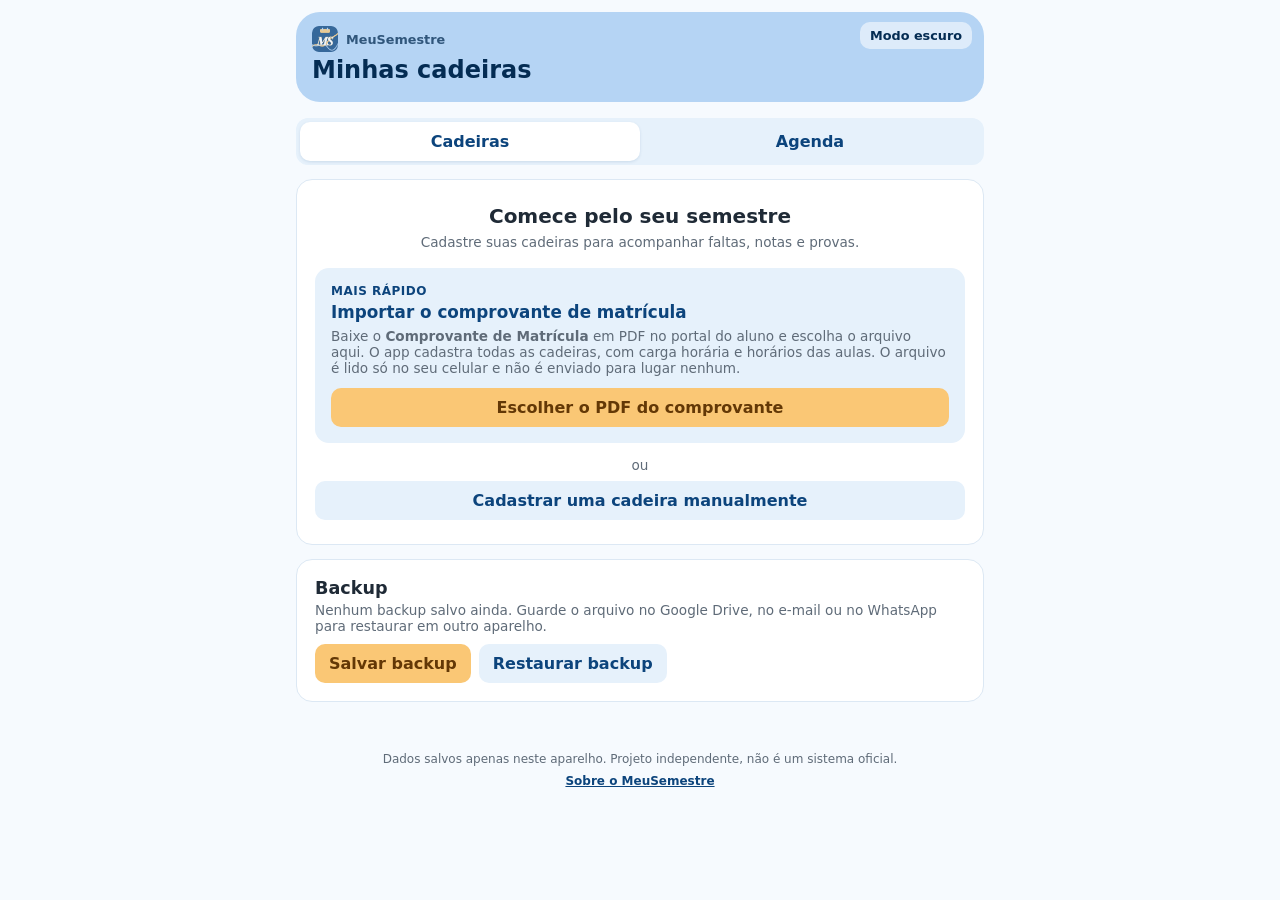
==== index.html @ 2c7376e4 "Add files via upload" ====
<!DOCTYPE html>
<html lang="pt-BR">
<head>
<meta charset="UTF-8">
<meta name="viewport" content="width=device-width, initial-scale=1">
<meta name="theme-color" content="#F6FAFE">
<link rel="manifest" href="manifest.json">
<link rel="icon" href="icon-192.png">
<link rel="apple-touch-icon" href="icon-192.png">
<meta name="apple-mobile-web-app-capable" content="yes">
<meta name="apple-mobile-web-app-title" content="MeuSemestre">
<script>try{ const t=localStorage.getItem("meusemestre-tema"); if(t==="escuro"||(t!=="claro"&&matchMedia("(prefers-color-scheme: dark)").matches)) document.documentElement.classList.add("escuro"); }catch(e){}</script>
<title>MeuSemestre</title>
<style>
  :root{
    --primaria:#0C447C; --primaria-clara:#E6F1FB; --destaque:#0C447C;
    --topo:#B5D4F4; --topo-texto:#042C53; --barra-cor:#85B7EB;
    --botao:#FAC775; --botao-texto:#633806;
    --texto:#1f2a36; --suave:#5f6b78; --fundo:#F6FAFE; --card:#ffffff; --borda:#dce8f4;
    --ok:#639922; --atencao:#BA7517; --exame:#D85A30; --erro:#E24B4A;
    --ok-f:#EAF3DE; --ok-t:#27500A; --at-f:#FAEEDA; --at-t:#633806; --ex-f:#FAECE7; --ex-t:#712B13; --er-f:#FCEBEB; --er-t:#791F1F; --ne-f:#EEF1F4; --ne-t:#4a5562;
    --raio:16px;
    --campo:#fff; --perigo-fundo:#FCEBEB; --semana-fundo:#FAEEDA; --semana-texto:#633806; --hoje-fundo:#F5C4B3; --hoje-texto:#712B13; --aviso-fundo:#FDF6E8;
  }
  html.escuro{
    --primaria:#B5D4F4; --primaria-clara:#17293b; --destaque:#B5D4F4;
    --topo:#16283a; --topo-texto:#E6F1FB; --barra-cor:#85B7EB;
    --botao:#FAC775; --botao-texto:#412402;
    --texto:#e6edf5; --suave:#93a3b5; --fundo:#0d1620; --card:#142130; --borda:#22344a;
    --ok:#97C459; --atencao:#EF9F27; --exame:#F0997B; --erro:#F09595;
    --ok-f:#23360f; --ok-t:#C0DD97; --at-f:#3b2a0c; --at-t:#FAC775; --ex-f:#3d2015; --ex-t:#F5C4B3; --er-f:#3d1818; --er-t:#F7C1C1; --ne-f:#1e2c3b; --ne-t:#b6c3d0;
    --campo:#0d1620; --perigo-fundo:#3d1818; --semana-fundo:#3b2a0c; --semana-texto:#FAC775; --hoje-fundo:#4a2516; --hoje-texto:#F5C4B3; --aviso-fundo:#2a2210;
  }
  *{box-sizing:border-box}
  body{margin:0;font-family:system-ui,-apple-system,"Segoe UI",Roboto,sans-serif;background:var(--fundo);color:var(--texto)}
  header{position:relative;background:var(--topo);color:var(--topo-texto);border-radius:24px;width:calc(100% - 32px);max-width:688px;margin:max(12px,env(safe-area-inset-top)) auto 0}
  .barra-topo{padding:14px 16px 0;font-size:.8rem;font-weight:600;opacity:.75}
  .barra-titulo{padding:4px 16px 18px}
  header h1{margin:0;font-size:1.5rem;font-weight:800}
  .tema{position:absolute;right:12px;top:10px;background:rgba(255,255,255,.55);color:var(--topo-texto);font-weight:600;padding:6px 10px;font-size:.8rem}
  html.escuro .tema{background:rgba(255,255,255,.1)}
  main{max-width:720px;margin:0 auto;padding:16px}
  .card{background:var(--card);border:1px solid var(--borda);border-radius:var(--raio);padding:18px;margin-bottom:14px}
  .nome-cad{color:var(--destaque);font-size:1.25rem;font-weight:700;margin:4px 0 8px}
  .rotulo{color:var(--suave);font-size:.8rem}
  .chip{display:inline-block;background:var(--chip);color:#fff;border-radius:6px;padding:4px 10px;font-size:.85rem;margin-top:6px}
  .media-linha{display:flex;justify-content:space-between;align-items:center;background:var(--primaria-clara);border-radius:12px;padding:10px 14px;margin:12px 0;font-size:1.1rem;font-weight:700;color:var(--primaria)}
  .nota-bloco{margin:12px 0;color:var(--suave);font-size:1.05rem}
  .nota-bloco .sub{display:flex;gap:8px;align-items:center;margin:8px 0 0 10px;color:var(--suave);font-size:.95rem}
  .nota-bloco .sub::before{content:"";width:8px;height:8px;border-radius:50%;background:var(--barra-cor);flex:none}
  .nota-bloco .nm{color:var(--primaria)}
  .nota-bloco input{width:80px;padding:6px;margin-left:auto}
  .card h2{margin:0 0 4px;font-size:1.1rem}
  .meta{color:var(--suave);font-size:.85rem}
  button{font:inherit;border:0;border-radius:10px;padding:10px 14px;cursor:pointer;background:var(--botao);color:var(--botao-texto);font-weight:600}
  button.sec{background:var(--primaria-clara);color:var(--primaria)}
  button.perigo{background:var(--perigo-fundo);color:var(--erro)}
  button.mini{padding:6px 10px;font-size:.85rem}
  .linha{display:flex;gap:8px;align-items:center;flex-wrap:wrap}
  .entre{justify-content:space-between}
  input,select{font:inherit;padding:10px;border:1px solid var(--borda);border-radius:10px;width:100%;background:var(--campo);color:var(--texto)}
  input[type=date]{color-scheme:light} html.escuro input[type=date]{color-scheme:dark}
  label{font-size:.85rem;color:var(--suave);display:block;margin:10px 0 4px}
  .barra{height:10px;background:var(--primaria-clara);border-radius:99px;overflow:hidden;margin:8px 0}
  .barra>div{height:100%;border-radius:99px;transition:width .3s}
  .status{display:inline-block;padding:4px 10px;border-radius:99px;font-size:.8rem;font-weight:700}
  .s-ok{background:var(--ok-f);color:var(--ok-t)} .s-atencao{background:var(--at-f);color:var(--at-t)} .s-exame{background:var(--ex-f);color:var(--ex-t)} .s-erro{background:var(--er-f);color:var(--er-t)} .s-neutro{background:var(--ne-f);color:var(--ne-t)}
  .destaque{background:var(--primaria-clara);border-radius:12px;padding:14px;margin-top:10px}
  .destaque .grande{font-size:1.8rem;font-weight:800;color:var(--primaria)}
  .aval{display:grid;grid-template-columns:1fr 70px 80px 32px;gap:6px;align-items:center;margin-bottom:6px}
  .aval input{padding:8px}
  .x{background:none;color:var(--erro);padding:4px;font-size:1.1rem}
  .vazio{text-align:center;color:var(--suave);padding:40px 10px}
  .volta{background:none;color:var(--topo-texto);padding:0;margin-bottom:6px;font-weight:400}
  .contador{font-size:2rem;font-weight:800}
  .aviso{font-size:.85rem;margin-top:6px}
  footer{text-align:center;color:var(--suave);font-size:.75rem;padding:20px}
  .abas{display:flex;background:var(--primaria-clara);border-radius:12px;padding:4px;margin-bottom:14px}
  .abas button{flex:1;background:none;color:var(--primaria)} .abas button.on{background:var(--card);color:var(--primaria);box-shadow:0 1px 3px rgba(12,68,124,.12)}
  .ag{display:flex;gap:12px;align-items:center;padding:12px 0;border-bottom:1px solid var(--borda)} .ag:last-child{border-bottom:0}
  .ag-data{width:54px;text-align:center;border-radius:10px;padding:6px 0;background:var(--primaria-clara);color:var(--primaria);flex:none}
  .ag-data b{display:block;font-size:1.3rem;line-height:1} .ag-data span{font-size:.7rem;text-transform:uppercase}
  .ag-hoje{background:var(--hoje-fundo);color:var(--hoje-texto)} .ag-semana{background:var(--semana-fundo);color:var(--semana-texto)} .ag-passou{opacity:.55}
  .tag{font-size:.75rem;font-weight:700;color:var(--primaria);text-transform:uppercase;letter-spacing:.5px}
  .card-cad{-webkit-user-select:none;user-select:none;-webkit-touch-callout:none;transition:box-shadow .15s}
  .card-cad.arrastando{position:relative;z-index:5;box-shadow:0 12px 30px rgba(12,68,124,.25);transition:none;cursor:grabbing}
  .resumo{display:flex;gap:16px;margin-top:10px;font-size:.85rem}
  .resumo b{display:block;font-size:1.1rem;color:var(--texto)}
</style>
</head>
<body>
<header>
  <div class="barra-topo" style="display:flex;align-items:center;gap:8px"><img src="icon-192.png" alt="" width="26" height="26" style="border-radius:7px">MeuSemestre</div><button class="tema" id="btn-tema" onclick="trocarTema()"></button>
  <div class="barra-titulo"><div id="topo"></div><h1 id="titulo">Faltas e Notas</h1></div>
</header>
<main id="app"></main>
<footer>Dados salvos apenas neste aparelho. Projeto independente, não é um sistema oficial.<br><a href="#" onclick="ir('sobre');return false" style="color:var(--primaria);font-weight:600;display:inline-block;margin-top:8px">Sobre o MeuSemestre</a></footer>

<script>
const CHAVE = "ufcspa-faltas-notas-v1";
let dados = carregar(); dados.eventos = dados.eventos || []; dados.criadoEm = dados.criadoEm || new Date().toISOString();
try{ navigator.storage && navigator.storage.persist && navigator.storage.persist(); }catch(e){}
let tela = {nome:"lista"};

function carregar(){ try{ return JSON.parse(localStorage.getItem(CHAVE)) || {cadeiras:[]}; }catch(e){ return {cadeiras:[]}; } }
function salvar(){ try{ localStorage.setItem(CHAVE, JSON.stringify(dados)); }catch(e){} }
const id = () => Math.random().toString(36).slice(2,10);
const fmt = n => (Math.round(n*100)/100).toLocaleString("pt-BR",{maximumFractionDigits:2});
const fmt2 = n => n.toLocaleString("pt-BR",{minimumFractionDigits:2,maximumFractionDigits:2});
const virg = v => v===null||v===undefined||v==="" ? "" : String(v).replace(".",",");
const num = v => { if(v===""||v===null||v===undefined) return null; const n=parseFloat(String(v).replace(",",".")); return isNaN(n)?null:n; };
const esc = s => String(s).replace(/[&<>"']/g,c=>({"&":"&amp;","<":"&lt;",">":"&gt;",'"':"&quot;","'":"&#39;"}[c]));

/* ---------- Datas ---------- */
function hojeISO(){ const d=new Date(); return new Date(d.getFullYear(),d.getMonth(),d.getDate()); }
function dataDe(iso){ const [a,m,d]=iso.split("-").map(Number); return new Date(a,m-1,d); }
function diasAte(iso){ return Math.round((dataDe(iso)-hojeISO())/86400000); }
function dataCurta(iso){ const [a,m,d]=iso.split("-"); return `${d}/${m}`; }
function quando(n){ return n===0?"hoje":n===1?"amanhã":n>1?`em ${n} dias`:n===-1?"ontem":`há ${-n} dias`; }
const MESES=["jan","fev","mar","abr","mai","jun","jul","ago","set","out","nov","dez"];
const TIPOS=["Prova","Trabalho","Seminário","Aula prática","Aula EAD","Sem aula","Data limite","Outro"];
function itensAgenda(){
  const it=[];
  dados.cadeiras.forEach(c=>c.avaliacoes.forEach(a=>{ if(a.data) it.push({data:a.data,cadeira:c.nome,cid:c.id,tipo:"Avaliação",titulo:a.nome,lancada:notaDe(a)!==null}); }));
  dados.eventos.forEach(e=>{ const c=achar(e.cadeiraId); it.push({data:e.data,cadeira:c?c.nome:"Geral",cid:c?c.id:null,tipo:e.tipo,titulo:e.obs||e.tipo,evento:e.id}); });
  return it.sort((a,b)=>a.data.localeCompare(b.data));
}
function itemAgendaHTML(x){
  const n=diasAte(x.data), d=dataDe(x.data);
  const cls=n<0?"ag-passou":n<=1?"ag-hoje":n<=6?"ag-semana":"";
  return `<div class="ag ${n<0?"ag-passou":""}">
    <div class="ag-data ${cls}"><b>${d.getDate()}</b><span>${MESES[d.getMonth()]}</span></div>
    <div style="flex:1;cursor:${x.cid?"pointer":"default"}" ${x.cid?`onclick="ir('detalhe','${x.cid}')"`:""}>
      <div class="tag">${esc(x.tipo)} &middot; ${quando(n)}</div>
      <div style="font-weight:700">${esc(x.titulo)}</div>
      <div class="meta">${esc(x.cadeira)}${x.lancada?" &middot; nota lançada":""}</div></div>
    ${x.evento?`<button class="x" onclick="excluirEvento('${x.evento}')">&times;</button>`:""}</div>`;
}
function abas(at){ return `<div class="abas"><button class="${at==="lista"?"on":""}" onclick="ir('lista')">Cadeiras</button><button class="${at==="agenda"?"on":""}" onclick="ir('agenda')">Agenda</button></div>`; }

/* ---------- Regras ---------- */
// Período = 50 min. Faltas máximas = 25% dos períodos (arredondado para baixo).
function periodos(ch){ return Math.round(ch*60/50); }
function faltasMax(ch){ return Math.floor(periodos(ch)*0.25); }
// Exame: final = 0,6*média + 0,4*exame >= 6  ->  exame necessário = 15 - 1,5*média
function notaExame(media){ return 15 - 1.5*media; }

function temSubs(a){ return a.subs && a.subs.length>0; }
function notaDe(a){ // nota da avaliação (0-10) ou null se incompleta
  if(!temSubs(a)) return num(a.nota);
  if(a.subs.some(sb=>num(sb.nota)===null)) return null;
  return a.subs.reduce((t,sb)=>t+num(sb.nota)*(num(sb.peso)||0)/100,0);
}
function calcularNotas(c){
  const avs = c.avaliacoes;
  const pesoTotal = avs.reduce((s,a)=>s+(num(a.peso)||0),0);
  let pontos=0, pesoFeito=0;
  avs.forEach(a=>{
    const p=num(a.peso)||0;
    if(temSubs(a)){
      a.subs.forEach(sb=>{ const n=num(sb.nota), sp=(num(sb.peso)||0)/100; if(n!==null){ pontos+=n*p/100*sp; pesoFeito+=p*sp; } });
    } else { const n=num(a.nota); if(n!==null){ pontos+=n*p/100; pesoFeito+=p; } }
  });
  const pesoRestante = Math.max(0,100-pesoFeito);
  return {pesoTotal, pontos, pesoFeito, pesoRestante, maxPossivel: pontos + pesoRestante*10/100};
}

function situacao(c){
  const max = faltasMax(c.ch);
  if(c.faltas > max) return {cls:"s-erro", txt:"Reprovado por falta", det:`Você passou do limite de ${max} faltas (75% de presença).`};
  const n = calcularNotas(c);
  if(c.avaliacoes.length===0) return {cls:"s-neutro", txt:"Sem avaliações", det:"Cadastre as avaliações e os pesos."};
  const subRuim=c.avaliacoes.find(a=>temSubs(a)&&Math.abs(a.subs.reduce((t,sb)=>t+(num(sb.peso)||0),0)-100)>0.01);
  if(subRuim) return {cls:"s-neutro", txt:"Pesos incompletos", det:`As partes de "${esc(subRuim.nome)}" devem somar 100%.`};
  if(Math.abs(n.pesoTotal-100)>0.01) return {cls:"s-neutro", txt:"Pesos incompletos", det:`Os pesos somam ${fmt(n.pesoTotal)}%. Ajuste para 100%.`};

  if(n.pesoRestante<=0.0001){
    const m=n.pontos;
    if(m>=7) return {cls:"s-ok", txt:"Aprovado", det:`Média final ${fmt(m)}.`, media:m};
    if(m<4) return {cls:"s-erro", txt:"Reprovado", det:`Média ${fmt(m)}, abaixo de 4. Não tem direito a exame.`, media:m};
    const e=num(c.exame);
    if(e!==null){
      const f=0.6*m+0.4*e;
      return f>=6 ? {cls:"s-ok", txt:"Aprovado no exame", det:`Nota final ${fmt(f)} (mínimo 6).`, media:m}
                  : {cls:"s-erro", txt:"Reprovado no exame", det:`Nota final ${fmt(f)} (mínimo 6).`, media:m};
    }
    return {cls:"s-exame", txt:"Exame", det:`Média ${fmt(m)}. Você precisa de ${fmt(notaExame(m))} no exame.`, media:m, exame:notaExame(m)};
  }

  const rest=n.pesoRestante/100;
  const precisa7=(7-n.pontos)/rest;
  const precisa4=(4-n.pontos)/rest;
  if(precisa7<=0) return {cls:"s-ok", txt:"Aprovação garantida", det:"Você já atingiu média 7, mesmo tirando zero no resto."};
  if(precisa7<=10) return {cls:"s-atencao", txt:"Em andamento", det:`Precisa de média ${fmt(precisa7)} nas próximas avaliações para passar direto.`, precisa:precisa7};
  if(precisa4<=10) return {cls:"s-exame", txt:"Rumo ao exame", det:`Passar direto não é mais possível (máximo ${fmt(n.maxPossivel)}). Precisa de média ${fmt(Math.max(0,precisa4))} nas próximas para ter direito a exame.`, precisa4:Math.max(0,precisa4)};
  return {cls:"s-erro", txt:"Reprovação provável", det:`Mesmo com 10 em tudo, a média máxima é ${fmt(n.maxPossivel)}, abaixo de 4.`};
}

/* ---------- Telas ---------- */
function render(){
  const app=document.getElementById("app"), topo=document.getElementById("topo"), titulo=document.getElementById("titulo");
  topo.innerHTML="";
  if(tela.nome==="lista"){ titulo.textContent="Minhas cadeiras"; app.innerHTML=telaLista(); }
  else if(tela.nome==="form"){ titulo.textContent=tela.id?"Editar cadeira":"Nova cadeira"; topo.innerHTML=`<button class="volta" onclick="ir('lista')">&larr; Voltar</button>`; app.innerHTML=telaForm(); desenharAvsForm(); }
  else if(tela.nome==="sobre"){ titulo.textContent="Sobre"; topo.innerHTML=`<button class="volta" onclick="ir('lista')">&larr; Voltar</button>`; app.innerHTML=telaSobre(); }
  else if(tela.nome==="agenda"){ titulo.textContent="Agenda"; app.innerHTML=telaAgenda(); }
  else if(tela.nome==="evento"){ titulo.textContent="Novo evento"; topo.innerHTML=`<button class="volta" onclick="ir('agenda')">&larr; Voltar</button>`; app.innerHTML=telaEvento(); }
  else if(tela.nome==="importar"){ titulo.textContent="Revisar importação"; topo.innerHTML=`<button class="volta" onclick="ir('lista')">&larr; Cancelar</button>`; app.innerHTML=telaImportar(); }
  else if(tela.nome==="detalhe"){ const c=achar(tela.id); if(!c){ir("lista");return;} titulo.textContent=c.nome; topo.innerHTML=`<button class="volta" onclick="ir('lista')">&larr; Voltar</button>`; app.innerHTML=telaDetalhe(c); }
}
function ir(nome,id){ tela={nome,id}; render(); window.scrollTo(0,0); }
function achar(i){ return dados.cadeiras.find(c=>c.id===i); }

function telaLista(){
  const prox=itensAgenda().filter(x=>diasAte(x.data)>=0 && x.tipo==="Avaliação" && !x.lancada).slice(0,3);
  let h=abas("lista")+avisoBackup()+termometro()+(prox.length?`<div class="card"><div class="linha entre"><h2>Próximas avaliações</h2><button class="sec mini" onclick="ir('agenda')">Ver agenda</button></div>${prox.map(itemAgendaHTML).join("")}</div>`:"")+`<div class="linha entre" style="margin-bottom:14px"><span class="meta">${dados.cadeiras.length} cadeira(s)</span><div class="linha"><button class="sec" onclick="document.getElementById('pdf-in').click()">Importar comprovante (PDF)</button><button onclick="ir('form')">+ Nova cadeira</button></div></div>
  <input type="file" id="pdf-in" accept="application/pdf" style="display:none" onchange="importarPDF(this.files[0]);this.value=''">
  <div id="imp-msg"></div>`;
  if(!dados.cadeiras.length) return abas("lista")+`
    <div class="card" style="text-align:center;padding:24px 18px">
      <h2 style="font-size:1.25rem">Comece pelo seu semestre</h2>
      <div class="meta" style="margin:6px 0 18px">Cadastre suas cadeiras para acompanhar faltas, notas e provas.</div>
      <div style="background:var(--primaria-clara);border-radius:14px;padding:16px;text-align:left">
        <div class="tag" style="margin-bottom:4px">Mais rápido</div>
        <div style="font-weight:700;font-size:1.05rem;color:var(--primaria)">Importar o comprovante de matrícula</div>
        <div class="meta" style="margin:6px 0 12px">Baixe o <b>Comprovante de Matrícula</b> em PDF no portal do aluno e escolha o arquivo aqui. O app cadastra todas as cadeiras, com carga horária e horários das aulas. O arquivo é lido só no seu celular e não é enviado para lugar nenhum.</div>
        <button style="width:100%" onclick="document.getElementById('pdf-in').click()">Escolher o PDF do comprovante</button>
      </div>
      <div class="meta" style="margin:14px 0 8px">ou</div>
      <button class="sec" style="width:100%" onclick="ir('form')">Cadastrar uma cadeira manualmente</button>
    </div>
    <input type="file" id="pdf-in" accept="application/pdf,.pdf" style="display:none" onchange="importarPDF(this.files[0]);this.value=''">
    <div id="imp-msg"></div>`+cardBackup();
  const manual=dados.ordem==="manual";
  h+=`<div class="meta" style="font-size:.8rem;margin:4px 0 10px">Segure um card e arraste para mudar a ordem.</div><div id="lista-cad">`;
  (manual?dados.cadeiras:porUrgencia(dados.cadeiras)).forEach(c=>{
    const max=faltasMax(c.ch), s=situacao(c), n=calcularNotas(c);
    const pct=Math.min(100,c.faltas/max*100||0);
    h+=`<div class="card card-cad" data-id="${c.id}" onclick="if(!_arrastou) ir('detalhe','${c.id}')" style="cursor:pointer">
      <div class="rotulo">${c.ch}h &middot; ${periodos(c.ch)} períodos</div>
      <div class="nome-cad">${esc(c.nome)}</div>
      <div class="meta">Faltas lançadas: ${c.faltas} de ${max}</div>
      <div class="barra"><div style="width:${pct}%;background:${corFalta(c.faltas,max)}"></div></div>
      <span class="status ${s.cls}">${s.txt}</span>
      <div class="media-linha"><span>Média</span><span>${fmt2(n.pontos)}</span></div>
      <div class="meta">${s.det}</div></div>`;
  });
  return h+`</div>`+cardBackup();
}
function corFalta(f,max){ const r=max-f; if(f>max) return "var(--erro)"; if(r<=2) return "var(--exame)"; if(f/max>=.5) return "var(--atencao)"; return "var(--ok)"; }

function telaForm(){
  const c = tela.id ? achar(tela.id) : {nome:"",ch:60,periodosDia:2,avaliacoes:[{nome:"Prova 1",peso:40},{nome:"Prova 2",peso:40},{nome:"Trabalho",peso:20}]};
  const chs=[30,45,60,75,90,120];
  window._avsForm = JSON.parse(JSON.stringify(c.avaliacoes));
  return `<div class="card">
    <label>Nome da cadeira</label><input id="f-nome" value="${esc(c.nome)}" placeholder="Ex.: Epidemiologia">
    <label>Carga horária</label>
    <select id="f-ch">${chs.map(x=>`<option value="${x}" ${x==c.ch?"selected":""}>${x}h (${periodos(x)} períodos, até ${faltasMax(x)} faltas)</option>`).join("")}</select>
    <label>Períodos por dia de aula (50 min cada)</label><input id="f-pd" type="number" min="1" max="10" value="${c.periodosDia}">
  </div>
  <div class="card"><h2>Avaliações</h2><div class="meta">Nome, peso (%) &mdash; os pesos devem somar 100.</div>
    <div id="f-avs" style="margin-top:10px"></div>
    <div class="linha entre"><button class="sec mini" onclick="addAvForm()">+ Avaliação</button><span id="f-soma" class="meta"></span></div>
  </div>
  <div class="linha"><button onclick="salvarForm()">Salvar</button>${tela.id?`<button class="perigo" onclick="excluir('${c.id}')">Excluir cadeira</button>`:""}</div>`;
}
function desenharAvsForm(){
  const el=document.getElementById("f-avs"); if(!el) return;
  el.innerHTML=_avsForm.map((a,i)=>`<div class="aval" style="grid-template-columns:1fr 80px 32px">
    <input value="${esc(a.nome)}" oninput="_avsForm[${i}].nome=this.value">
    <input inputmode="decimal" value="${a.peso}" oninput="_avsForm[${i}].peso=this.value;somaForm()" placeholder="%">
    <button class="x" onclick="_avsForm.splice(${i},1);desenharAvsForm()">&times;</button></div>
    <div class="linha" style="margin:-2px 0 8px"><span class="meta">Data</span><input type="date" value="${a.data||""}" oninput="_avsForm[${i}].data=this.value" style="padding:6px;width:auto;flex:1"></div>
    ${(a.subs||[]).map((sb,j)=>`<div class="aval" style="grid-template-columns:16px 1fr 80px 32px">
      <span class="meta">&#8627;</span>
      <input value="${esc(sb.nome)}" oninput="_avsForm[${i}].subs[${j}].nome=this.value">
      <input inputmode="decimal" value="${sb.peso}" oninput="_avsForm[${i}].subs[${j}].peso=this.value;somaForm()" placeholder="%">
      <button class="x" onclick="_avsForm[${i}].subs.splice(${j},1);desenharAvsForm()">&times;</button></div>`).join("")}
    <div style="margin:0 0 12px 22px"><button class="sec mini" onclick="addSub(${i})">${(a.subs||[]).length?"+ Parte":"Dividir em partes"}</button>
    ${(a.subs||[]).length?`<span class="meta" id="f-sub-${i}"></span>`:""}</div>`).join("");
  somaForm();
}
function addSub(i){ const a=_avsForm[i]; a.subs=a.subs||[];
  if(!a.subs.length){ a.subs.push({nome:"Prova",peso:50,nota:a.nota??null},{nome:"Trabalho",peso:50,nota:null}); }
  else a.subs.push({nome:`Parte ${a.subs.length+1}`,peso:"",nota:null});
  desenharAvsForm(); }
function somaForm(){
  _avsForm.forEach((a,i)=>{ const el=document.getElementById("f-sub-"+i); if(!el) return; const t=a.subs.reduce((x,sb)=>x+(num(sb.peso)||0),0);
    el.textContent=` Partes: ${fmt(t)}%`; el.style.color=Math.abs(t-100)<.01?"var(--ok)":"var(--erro)"; });
  const s=_avsForm.reduce((t,a)=>t+(num(a.peso)||0),0); const el=document.getElementById("f-soma"); el.textContent=`Total: ${fmt(s)}%`; el.style.color=Math.abs(s-100)<.01?"var(--ok)":"var(--erro)"; }
function addAvForm(){ _avsForm.push({nome:`Avaliação ${_avsForm.length+1}`,peso:""}); desenharAvsForm(); }
function salvarForm(){
  const nome=document.getElementById("f-nome").value.trim();
  if(!nome){ alertaCampo("f-nome"); return; }
  const ch=+document.getElementById("f-ch").value, pd=Math.max(1,parseInt(document.getElementById("f-pd").value)||1);
  if(tela.id){
    const c=achar(tela.id); c.nome=nome; c.ch=ch; c.periodosDia=pd;
    c.avaliacoes=_avsForm.map(mapAv);
  } else {
    dados.cadeiras.push({id:id(),nome,ch,periodosDia:pd,faltas:0,exame:null,avaliacoes:_avsForm.map(mapAv)});
  }
  salvar(); ir("detalhe", tela.id || dados.cadeiras[dados.cadeiras.length-1].id);
}
function mapAv(a){ const o={id:a.id||id(),nome:a.nome,peso:num(a.peso)||0,nota:a.nota??null,data:a.data||""};
  if(a.subs&&a.subs.length){ o.subs=a.subs.map(sb=>({nome:sb.nome,peso:num(sb.peso)||0,nota:sb.nota??null})); o.nota=null; }
  return o; }
function alertaCampo(i){ const e=document.getElementById(i); e.style.borderColor="var(--erro)"; e.focus(); }
function excluir(i){ if(!confirmar("excluir")) return; dados.cadeiras=dados.cadeiras.filter(c=>c.id!==i); salvar(); ir("lista"); }
let _conf=null;
function confirmar(k){ if(_conf===k){ _conf=null; return true; } _conf=k; const b=event.target; b.textContent="Toque de novo para confirmar"; setTimeout(()=>{_conf=null;},3000); return false; }

function telaDetalhe(c){
  const max=faltasMax(c.ch), rest=max-c.faltas, s=situacao(c), n=calcularNotas(c);
  const pct=Math.min(100,c.faltas/max*100);
  let avisoF = c.faltas>max ? `<div class="aviso" style="color:var(--erro)">Limite ultrapassado. Sem os 75% de presença você reprova e não pode fazer exame.</div>`
    : rest<=2 ? `<div class="aviso" style="color:var(--exame)">Atenção: restam só ${rest} falta(s).</div>` : `<div class="aviso meta">Restam ${rest} falta(s). ${c.aulas&&c.aulas.length ? c.aulas.map(a=>`${a.dia}: ${a.periodos}`).join(" &middot; ")+" período(s) por aula." : `Um dia inteiro de aula = ${c.periodosDia} falta(s).`}</div>`;

  let h=`<div class="card">
    <div class="linha entre"><h2>Faltas</h2><span class="meta">${c.ch}h &middot; ${periodos(c.ch)} períodos</span></div>
    <div class="linha entre" style="margin-top:6px"><div><span class="contador">${c.faltas}</span><span class="meta"> / ${max} permitidas</span></div></div>
    <div class="barra"><div style="width:${pct}%;background:${corFalta(c.faltas,max)}"></div></div>
    ${avisoF}
    <div class="linha" style="margin-top:12px">
      ${c.aulas&&c.aulas.length ? c.aulas.map(a=>`<button onclick="falta('${c.id}',${a.periodos})">Faltei ${a.dia.toLowerCase()} (+${a.periodos})</button>`).join("")
        : `<button onclick="falta('${c.id}',${c.periodosDia})">Faltei no dia (+${c.periodosDia})</button>`}
      <button class="sec" onclick="falta('${c.id}',1)">+1 período</button>
      <button class="sec" onclick="falta('${c.id}',-1)">&minus;1</button>
    </div></div>`;

  h+=`<div class="card"><div class="linha entre"><h2>Notas</h2><span class="status ${s.cls}">${s.txt}</span></div>
    <div class="meta" style="margin-bottom:10px">Digite a nota (0 a 10) quando receber.</div>`;
  h+=`<div class="media-linha"><span>Média</span><span>${fmt2(n.pontos)}</span></div>`;
  c.avaliacoes.forEach((a,i)=>{
    const v=notaDe(a);
    if(a.data){ const nd=diasAte(a.data);
      h+=`<div class="meta" style="margin-top:10px;color:${v===null&&nd>=0&&nd<=1?"var(--exame)":v===null&&nd>=0&&nd<=6?"var(--atencao)":"var(--suave)"}">${esc(a.nome)} &middot; ${dataCurta(a.data)} &middot; ${v!==null?"nota lançada":nd>=0?(nd<=1?quando(nd):"faltam "+nd+" dias"):"já passou"}${v===null&&s.precisa!==undefined?` &middot; você precisa de ${fmt(s.precisa)}`:v===null&&s.precisa4!==undefined?` &middot; precisa de ${fmt(s.precisa4)} para ter exame`:""}</div>`; }
    if(temSubs(a)){
      h+=`<div class="nota-bloco">Nota ${i+1}: ${v!==null?fmt2(v)+" ":""}(${fmt(a.peso)}%) <span class="nm" style="font-size:.9rem">&middot; ${esc(a.nome)}</span>`+
        a.subs.map((sb,j)=>{ const sv=num(sb.nota); return `<div class="sub"><span><span class="nm">${esc(sb.nome)}</span> &middot; ${sv!==null?"Lançado":"Não lançado"} &middot; Peso ${fmt(sb.peso)}%</span>
        <input inputmode="decimal" placeholder="nota" value="${virg(sb.nota)}" onchange="notaSub('${c.id}',${i},${j},this.value)"></div>`; }).join("")+`</div>`;
      return;
    }
    h+=`<div class="nota-bloco">Nota ${i+1}: ${v!==null?fmt2(v)+" ":""}(${fmt(a.peso)}%)
      <div class="sub"><span><span class="nm">${esc(a.nome)}</span> &middot; ${v!==null?"Lançado":"Não lançado"}</span>
      <input inputmode="decimal" placeholder="nota" value="${virg(a.nota)}" onchange="nota('${c.id}',${i},this.value)"></div></div>`;
  });
  h+=`<div class="resumo"><div>Já avaliado<b>${fmt(n.pesoFeito)}%</b></div><div>Máximo possível<b>${fmt(n.maxPossivel)}</b></div></div>`;
  h+=blocoSituacao(c,s,n)+`</div>`;

  if(n.pesoRestante>0 && Math.abs(n.pesoTotal-100)<.01 && c.faltas<=max){
    h+=`<div class="card"><h2>Simulador</h2><div class="meta">E se eu tirar esta nota em todas as avaliações que faltam?</div>
      <input id="sim" inputmode="decimal" placeholder="Ex.: 7" style="margin-top:10px" oninput="simular('${c.id}')">
      <div id="sim-res"></div></div>`;
  }

  h+=`<div class="card meta" style="font-size:.8rem"><b style="color:var(--texto)">Regras usadas</b><br>
    Média 7 ou mais: aprovado direto. Média de 4 a 6,9: exame. Abaixo de 4: reprovado.<br>
    Exame: nota final = 0,6 &times; média + 0,4 &times; exame, precisa ser 6 ou mais.<br>
    Presença mínima de 75% (período de 50 min).</div>
    <button class="sec" onclick="ir('form','${c.id}')">Editar cadeira</button>`;
  return h;
}

function blocoSituacao(c,s,n){
  let grande="", rot="";
  if(s.precisa!==undefined){ rot="Média mínima nas próximas avaliações"; grande=fmt(s.precisa); }
  else if(s.exame!==undefined){ rot="Nota necessária no exame"; grande=fmt(s.exame); }
  else if(s.precisa4!==undefined){ rot="Média mínima nas próximas para ter exame"; grande=fmt(s.precisa4); }
  let h=`<div class="destaque">${rot?`<div class="meta">${rot}</div><div class="grande">${grande}</div>`:""}<div>${s.det}</div>`;
  if(s.exame!==undefined || (n.pesoRestante<=0 && num(c.exame)!==null)){
    h+=`<label>Nota do exame (quando sair)</label><input inputmode="decimal" value="${virg(c.exame)}" onchange="exame('${c.id}',this.value)">`;
  }
  return h+`</div>`;
}

function simular(cid){
  const c=achar(cid), n=calcularNotas(c), v=num(document.getElementById("sim").value), el=document.getElementById("sim-res");
  if(v===null||v<0||v>10){ el.innerHTML=""; return; }
  const m=n.pontos+v*n.pesoRestante/100;
  let t;
  if(m>=7) t=`<span class="status s-ok">Aprovado direto</span><div style="margin-top:6px">Média final ${fmt(m)}.</div>`;
  else if(m>=4) t=`<span class="status s-exame">Exame</span><div style="margin-top:6px">Média final ${fmt(m)}. Você precisaria de <b>${fmt(notaExame(m))}</b> no exame.</div>`;
  else t=`<span class="status s-erro">Reprovado</span><div style="margin-top:6px">Média final ${fmt(m)}, abaixo de 4.</div>`;
  el.innerHTML=`<div class="destaque">${t}</div>`;
}

function falta(cid,d){ const c=achar(cid); c.faltas=Math.max(0,c.faltas+d); salvar(); render(); }
function limitar(v){ let n=num(v); return n===null?null:Math.min(10,Math.max(0,n)); }
function aprovada(c){ return situacao(c).cls==="s-ok"; }
function lancar(cid,muda){ const c=achar(cid), antes=aprovada(c); muda(c); salvar(); render(); if(!antes && aprovada(c)) celebrar(c); }
function nota(cid,i,v){ lancar(cid,c=>c.avaliacoes[i].nota=limitar(v)); }
function notaSub(cid,i,j,v){ lancar(cid,c=>c.avaliacoes[i].subs[j].nota=limitar(v)); }
function exame(cid,v){ lancar(cid,c=>c.exame=limitar(v)); }

const URGENCIA={"s-erro":0,"s-exame":1,"s-atencao":2,"s-neutro":3,"s-ok":4};
function porUrgencia(lista){ return lista.map((c,i)=>({c,i,u:URGENCIA[situacao(c).cls]})).sort((a,b)=>a.u-b.u||a.i-b.i).map(x=>x.c); }

/* ---------- Sobre ---------- */
const VERSAO="1.0";
function telaSobre(){
  const lk=(u,t)=>`<a href="${u}" target="_blank" rel="noopener" style="color:var(--primaria);font-weight:600">${t}</a>`;
  return `<div class="card" style="text-align:center;padding:26px 18px">
    <img src="icon-512.png" alt="" width="96" height="96" style="border-radius:22px">
    <h2 style="font-size:1.4rem;margin:12px 0 2px">MeuSemestre</h2>
    <div class="meta">Versão ${VERSAO}</div>
    <div style="margin-top:12px">Controle de faltas, notas e agenda do semestre, feito para alunos da UFCSPA.</div>
  </div>
  <div class="card"><h2>Quem fez</h2>
    <div style="margin-top:6px"><b>Leandro Fidelis</b>, estudante de Informática Biomédica na UFCSPA.</div>
    <div style="margin-top:10px;display:flex;flex-direction:column;gap:6px">
      ${lk("https://github.com/Fidelis-Leandro/MeuSemestre","Código no GitHub")}
      ${lk("https://github.com/Fidelis-Leandro","Outros projetos")}
    </div></div>
  <div class="card"><h2>Seus dados</h2>
    <div class="meta" style="margin-top:6px">Tudo o que você cadastra fica salvo só neste aparelho. Não há login, servidor nem coleta de dados. O comprovante de matrícula é lido no próprio celular e não é enviado para lugar nenhum. Use o backup para levar seus dados para outro aparelho.</div></div>
  <div class="card"><h2>Aviso</h2>
    <div class="meta" style="margin-top:6px">Este é um projeto independente e não é um sistema oficial da UFCSPA. Os cálculos seguem as regras de média 7, exame com média final 6 e presença mínima de 75%. Em caso de dúvida, confira sempre no portal oficial.</div></div>`;
}

/* ---------- Reordenar arrastando ---------- */
let _arrastou=false;
(function(){
  let el=null, timer=null, inicioY=0, inicioX=0, pegaY=0, ativo=false;
  const lista=()=>document.getElementById("lista-cad");
  function comecar(e){
    const card=e.target.closest(".card-cad"); if(!card || e.target.closest("button,input")) return;
    el=card; inicioY=e.clientY; inicioX=e.clientX; _arrastou=false;
    timer=setTimeout(()=>{ ativo=true; _arrastou=true;
      if(dados.ordem!=="manual"){ dados.cadeiras=[...lista().querySelectorAll(".card-cad")].map(n=>achar(n.dataset.id)); dados.ordem="manual"; }
      pegaY=inicioY-el.getBoundingClientRect().top; el.classList.add("arrastando");
      if(navigator.vibrate) navigator.vibrate(15); },380);
  }
  function mover(e){
    if(!el) return;
    if(!ativo){ if(Math.abs(e.clientY-inicioY)>8||Math.abs(e.clientX-inicioX)>8){ clearTimeout(timer); el=null; } return; }
    el.style.transform=""; const topo=el.getBoundingClientRect().top;
    el.style.transform=`translateY(${e.clientY-pegaY-topo}px) scale(1.02)`;
    const ant=el.previousElementSibling, prox=el.nextElementSibling;
    if(ant){ const r=ant.getBoundingClientRect(); if(e.clientY<r.top+r.height/2){ lista().insertBefore(el,ant); return mover(e); } }
    if(prox){ const r=prox.getBoundingClientRect(); if(e.clientY>r.top+r.height/2){ lista().insertBefore(prox,el); return mover(e); } }
    const m=60; if(e.clientY<m) scrollBy(0,-8); else if(e.clientY>innerHeight-m) scrollBy(0,8);
  }
  function soltar(){
    clearTimeout(timer);
    if(el && ativo){
      el.classList.remove("arrastando"); el.style.transform="";
      dados.cadeiras=[...lista().querySelectorAll(".card-cad")].map(n=>achar(n.dataset.id)); dados.ordem="manual"; salvar();
      setTimeout(()=>{ _arrastou=false; render(); },0);
    }
    el=null; ativo=false;
  }
  addEventListener("pointerdown",comecar);
  addEventListener("pointermove",mover);
  addEventListener("pointerup",soltar); addEventListener("pointercancel",soltar);
  addEventListener("touchmove",e=>{ if(ativo) e.preventDefault(); },{passive:false});
  addEventListener("contextmenu",e=>{ if(e.target.closest(".card-cad")) e.preventDefault(); });
})();

/* ---------- Termômetro e comemoração ---------- */
function termometro(){
  const n=dados.cadeiras.length; if(!n) return "";
  const g={ok:0,atencao:0,exame:0,erro:0,neutro:0};
  dados.cadeiras.forEach(c=>{ g[situacao(c).cls.slice(2)]++; });
  const seg=(k,cor)=>g[k]?`<div style="flex:${g[k]};background:${cor}"></div>`:"";
  const leg=(k,cor,t)=>g[k]?`<span style="display:inline-flex;align-items:center;gap:5px;margin-right:12px"><i style="width:10px;height:10px;border-radius:3px;background:${cor};display:inline-block"></i>${g[k]} ${t}</span>`:"";
  const frase = g.ok===n ? "Semestre garantido. Todas as cadeiras aprovadas!" : g.ok ? `Faltam ${n-g.ok} para fechar o semestre.` : "Nenhuma cadeira garantida ainda. Bora!";
  return `<div class="card">
    <div class="linha entre"><h2>Seu semestre</h2><span style="font-weight:800;color:var(--primaria);font-size:1.1rem">${g.ok} de ${n}</span></div>
    <div class="meta">cadeiras garantidas &middot; ${frase}</div>
    <div style="display:flex;gap:3px;height:16px;border-radius:99px;overflow:hidden;margin:12px 0 10px;background:var(--primaria-clara)">
      ${seg("ok","var(--ok)")}${seg("atencao","var(--barra-cor)")}${seg("exame","var(--atencao)")}${seg("erro","var(--erro)")}${seg("neutro","var(--borda)")}
    </div>
    <div class="meta" style="font-size:.8rem">${leg("ok","var(--ok)","garantida(s)")}${leg("atencao","var(--barra-cor)","em andamento")}${leg("exame","var(--atencao)","rumo ao exame")}${leg("erro","var(--erro)","em risco")}${leg("neutro","var(--borda)","sem notas")}</div>
  </div>`;
}
function celebrar(c){
  const g=dados.cadeiras.filter(aprovada).length, n=dados.cadeiras.length;
  const fundo=document.createElement("div");
  fundo.style.cssText="position:fixed;inset:0;z-index:50;display:flex;align-items:center;justify-content:center;background:rgba(4,44,83,.35);padding:20px";
  fundo.innerHTML=`<canvas style="position:absolute;inset:0;width:100%;height:100%;pointer-events:none"></canvas>
    <div class="card" style="position:relative;max-width:340px;text-align:center;padding:26px 20px;margin:0">
      <div style="font-size:.85rem;font-weight:700;color:var(--ok-t);background:var(--ok-f);display:inline-block;padding:4px 12px;border-radius:99px">Aprovado</div>
      <h2 style="font-size:1.4rem;margin:12px 0 6px">Parabéns!</h2>
      <div>Você passou em <b>${esc(c.nome)}</b>.</div>
      <div class="meta" style="margin-top:8px">${g===n?"Era a última: semestre fechado!":`Agora são ${g} de ${n} cadeiras garantidas.`}</div>
      <button style="margin-top:16px;width:100%">Continuar</button></div>`;
  document.body.appendChild(fundo);
  const fechar=()=>{ fundo.remove(); render(); };
  fundo.querySelector("button").onclick=fechar;
  fundo.onclick=e=>{ if(e.target===fundo) fechar(); };
  if(matchMedia("(prefers-reduced-motion: reduce)").matches) return;
  const cv=fundo.querySelector("canvas"), ctx=cv.getContext("2d"), dpr=devicePixelRatio||1;
  cv.width=innerWidth*dpr; cv.height=innerHeight*dpr; ctx.scale(dpr,dpr);
  const cores=["#FAC775","#85B7EB","#B5D4F4","#97C459","#F5C4B3","#EF9F27"];
  const ps=Array.from({length:140},()=>({x:innerWidth/2+(Math.random()-.5)*80,y:innerHeight*.45,vx:(Math.random()-.5)*12,vy:-Math.random()*13-4,r:Math.random()*Math.PI,vr:(Math.random()-.5)*.3,w:6+Math.random()*6,h:8+Math.random()*8,c:cores[Math.random()*cores.length|0]}));
  const t0=performance.now();
  (function quadro(t){
    if(!fundo.isConnected) return;
    ctx.clearRect(0,0,innerWidth,innerHeight);
    ps.forEach(p=>{ p.vy+=.35; p.vx*=.99; p.x+=p.vx; p.y+=p.vy; p.r+=p.vr;
      ctx.save(); ctx.translate(p.x,p.y); ctx.rotate(p.r); ctx.fillStyle=p.c; ctx.fillRect(-p.w/2,-p.h/2,p.w,p.h*Math.abs(Math.cos(p.r*2))); ctx.restore(); });
    if(t-t0<3500) requestAnimationFrame(quadro); else ctx.clearRect(0,0,innerWidth,innerHeight);
  })(t0);
}

function telaAgenda(){
  const it=itensAgenda(), sem=it.filter(x=>{const n=diasAte(x.data);return n>=0&&n<=6;}), prox=it.filter(x=>diasAte(x.data)>6), pas=it.filter(x=>diasAte(x.data)<0).reverse();
  let h=abas("agenda")+`<div class="linha entre" style="margin-bottom:14px"><span class="meta">${it.length} item(ns)</span><button onclick="ir('evento')">+ Evento</button></div>`;
  if(!it.length) return h+`<div class="card vazio">Nada na agenda ainda.<br>Adicione datas nas avaliações (Editar cadeira) ou crie um evento.</div>`;
  const bloco=(t,l)=>l.length?`<div class="card"><h2>${t}</h2>${l.map(itemAgendaHTML).join("")}</div>`:"";
  return h+bloco("Esta semana",sem)+bloco("Próximas semanas",prox)+bloco("Já passou",pas);
}
function telaEvento(){
  return `<div class="card">
    <label>Data</label><input type="date" id="e-data">
    <label>Cadeira</label><select id="e-cad"><option value="">Geral (sem cadeira)</option>${dados.cadeiras.map(c=>`<option value="${c.id}">${esc(c.nome)}</option>`).join("")}</select>
    <label>Tipo</label><select id="e-tipo">${TIPOS.map(t=>`<option>${t}</option>`).join("")}</select>
    <label>Observação</label><input id="e-obs" placeholder="Ex.: entregar relatório impresso">
  </div><button onclick="salvarEvento()">Salvar evento</button>`;
}
function salvarEvento(){
  const data=document.getElementById("e-data").value; if(!data){ alertaCampo("e-data"); return; }
  dados.eventos.push({id:id(),data,cadeiraId:document.getElementById("e-cad").value,tipo:document.getElementById("e-tipo").value,obs:document.getElementById("e-obs").value.trim()});
  salvar(); ir("agenda");
}
function excluirEvento(e){ dados.eventos=dados.eventos.filter(x=>x.id!==e); salvar(); render(); }

/* ---------- Backup ---------- */
function diasDesde(iso){ return iso ? Math.floor((Date.now()-new Date(iso))/86400000) : null; }
function avisoBackup(){
  if(!dados.cadeiras.length) return "";
  const d=diasDesde(dados.ultimoBackup), base=diasDesde(dados.criadoEm);
  if(d===null ? base<7 : d<7) return "";
  const txt=d===null?"Você ainda não fez nenhum backup.":`Faz ${d} dias desde o último backup.`;
  return `<div class="card" style="border-color:var(--atencao);background:var(--aviso-fundo)">
    <div style="font-weight:700">${txt}</div>
    <div class="meta" style="margin:4px 0 10px">Salve um backup para não perder suas notas e faltas se trocar de celular ou limpar o navegador.</div>
    <button onclick="salvarBackup()">Salvar backup agora</button></div>`;
}
function cardBackup(){
  const d=diasDesde(dados.ultimoBackup);
  return `<div class="card"><h2>Backup</h2>
    <div class="meta" style="margin-bottom:10px">${d===null?"Nenhum backup salvo ainda.":d===0?"Último backup: hoje.":`Último backup: há ${d} dia(s).`}
    Guarde o arquivo no Google Drive, no e-mail ou no WhatsApp para restaurar em outro aparelho.</div>
    <div class="linha"><button onclick="salvarBackup()">Salvar backup</button>
    <button class="sec" onclick="document.getElementById('bk-in').click()">Restaurar backup</button></div>
    <input type="file" id="bk-in" accept=".json,application/json" style="display:none" onchange="lerBackup(this.files[0]);this.value=''">
    <div id="bk-msg"></div></div>`;
}
function salvarBackup(){
  dados.ultimoBackup=new Date().toISOString(); salvar();
  const blob=new Blob([JSON.stringify({app:"MeuSemestre",versao:1,salvoEm:dados.ultimoBackup,dados},null,1)],{type:"application/json"});
  const a=document.createElement("a"); a.href=URL.createObjectURL(blob);
  a.download=`meusemestre-backup-${dados.ultimoBackup.slice(0,10)}.json`;
  document.body.appendChild(a); a.click(); a.remove(); setTimeout(()=>URL.revokeObjectURL(a.href),1000);
  render();
}
let _backupPendente=null;
async function lerBackup(f){
  if(!f) return;
  const msg=document.getElementById("bk-msg");
  try{
    const j=JSON.parse(await f.text()), d=j.dados||j;
    if(!Array.isArray(d.cadeiras)) throw 0;
    _backupPendente=d;
    const quando=j.salvoEm?new Date(j.salvoEm).toLocaleDateString("pt-BR"):"data desconhecida";
    msg.innerHTML=`<div class="destaque"><div style="font-weight:700">Backup de ${quando}: ${d.cadeiras.length} cadeira(s), ${(d.eventos||[]).length} evento(s).</div>
      <div class="meta" style="margin:4px 0 10px">Restaurar substitui tudo o que está neste aparelho agora.</div>
      <div class="linha"><button onclick="restaurarBackup()">Restaurar</button><button class="sec" onclick="document.getElementById('bk-msg').innerHTML=''">Cancelar</button></div></div>`;
  }catch(e){ msg.innerHTML=`<div class="aviso" style="color:var(--erro)">Este arquivo não é um backup do MeuSemestre.</div>`; }
}
function restaurarBackup(){
  if(!_backupPendente) return;
  dados=_backupPendente; dados.eventos=dados.eventos||[]; dados.ultimoBackup=dados.ultimoBackup||new Date().toISOString();
  _backupPendente=null; salvar(); ir("lista");
}

/* ---------- Importar comprovante de matrícula (PDF) ---------- */
const PDFJS=new URL("./",location.href).href;
let _importadas=[];
// Safari antigo não sabe percorrer ReadableStream com "for await"; o PDF.js precisa disso.
function polyfillStream(){
  if(typeof ReadableStream==="undefined" || ReadableStream.prototype[Symbol.asyncIterator]) return;
  const it=async function*(){ const r=this.getReader(); try{ for(;;){ const {done,value}=await r.read(); if(done) return; yield value; } } finally{ r.releaseLock(); } };
  ReadableStream.prototype[Symbol.asyncIterator]=it; if(!ReadableStream.prototype.values) ReadableStream.prototype.values=it;
}
async function linhasDoPDF(arquivo){
  polyfillStream();
  const pdfjs=await import(PDFJS+"pdf.min.js");
  pdfjs.GlobalWorkerOptions.workerSrc=PDFJS+"pdf-worker.js";
  const doc=await pdfjs.getDocument({data:await arquivo.arrayBuffer()}).promise;
  const linhas=[];
  for(let i=1;i<=doc.numPages;i++){
    const tc=await (await doc.getPage(i)).getTextContent();
    const grupos={};
    tc.items.forEach(it=>{ if(!it.str.trim()) return; const y=Math.round(it.transform[5]/3); (grupos[y]=grupos[y]||[]).push(it); });
    Object.keys(grupos).sort((a,b)=>b-a).forEach(y=>linhas.push(grupos[y].sort((a,b)=>a.transform[4]-b.transform[4]).map(t=>t.str.trim()).join(" ").replace(/\s+/g," ")));
  }
  return linhas;
}
function lerComprovante(linhas){
  const cad={}, ordem=[];
  const reCad=/^([A-Z]{2,4}\d{4,5})\s+(\S{1,3})\s+(\d{3,5})\s+(.+?)\s+(\d{2,3})$/;
  const reAula=/^(Segunda|Terça|Quarta|Quinta|Sexta|Sábado|Domingo)\S*\s+(\d{1,2}):(\d{2})\s+(\d{1,2}):(\d{2}).*?([A-Z]{2,4}\d{4,5})\s*-/;
  linhas.forEach(l=>{
    let m=l.match(reCad);
    if(m){ if(!cad[m[1]]){ cad[m[1]]={codigo:m[1],nome:m[4],ch:+m[5],aulas:[]}; ordem.push(m[1]); } return; }
    m=l.match(reAula);
    if(m && cad[m[6]]){ const min=(+m[4]*60+ +m[5])-(+m[2]*60+ +m[3]); cad[m[6]].aulas.push({dia:m[1],periodos:Math.max(1,Math.round(min/50))}); }
  });
  return ordem.map(k=>cad[k]);
}
async function importarPDF(f){
  if(!f) return;
  const msg=document.getElementById("imp-msg");
  msg.innerHTML=`<div class="card meta">Lendo o comprovante...</div>`;
  try{
    _importadas=lerComprovante(await linhasDoPDF(f));
    if(!_importadas.length){ msg.innerHTML=`<div class="card" style="color:var(--erro)">Não encontrei cadeiras neste PDF. Use o Comprovante de Matrícula gerado pelo Portal do Aluno.</div>`; return; }
    _importadas.forEach(c=>c.marcada=!dados.cadeiras.some(x=>x.codigo===c.codigo));
    ir("importar");
  }catch(e){ console.error(e); msg.innerHTML=`<div class="card"><div style="color:var(--erro);font-weight:700">Não consegui ler este PDF.</div>
    <div class="meta" style="margin-top:6px">Confira se é o Comprovante de Matrícula baixado do portal (não uma foto ou print). Se continuar, cadastre as cadeiras manualmente em "+ Nova cadeira".</div>
    <div class="meta" style="margin-top:6px;font-size:.75rem">Detalhe técnico: ${esc(e&&e.message||String(e))}</div></div>`; }
}
function telaImportar(){
  let h=`<div class="card meta">Encontrei ${_importadas.length} cadeira(s). Desmarque as que não quiser. Depois, abra cada cadeira para cadastrar as avaliações e os pesos.</div>`;
  _importadas.forEach((c,i)=>{
    const ja=dados.cadeiras.some(x=>x.codigo===c.codigo);
    h+=`<label class="card" style="display:flex;gap:12px;align-items:flex-start;cursor:pointer;margin:0 0 10px">
      <input type="checkbox" style="width:22px;height:22px;flex:none;margin-top:4px" ${c.marcada?"checked":""} onchange="_importadas[${i}].marcada=this.checked">
      <div><div class="rotulo">${esc(c.codigo)} &middot; ${c.ch}h &middot; até ${faltasMax(c.ch)} faltas</div>
      <div style="color:var(--texto);font-weight:700;font-size:1.05rem;margin:2px 0">${esc(c.nome)}</div>
      <div>${c.aulas.length?c.aulas.map(a=>`${a.dia} (${a.periodos} períodos)`).join(" &middot; "):"Sem horário no comprovante"}</div>
      ${ja?`<div style="color:var(--exame)">Já cadastrada</div>`:""}</div></label>`;
  });
  return h+`<button onclick="confirmarImportacao()">Adicionar cadeiras marcadas</button>`;
}
function confirmarImportacao(){
  _importadas.filter(c=>c.marcada).forEach(c=>{
    dados.cadeiras.push({id:id(),codigo:c.codigo,nome:c.nome,ch:c.ch,periodosDia:c.aulas[0]?.periodos||2,aulas:c.aulas,faltas:0,exame:null,avaliacoes:[]});
  });
  salvar(); _importadas=[]; ir("lista");
}

/* ---------- Tema e PWA ---------- */
function sistemaEscuro(){ return matchMedia("(prefers-color-scheme: dark)").matches; }
function temaAtual(){ try{ const t=localStorage.getItem("meusemestre-tema"); if(t==="claro"||t==="escuro") return t; }catch(e){} return sistemaEscuro()?"escuro":"claro"; }
function aplicarTema(){
  const esc=temaAtual()==="escuro";
  document.documentElement.classList.toggle("escuro",esc);
  document.querySelector('meta[name=theme-color]').content=esc?"#0d1620":"#F6FAFE";
  document.getElementById("btn-tema").textContent=esc?"Modo claro":"Modo escuro";
}
function trocarTema(){
  const novo=temaAtual()==="escuro"?"claro":"escuro";
  try{ if((novo==="escuro")===sistemaEscuro()) localStorage.removeItem("meusemestre-tema"); else localStorage.setItem("meusemestre-tema",novo); }catch(e){}
  aplicarTema();
}
matchMedia("(prefers-color-scheme: dark)").addEventListener("change",aplicarTema);
aplicarTema();
if("serviceWorker" in navigator && location.protocol.startsWith("http")) navigator.serviceWorker.register("sw.js").catch(()=>{});

render();
</script>
</body>
</html>
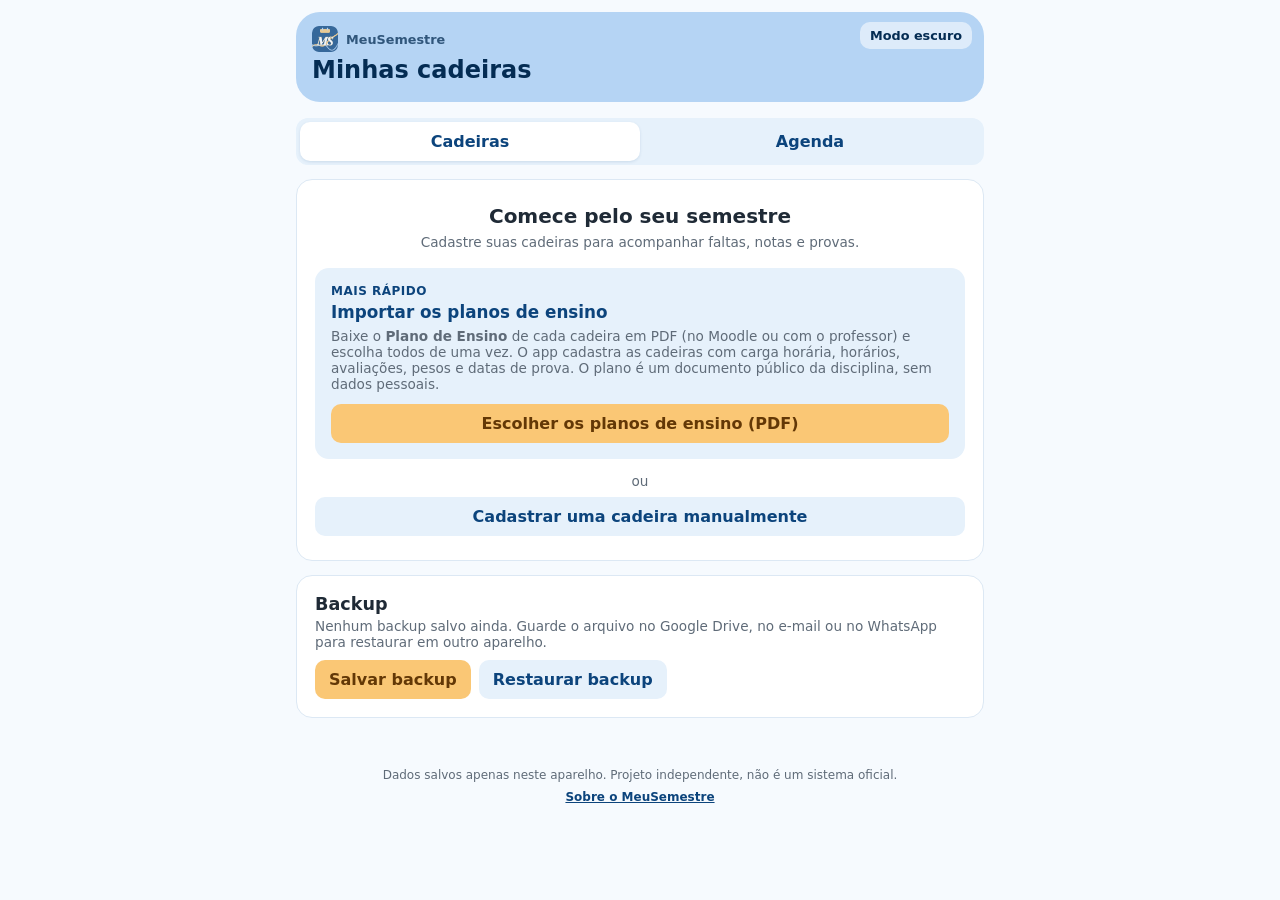
==== commit 5d061e6a: "Add files via upload" ====
--- a/index.html
+++ b/index.html
@@ -213,8 +213,8 @@
 
 function telaLista(){
   const prox=itensAgenda().filter(x=>diasAte(x.data)>=0 && x.tipo==="Avaliação" && !x.lancada).slice(0,3);
-  let h=abas("lista")+avisoBackup()+termometro()+(prox.length?`<div class="card"><div class="linha entre"><h2>Próximas avaliações</h2><button class="sec mini" onclick="ir('agenda')">Ver agenda</button></div>${prox.map(itemAgendaHTML).join("")}</div>`:"")+`<div class="linha entre" style="margin-bottom:14px"><span class="meta">${dados.cadeiras.length} cadeira(s)</span><div class="linha"><button class="sec" onclick="document.getElementById('pdf-in').click()">Importar comprovante (PDF)</button><button onclick="ir('form')">+ Nova cadeira</button></div></div>
-  <input type="file" id="pdf-in" accept="application/pdf" style="display:none" onchange="importarPDF(this.files[0]);this.value=''">
+  let h=abas("lista")+avisoBackup()+termometro()+(prox.length?`<div class="card"><div class="linha entre"><h2>Próximas avaliações</h2><button class="sec mini" onclick="ir('agenda')">Ver agenda</button></div>${prox.map(itemAgendaHTML).join("")}</div>`:"")+`<div class="linha entre" style="margin-bottom:14px"><span class="meta">${dados.cadeiras.length} cadeira(s)</span><div class="linha"><button class="sec" onclick="document.getElementById('pdf-in').click()">Importar planos de ensino</button><button onclick="ir('form')">+ Nova cadeira</button></div></div>
+  <input type="file" id="pdf-in" accept="application/pdf,.pdf" multiple style="display:none" onchange="importarPlanos(this.files);this.value=''">
   <div id="imp-msg"></div>`;
   if(!dados.cadeiras.length) return abas("lista")+`
     <div class="card" style="text-align:center;padding:24px 18px">
@@ -222,14 +222,14 @@
       <div class="meta" style="margin:6px 0 18px">Cadastre suas cadeiras para acompanhar faltas, notas e provas.</div>
       <div style="background:var(--primaria-clara);border-radius:14px;padding:16px;text-align:left">
         <div class="tag" style="margin-bottom:4px">Mais rápido</div>
-        <div style="font-weight:700;font-size:1.05rem;color:var(--primaria)">Importar o comprovante de matrícula</div>
-        <div class="meta" style="margin:6px 0 12px">Baixe o <b>Comprovante de Matrícula</b> em PDF no portal do aluno e escolha o arquivo aqui. O app cadastra todas as cadeiras, com carga horária e horários das aulas. O arquivo é lido só no seu celular e não é enviado para lugar nenhum.</div>
-        <button style="width:100%" onclick="document.getElementById('pdf-in').click()">Escolher o PDF do comprovante</button>
+        <div style="font-weight:700;font-size:1.05rem;color:var(--primaria)">Importar os planos de ensino</div>
+        <div class="meta" style="margin:6px 0 12px">Baixe o <b>Plano de Ensino</b> de cada cadeira em PDF (no Moodle ou com o professor) e escolha todos de uma vez. O app cadastra as cadeiras com carga horária, horários, avaliações, pesos e datas de prova. O plano é um documento público da disciplina, sem dados pessoais.</div>
+        <button style="width:100%" onclick="document.getElementById('pdf-in').click()">Escolher os planos de ensino (PDF)</button>
       </div>
       <div class="meta" style="margin:14px 0 8px">ou</div>
       <button class="sec" style="width:100%" onclick="ir('form')">Cadastrar uma cadeira manualmente</button>
     </div>
-    <input type="file" id="pdf-in" accept="application/pdf,.pdf" style="display:none" onchange="importarPDF(this.files[0]);this.value=''">
+    <input type="file" id="pdf-in" accept="application/pdf,.pdf" multiple style="display:none" onchange="importarPlanos(this.files);this.value=''">
     <div id="imp-msg"></div>`+cardBackup();
   const manual=dados.ordem==="manual";
   h+=`<div class="meta" style="font-size:.8rem;margin:4px 0 10px">Segure um card e arraste para mudar a ordem.</div><div id="lista-cad">`;
@@ -413,7 +413,7 @@
       ${lk("https://github.com/Fidelis-Leandro","Outros projetos")}
     </div></div>
   <div class="card"><h2>Seus dados</h2>
-    <div class="meta" style="margin-top:6px">Tudo o que você cadastra fica salvo só neste aparelho. Não há login, servidor nem coleta de dados. O comprovante de matrícula é lido no próprio celular e não é enviado para lugar nenhum. Use o backup para levar seus dados para outro aparelho.</div></div>
+    <div class="meta" style="margin-top:6px">Tudo o que você cadastra fica salvo só neste aparelho. Não há login, servidor nem coleta de dados. Os planos de ensino são lidos no próprio celular e não são enviados para lugar nenhum. Use o backup para levar seus dados para outro aparelho.</div></div>
   <div class="card"><h2>Aviso</h2>
     <div class="meta" style="margin-top:6px">Este é um projeto independente e não é um sistema oficial da UFCSPA. Os cálculos seguem as regras de média 7, exame com média final 6 e presença mínima de 75%. Em caso de dúvida, confira sempre no portal oficial.</div></div>`;
 }
@@ -576,9 +576,8 @@
   _backupPendente=null; salvar(); ir("lista");
 }
 
-/* ---------- Importar comprovante de matrícula (PDF) ---------- */
+/* ---------- Leitura de PDF ---------- */
 const PDFJS=new URL("./",location.href).href;
-let _importadas=[];
 // Safari antigo não sabe percorrer ReadableStream com "for await"; o PDF.js precisa disso.
 function polyfillStream(){
   if(typeof ReadableStream==="undefined" || ReadableStream.prototype[Symbol.asyncIterator]) return;
@@ -599,49 +598,148 @@
   }
   return linhas;
 }
-function lerComprovante(linhas){
-  const cad={}, ordem=[];
-  const reCad=/^([A-Z]{2,4}\d{4,5})\s+(\S{1,3})\s+(\d{3,5})\s+(.+?)\s+(\d{2,3})$/;
-  const reAula=/^(Segunda|Terça|Quarta|Quinta|Sexta|Sábado|Domingo)\S*\s+(\d{1,2}):(\d{2})\s+(\d{1,2}):(\d{2}).*?([A-Z]{2,4}\d{4,5})\s*-/;
-  linhas.forEach(l=>{
-    let m=l.match(reCad);
-    if(m){ if(!cad[m[1]]){ cad[m[1]]={codigo:m[1],nome:m[4],ch:+m[5],aulas:[]}; ordem.push(m[1]); } return; }
-    m=l.match(reAula);
-    if(m && cad[m[6]]){ const min=(+m[4]*60+ +m[5])-(+m[2]*60+ +m[3]); cad[m[6]].aulas.push({dia:m[1],periodos:Math.max(1,Math.round(min/50))}); }
+/* ---------- Importar plano de ensino (PDF) ---------- */
+const DIAS=["Segunda","Terça","Quarta","Quinta","Sexta","Sábado","Domingo"];
+const ROMANOS={i:1,ii:2,iii:3,iv:4,v:5};
+function semAcento(t){ return t.normalize("NFD").replace(/[̀-ͯ]/g,"").toLowerCase(); }
+function limparNomeAval(tipo,desc){
+  let n=desc.replace(/\s+/g," ").trim().replace(/[,.;\s]+$/,"");
+  n=n.replace(/\s*(valendo|vale|com peso|de peso)\b.*$/i,"").trim();
+  if(n.includes(":")) n=n.split(":")[0].trim();
+  if(n.length>32){ const c=n.split(/[,.;(]/)[0].trim(); n=c.length<=32?c:""; }
+  if(!n || /^(prova|trabalho)$/i.test(n)&&false) n="";
+  if(!n){ const t=semAcento(tipo); n=t.includes("prova")?"Prova":t.includes("trabalho")?"Trabalho":t.includes("apresenta")?"Apresentação":"Atividade"; }
+  return n.charAt(0).toUpperCase()+n.slice(1);
+}
+function numeroDe(t){
+  const s=semAcento(t);
+  let m=s.match(/(?:prova|avaliacao|av)\s*0?(\d)\b/)||s.match(/\b0?(\d)\s*[ªaº]?\s*(?:prova|avaliacao)/);
+  if(m) return +m[1];
+  m=s.match(/\b(iv|v|i{1,3})\s*(?:prova|avaliacao)/)||s.match(/(?:prova|avaliacao)\s+(iv|v|i{1,3})\b/);
+  return m?ROMANOS[m[1]]:null;
+}
+function lerPlano(linhas){
+  const txt=linhas.join("\n");
+  const pega=re=>{ const m=txt.match(re); return m?m[1].trim():""; };
+  const codigo=pega(/C[óo]digo da Disciplina:\s*([A-Z]{2,5}\d{3,6})/);
+  const nome=pega(/Nome da Disciplina:\s*(.+)/);
+  if(!codigo && !nome) return null;
+  const ch=+pega(/Carga Hor[áa]ria Total \(horas\):\s*(\d+)/)||60;
+  const ano=+pega(/\bANO:\s*(\d{4})/)||new Date().getFullYear();
+  const aulas=[]; const diasTxt=pega(/Dia\(s\) da Semana:\s*(.+)/);
+  for(const m of diasTxt.matchAll(/(Segunda|Terça|Quarta|Quinta|Sexta|Sábado|Domingo)\S*\s*\((\d{1,2}):(\d{2})\s*-\s*(\d{1,2}):(\d{2})\)/g)){
+    const min=(+m[4]*60+ +m[5])-(+m[2]*60+ +m[3]); aulas.push({dia:m[1],periodos:Math.max(1,Math.round(min/50))});
+  }
+  // avaliações
+  const ini=linhas.findIndex(l=>/Crit[ée]rios de Avalia/i.test(l)); let avaliacoes=[];
+  if(ini>=0){
+    let bloco=[]; for(let i=ini+1;i<linhas.length;i++){ const l=linhas[i]; if(/^(Bibliografia|Recupera|Observa|BLOCO|Plano de Ensino|Cronograma)/i.test(l)) break; bloco.push(l); }
+    const itens=[]; bloco.forEach(l=>{ if(/^[A-ZÀ-Ú][^\-]{1,45}?\s-\s/.test(l)||!itens.length) itens.push(l); else itens[itens.length-1]+=" "+l; });
+    itens.forEach(it=>{
+      const m=it.match(/^(.+?)\s-\s(.+)$/); if(!m) return;
+      const pesos=[...it.matchAll(/de peso\s*(\d+(?:[.,]\d+)?)/gi)]; if(!pesos.length) return;
+      const tipo=m[1].trim(), desc=m[2].replace(/,\s*de peso\s*\d+(?:[.,]\d+)?\s*%?\.?\s*$/i,"");
+      const peso=parseFloat(pesos[pesos.length-1][1].replace(",","."));
+      const pct=desc.match(/(\d+(?:[.,]\d+)?)\s*%/);
+      avaliacoes.push({tipo,nome:limparNomeAval(tipo,desc),peso,pct:pct?parseFloat(pct[1].replace(",",".")):0,texto:tipo+" "+desc});
+    });
+    if(avaliacoes.length && avaliacoes.every(a=>!a.peso)) avaliacoes.forEach(a=>a.peso=a.pct);
+    const soma=avaliacoes.reduce((t,a)=>t+a.peso,0);
+    if(soma>0){ let acc=0; avaliacoes.forEach((a,i)=>{ a.peso=i<avaliacoes.length-1?Math.round(a.peso*1000/soma)/10:Math.round((100-acc)*10)/10; acc+=a.peso; }); }
+    const vistos={}; avaliacoes.forEach(a=>{ const k=a.nome.toLowerCase(); vistos[k]=(vistos[k]||0)+1; if(vistos[k]>1) a.nome+=" "+vistos[k]; });
+  }
+  // cronograma
+  const reData=new RegExp(`^(\\d{2})/(\\d{2})(?:/(\\d{2,4}))?\\s+(${DIAS.join("|")})\\b\\s*(.*)$`);
+  const ci=linhas.findIndex(l=>/CRONOGRAMA/i.test(l)); const fim=linhas.findIndex((l,i)=>i>ci&&/^Data de Conclus/i.test(l));
+  const corpo=ci>=0?linhas.slice(ci,fim>0?fim:linhas.length).filter(l=>!/^(Plano de Ensino|PROGRAD\/PROPPGI|\d+\s*\/\s*\d+)$/.test(l.trim())):[];
+  const idx=[]; corpo.forEach((l,i)=>{ if(reData.test(l)) idx.push(i); });
+  const aulasPlano=idx.map((p,k)=>{
+    const de=k?Math.floor((idx[k-1]+p)/2)+1:p, ate=k<idx.length-1?Math.floor((p+idx[k+1])/2):Math.min(corpo.length-1,p+4);
+    const m=corpo[p].match(reData), resto=m[5];
+    const tm=resto.match(/^((?:[A-Z])(?:\s*,\s*[A-Z])*)(?=\s|$)/);
+    return {data:`${m[3]?(m[3].length===2?"20"+m[3]:m[3]):ano}-${m[2]}-${m[1]}`,dia:m[4],turmas:tm?tm[1].split(/\s*,\s*/):[],texto:corpo.slice(de,ate+1).join(" ")};
   });
-  return ordem.map(k=>cad[k]);
-}
-async function importarPDF(f){
-  if(!f) return;
+  const turmas=[...new Set(aulasPlano.filter(a=>a.turmas.length===1).map(a=>a.turmas[0]))].sort();
+  return {codigo,nome,ch,aulas,avaliacoes,aulasPlano,turmas:turmas.length>1?turmas:[],turma:turmas.length>1?turmas[0]:null,marcada:true,ead:true,datas:true};
+}
+function datasDoPlano(p){
+  const rows=p.aulasPlano.filter(a=>!p.turma||!a.turmas.length||a.turmas.includes(p.turma));
+  const s=r=>semAcento(r.texto);
+  const exame=rows.find(r=>/\bexame\b/.test(s(r)) && !/para o exame|orientac/.test(s(r)));
+  const provas=rows.filter(r=>r!==exame && /\bprova\b|\bavaliacao\b/.test(s(r)) && !/revis|correc|vista|devolu|plano de ensino|metodo de avaliacao|avaliacao formativa/.test(s(r)));
+  const ehEad=r=>/moodle|distancia|\bead\b/.test(s(r)) && !/\bpresencial\b/.test(s(r).replace(/presencial\./g,""));
+  const presenciais=new Set(rows.filter(r=>!ehEad(r)).map(r=>r.data));
+  const ead=[...new Map(rows.filter(r=>ehEad(r)&&!presenciais.has(r.data)&&r!==exame).map(r=>[r.data,r])).values()];
+  const usados=new Set(), datas={};
+  const ehProva=a=>/prova|avalia/.test(semAcento(a.texto)) && !/trabalho|semin|apresenta|questionar|atividades de aula/.test(semAcento(a.nome));
+  p.avaliacoes.forEach((a,i)=>{ if(!ehProva(a)) return; const n=numeroDe(a.nome);
+    let r=n?provas.find(r=>!usados.has(r)&&numeroDe(r.texto)===n):null;
+    if(!r) r=provas.find(r=>!usados.has(r)); if(r){ usados.add(r); datas[i]=r.data; } });
+  return {datas,exame:exame?exame.data:null,ead};
+}
+function aulasDoPlano(p){
+  const rows=p.aulasPlano.filter(a=>(!p.turma||!a.turmas.length||a.turmas.includes(p.turma)) && !/moodle|distancia/.test(semAcento(a.texto)));
+  const cont={}; rows.forEach(r=>cont[r.dia]=(cont[r.dia]||0)+1);
+  const dias=DIAS.filter(d=>(cont[d]||0)>=3);
+  if(!dias.length) return p.aulas;
+  const padrao=p.aulas[0]?p.aulas[0].periodos:2;
+  return dias.map(d=>{ const a=p.aulas.find(x=>x.dia===d); return {dia:d,periodos:a?a.periodos:padrao}; });
+}
+let _planos=[];
+async function importarPlanos(lista){
+  const arqs=[...(lista||[])]; if(!arqs.length) return;
   const msg=document.getElementById("imp-msg");
-  msg.innerHTML=`<div class="card meta">Lendo o comprovante...</div>`;
-  try{
-    _importadas=lerComprovante(await linhasDoPDF(f));
-    if(!_importadas.length){ msg.innerHTML=`<div class="card" style="color:var(--erro)">Não encontrei cadeiras neste PDF. Use o Comprovante de Matrícula gerado pelo Portal do Aluno.</div>`; return; }
-    _importadas.forEach(c=>c.marcada=!dados.cadeiras.some(x=>x.codigo===c.codigo));
-    ir("importar");
-  }catch(e){ console.error(e); msg.innerHTML=`<div class="card"><div style="color:var(--erro);font-weight:700">Não consegui ler este PDF.</div>
-    <div class="meta" style="margin-top:6px">Confira se é o Comprovante de Matrícula baixado do portal (não uma foto ou print). Se continuar, cadastre as cadeiras manualmente em "+ Nova cadeira".</div>
-    <div class="meta" style="margin-top:6px;font-size:.75rem">Detalhe técnico: ${esc(e&&e.message||String(e))}</div></div>`; }
-}
+  msg.innerHTML=`<div class="card meta">Lendo ${arqs.length} plano(s) de ensino...</div>`;
+  const lidos=[], falhas=[]; let erro=null;
+  for(const f of arqs){
+    try{ const p=lerPlano(await linhasDoPDF(f)); if(p) lidos.push(p); else falhas.push(f.name); }
+    catch(e){ console.error(e); erro=e; falhas.push(f.name); }
+  }
+  if(!lidos.length){ msg.innerHTML=`<div class="card"><div style="color:var(--erro);font-weight:700">Não consegui ler ${arqs.length>1?"esses PDFs":"este PDF"}.</div>
+    <div class="meta" style="margin-top:6px">Use o <b>Plano de Ensino</b> da disciplina em PDF, do jeito que o professor disponibilizou (não uma foto ou print). Se continuar, cadastre a cadeira em "+ Nova cadeira".</div>
+    ${erro?`<div class="meta" style="margin-top:6px;font-size:.75rem">Detalhe técnico: ${esc(erro.message||String(erro))}</div>`:""}</div>`; return; }
+  const vistos=new Set(); _planos=lidos.filter(p=>{ const k=p.codigo||p.nome; if(vistos.has(k)) return false; vistos.add(k); return true; });
+  _planos.falhas=falhas; ir("importar");
+}
+function cadeiraDoPlano(p){ return dados.cadeiras.find(c=>(p.codigo&&c.codigo===p.codigo)||semAcento(c.nome)===semAcento(p.nome)); }
+function temNotas(c){ return c.avaliacoes.some(a=>notaDe(a)!==null||(a.subs||[]).some(s=>num(s.nota)!==null)); }
 function telaImportar(){
-  let h=`<div class="card meta">Encontrei ${_importadas.length} cadeira(s). Desmarque as que não quiser. Depois, abra cada cadeira para cadastrar as avaliações e os pesos.</div>`;
-  _importadas.forEach((c,i)=>{
-    const ja=dados.cadeiras.some(x=>x.codigo===c.codigo);
-    h+=`<label class="card" style="display:flex;gap:12px;align-items:flex-start;cursor:pointer;margin:0 0 10px">
-      <input type="checkbox" style="width:22px;height:22px;flex:none;margin-top:4px" ${c.marcada?"checked":""} onchange="_importadas[${i}].marcada=this.checked">
-      <div><div class="rotulo">${esc(c.codigo)} &middot; ${c.ch}h &middot; até ${faltasMax(c.ch)} faltas</div>
-      <div style="color:var(--texto);font-weight:700;font-size:1.05rem;margin:2px 0">${esc(c.nome)}</div>
-      <div>${c.aulas.length?c.aulas.map(a=>`${a.dia} (${a.periodos} períodos)`).join(" &middot; "):"Sem horário no comprovante"}</div>
-      ${ja?`<div style="color:var(--exame)">Já cadastrada</div>`:""}</div></label>`;
+  let h=`<div class="card meta">Encontrei ${_planos.length} cadeira(s). Confira os dados e desmarque o que não quiser. Depois dá para ajustar tudo em "Editar cadeira".</div>`;
+  if(_planos.falhas&&_planos.falhas.length) h+=`<div class="card" style="color:var(--exame)">Não consegui ler: ${_planos.falhas.map(esc).join(", ")}</div>`;
+  _planos.forEach((p,i)=>{
+    const ja=cadeiraDoPlano(p), d=datasDoPlano(p), trava=ja&&temNotas(ja);
+    h+=`<div class="card"><label style="display:flex;gap:12px;align-items:flex-start;cursor:pointer">
+      <input type="checkbox" style="width:22px;height:22px;flex:none;margin-top:4px" ${p.marcada?"checked":""} onchange="_planos[${i}].marcada=this.checked">
+      <div style="flex:1"><div class="rotulo">${esc(p.codigo)} &middot; ${p.ch}h &middot; até ${faltasMax(p.ch)} faltas</div>
+      <div class="nome-cad" style="margin:2px 0">${esc(p.nome)}</div>
+      <div class="meta">${aulasDoPlano(p).length?aulasDoPlano(p).map(a=>`${a.dia} (${a.periodos} períodos)`).join(" &middot; "):"Sem horário no plano"}</div>
+      ${ja?`<div style="color:var(--exame);font-size:.85rem;margin-top:4px">${trava?"Já cadastrada e com notas: só datas e horários serão atualizados.":"Já cadastrada: será atualizada com os dados do plano."}</div>`:""}</div></label>`;
+    if(p.turmas.length) h+=`<label>Sua turma (o cronograma muda por turma)</label><select onchange="_planos[${i}].turma=this.value;render()">${p.turmas.map(t=>`<option ${t===p.turma?"selected":""}>${t}</option>`).join("")}</select>`;
+    h+=`<div style="margin-top:12px;font-weight:700">Avaliações</div>`;
+    h+=p.avaliacoes.length?p.avaliacoes.map((a,j)=>`<div class="linha entre" style="padding:6px 0;border-bottom:1px solid var(--borda)"><span>${esc(a.nome)}${d.datas[j]?` <span class="meta">&middot; ${dataCurta(d.datas[j])}</span>`:""}</span><b>${fmt(a.peso)}%</b></div>`).join("")
+      :`<div class="meta">Não encontrei as avaliações neste plano. Cadastre depois em "Editar cadeira".</div>`;
+    const extra=[]; if(d.exame) extra.push(`Exame em ${dataCurta(d.exame)}`);
+    if(Object.keys(d.datas).length||d.exame) h+=`<label style="display:flex;gap:8px;align-items:center;margin-top:10px;color:var(--texto)"><input type="checkbox" style="width:20px;height:20px" ${p.datas?"checked":""} onchange="_planos[${i}].datas=this.checked"> Usar as datas de prova do cronograma${extra.length?` (${extra.join(", ")})`:""}</label>`;
+    if(d.ead.length) h+=`<label style="display:flex;gap:8px;align-items:center;margin-top:6px;color:var(--texto)"><input type="checkbox" style="width:20px;height:20px" ${p.ead?"checked":""} onchange="_planos[${i}].ead=this.checked"> Adicionar ${d.ead.length} aula(s) EAD à agenda</label>`;
+    h+=`</div>`;
   });
-  return h+`<button onclick="confirmarImportacao()">Adicionar cadeiras marcadas</button>`;
+  return h+`<button style="width:100%" onclick="confirmarImportacao()">Adicionar cadeiras marcadas</button>`;
 }
 function confirmarImportacao(){
-  _importadas.filter(c=>c.marcada).forEach(c=>{
-    dados.cadeiras.push({id:id(),codigo:c.codigo,nome:c.nome,ch:c.ch,periodosDia:c.aulas[0]?.periodos||2,aulas:c.aulas,faltas:0,exame:null,avaliacoes:[]});
+  _planos.filter(p=>p.marcada).forEach(p=>{
+    const d=datasDoPlano(p);
+    let c=cadeiraDoPlano(p);
+    const avs=p.avaliacoes.map((a,j)=>({id:id(),nome:a.nome,peso:a.peso,nota:null,data:p.datas&&d.datas[j]||""}));
+    if(!c){ c={id:id(),faltas:0,exame:null,avaliacoes:avs}; dados.cadeiras.push(c); }
+    else if(!temNotas(c)) c.avaliacoes=avs;
+    else if(p.datas) c.avaliacoes.forEach(a=>{ const j=p.avaliacoes.findIndex(x=>semAcento(x.nome)===semAcento(a.nome)); if(j>=0&&d.datas[j]&&!a.data) a.data=d.datas[j]; });
+    Object.assign(c,{codigo:p.codigo,nome:c.nome||p.nome,ch:p.ch,turma:p.turma||c.turma});
+    const au=aulasDoPlano(p); if(au.length){ c.aulas=au; c.periodosDia=au[0].periodos; } else c.periodosDia=c.periodosDia||2;
+    const novoEvento=(data,tipo,obs)=>{ if(!dados.eventos.some(e=>e.cadeiraId===c.id&&e.data===data&&e.tipo===tipo)) dados.eventos.push({id:id(),data,cadeiraId:c.id,tipo,obs}); };
+    if(p.datas&&d.exame) novoEvento(d.exame,"Prova","Exame");
+    if(p.ead) d.ead.forEach(r=>novoEvento(r.data,"Aula EAD","Aula a distância (Moodle)"));
   });
-  salvar(); _importadas=[]; ir("lista");
+  salvar(); _planos=[]; ir("lista");
 }
 
 /* ---------- Tema e PWA ---------- */
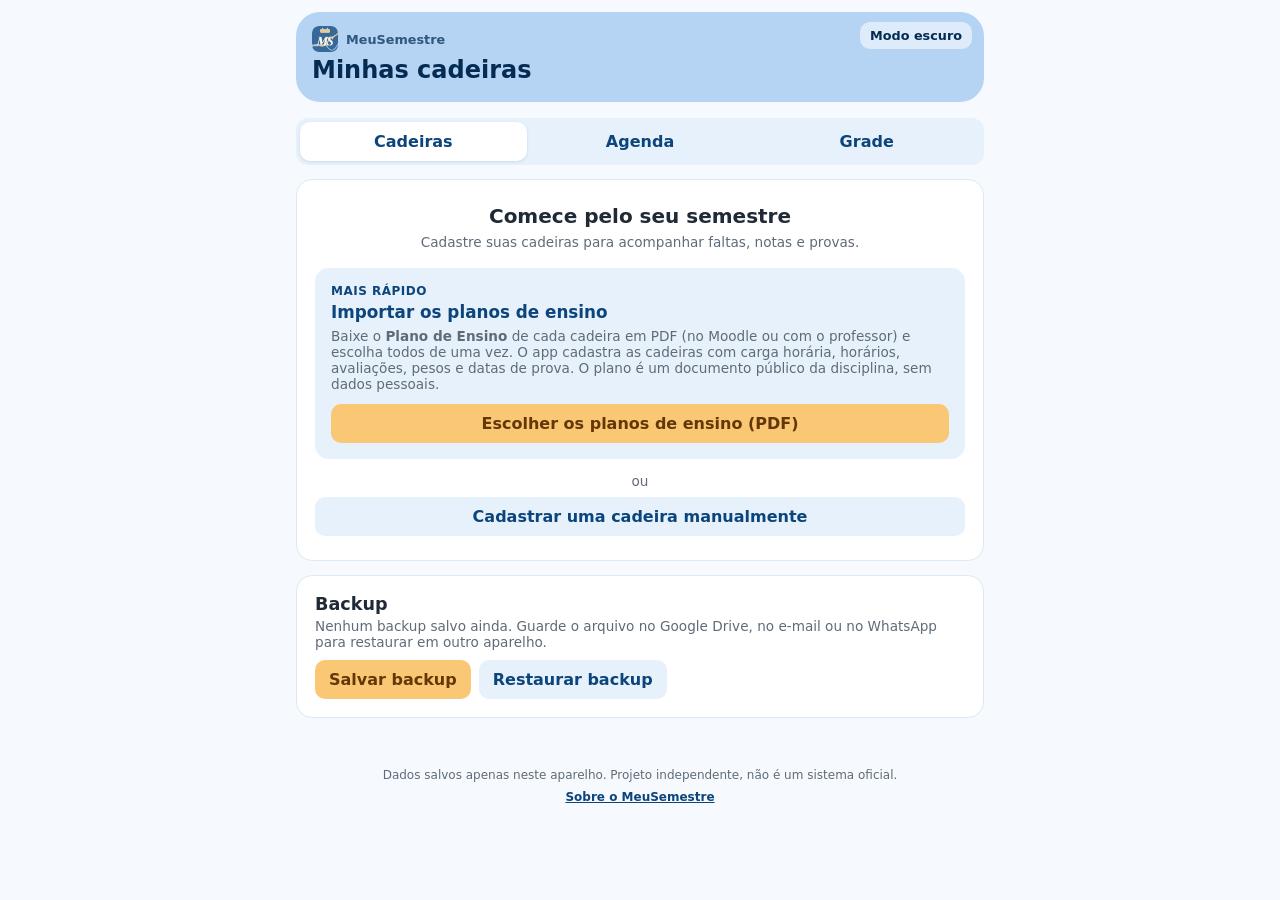
==== commit d1217555: "Add files via upload" ====
--- a/index.html
+++ b/index.html
@@ -136,7 +136,7 @@
       <div class="meta">${esc(x.cadeira)}${x.lancada?" &middot; nota lançada":""}</div></div>
     ${x.evento?`<button class="x" onclick="excluirEvento('${x.evento}')">&times;</button>`:""}</div>`;
 }
-function abas(at){ return `<div class="abas"><button class="${at==="lista"?"on":""}" onclick="ir('lista')">Cadeiras</button><button class="${at==="agenda"?"on":""}" onclick="ir('agenda')">Agenda</button></div>`; }
+function abas(at){ const b=(k,t)=>`<button class="${at===k?"on":""}" onclick="ir('${k}')">${t}</button>`; return `<div class="abas">${b("lista","Cadeiras")}${b("agenda","Agenda")}${b("grade","Grade")}</div>`; }
 
 /* ---------- Regras ---------- */
 // Período = 50 min. Faltas máximas = 25% dos períodos (arredondado para baixo).
@@ -201,8 +201,9 @@
   const app=document.getElementById("app"), topo=document.getElementById("topo"), titulo=document.getElementById("titulo");
   topo.innerHTML="";
   if(tela.nome==="lista"){ titulo.textContent="Minhas cadeiras"; app.innerHTML=telaLista(); }
-  else if(tela.nome==="form"){ titulo.textContent=tela.id?"Editar cadeira":"Nova cadeira"; topo.innerHTML=`<button class="volta" onclick="ir('lista')">&larr; Voltar</button>`; app.innerHTML=telaForm(); desenharAvsForm(); }
+  else if(tela.nome==="form"){ titulo.textContent=tela.id?"Editar cadeira":"Nova cadeira"; topo.innerHTML=`<button class="volta" onclick="ir('lista')">&larr; Voltar</button>`; app.innerHTML=telaForm(); desenharAvsForm(); desenharAulasForm(); }
   else if(tela.nome==="sobre"){ titulo.textContent="Sobre"; topo.innerHTML=`<button class="volta" onclick="ir('lista')">&larr; Voltar</button>`; app.innerHTML=telaSobre(); }
+  else if(tela.nome==="grade"){ titulo.textContent="Grade semanal"; app.innerHTML=telaGrade(); }
   else if(tela.nome==="agenda"){ titulo.textContent="Agenda"; app.innerHTML=telaAgenda(); }
   else if(tela.nome==="evento"){ titulo.textContent="Novo evento"; topo.innerHTML=`<button class="volta" onclick="ir('agenda')">&larr; Voltar</button>`; app.innerHTML=telaEvento(); }
   else if(tela.nome==="importar"){ titulo.textContent="Revisar importação"; topo.innerHTML=`<button class="volta" onclick="ir('lista')">&larr; Cancelar</button>`; app.innerHTML=telaImportar(); }
@@ -213,7 +214,7 @@
 
 function telaLista(){
   const prox=itensAgenda().filter(x=>diasAte(x.data)>=0 && x.tipo==="Avaliação" && !x.lancada).slice(0,3);
-  let h=abas("lista")+avisoBackup()+termometro()+(prox.length?`<div class="card"><div class="linha entre"><h2>Próximas avaliações</h2><button class="sec mini" onclick="ir('agenda')">Ver agenda</button></div>${prox.map(itemAgendaHTML).join("")}</div>`:"")+`<div class="linha entre" style="margin-bottom:14px"><span class="meta">${dados.cadeiras.length} cadeira(s)</span><div class="linha"><button class="sec" onclick="document.getElementById('pdf-in').click()">Importar planos de ensino</button><button onclick="ir('form')">+ Nova cadeira</button></div></div>
+  let h=abas("lista")+avisoBackup()+cartaoHoje()+termometro()+(prox.length?`<div class="card"><div class="linha entre"><h2>Próximas avaliações</h2><button class="sec mini" onclick="ir('agenda')">Ver agenda</button></div>${prox.map(itemAgendaHTML).join("")}</div>`:"")+`<div class="linha entre" style="margin-bottom:14px"><span class="meta">${dados.cadeiras.length} cadeira(s)</span><div class="linha"><button class="sec" onclick="document.getElementById('pdf-in').click()">Importar planos de ensino</button><button onclick="ir('form')">+ Nova cadeira</button></div></div>
   <input type="file" id="pdf-in" accept="application/pdf,.pdf" multiple style="display:none" onchange="importarPlanos(this.files);this.value=''">
   <div id="imp-msg"></div>`;
   if(!dados.cadeiras.length) return abas("lista")+`
@@ -253,17 +254,34 @@
   const c = tela.id ? achar(tela.id) : {nome:"",ch:60,periodosDia:2,avaliacoes:[{nome:"Prova 1",peso:40},{nome:"Prova 2",peso:40},{nome:"Trabalho",peso:20}]};
   const chs=[30,45,60,75,90,120];
   window._avsForm = JSON.parse(JSON.stringify(c.avaliacoes));
+  window._aulasForm = JSON.parse(JSON.stringify(c.aulas||[]));
   return `<div class="card">
     <label>Nome da cadeira</label><input id="f-nome" value="${esc(c.nome)}" placeholder="Ex.: Epidemiologia">
     <label>Carga horária</label>
     <select id="f-ch">${chs.map(x=>`<option value="${x}" ${x==c.ch?"selected":""}>${x}h (${periodos(x)} períodos, até ${faltasMax(x)} faltas)</option>`).join("")}</select>
-    <label>Períodos por dia de aula (50 min cada)</label><input id="f-pd" type="number" min="1" max="10" value="${c.periodosDia}">
+  </div>
+  <div class="card"><h2>Dias de aula</h2><div class="meta">Dia, início e fim. O app calcula os períodos de 50 min de cada aula.</div>
+    <div id="f-aulas" style="margin-top:10px"></div>
+    <button class="sec mini" onclick="_aulasForm.push({dia:'Segunda',ini:'',fim:'',periodos:2});desenharAulasForm()">+ Dia de aula</button>
   </div>
   <div class="card"><h2>Avaliações</h2><div class="meta">Nome, peso (%) &mdash; os pesos devem somar 100.</div>
     <div id="f-avs" style="margin-top:10px"></div>
     <div class="linha entre"><button class="sec mini" onclick="addAvForm()">+ Avaliação</button><span id="f-soma" class="meta"></span></div>
   </div>
   <div class="linha"><button onclick="salvarForm()">Salvar</button>${tela.id?`<button class="perigo" onclick="excluir('${c.id}')">Excluir cadeira</button>`:""}</div>`;
+}
+function periodosEntre(ini,fim){ if(!ini||!fim) return 0; const m=t=>{const [h,mi]=t.split(":").map(Number); return h*60+mi;}; return Math.max(1,Math.round((m(fim)-m(ini))/50)); }
+function desenharAulasForm(){
+  const el=document.getElementById("f-aulas"); if(!el) return;
+  el.innerHTML=_aulasForm.length?_aulasForm.map((a,i)=>`<div style="background:var(--primaria-clara);border-radius:12px;padding:10px;margin-bottom:8px">
+    <div class="aval" style="grid-template-columns:1fr 28px;margin-bottom:6px">
+    <select onchange="_aulasForm[${i}].dia=this.value">${DIAS.slice(0,6).map(d=>`<option ${d===a.dia?"selected":""}>${d}</option>`).join("")}</select>
+    <button class="x" onclick="_aulasForm.splice(${i},1);desenharAulasForm()">&times;</button></div>
+    <div class="aval" style="grid-template-columns:1fr 1fr;margin-bottom:0">
+    <label style="margin:0">Início<input type="time" value="${a.ini||""}" onchange="_aulasForm[${i}].ini=this.value;desenharAulasForm()"></label>
+    <label style="margin:0">Fim<input type="time" value="${a.fim||""}" onchange="_aulasForm[${i}].fim=this.value;desenharAulasForm()"></label></div>
+    <div class="meta" style="margin-top:6px;font-size:.8rem">${a.ini&&a.fim?`${periodosEntre(a.ini,a.fim)} período(s)`:`Informe início e fim${a.periodos?` (hoje: ${a.periodos} períodos)`:""}`}</div></div>`).join("")
+    :`<div class="meta" style="margin-bottom:10px">Nenhum dia cadastrado.</div>`;
 }
 function desenharAvsForm(){
   const el=document.getElementById("f-avs"); if(!el) return;
@@ -293,12 +311,14 @@
 function salvarForm(){
   const nome=document.getElementById("f-nome").value.trim();
   if(!nome){ alertaCampo("f-nome"); return; }
-  const ch=+document.getElementById("f-ch").value, pd=Math.max(1,parseInt(document.getElementById("f-pd").value)||1);
+  const ch=+document.getElementById("f-ch").value;
+  const aulas=_aulasForm.map(a=>({dia:a.dia,ini:a.ini||"",fim:a.fim||"",periodos:a.ini&&a.fim?periodosEntre(a.ini,a.fim):(a.periodos||2)}));
+  const pd=aulas[0]?aulas[0].periodos:2;
   if(tela.id){
-    const c=achar(tela.id); c.nome=nome; c.ch=ch; c.periodosDia=pd;
+    const c=achar(tela.id); c.nome=nome; c.ch=ch; c.periodosDia=pd; c.aulas=aulas;
     c.avaliacoes=_avsForm.map(mapAv);
   } else {
-    dados.cadeiras.push({id:id(),nome,ch,periodosDia:pd,faltas:0,exame:null,avaliacoes:_avsForm.map(mapAv)});
+    dados.cadeiras.push({id:id(),nome,ch,periodosDia:pd,aulas,faltas:0,exame:null,avaliacoes:_avsForm.map(mapAv)});
   }
   salvar(); ir("detalhe", tela.id || dados.cadeiras[dados.cadeiras.length-1].id);
 }
@@ -456,6 +476,64 @@
   addEventListener("touchmove",e=>{ if(ativo) e.preventDefault(); },{passive:false});
   addEventListener("contextmenu",e=>{ if(e.target.closest(".card-cad")) e.preventDefault(); });
 })();
+
+/* ---------- Hoje, aula de agora e grade ---------- */
+const DIA_JS=["Domingo","Segunda","Terça","Quarta","Quinta","Sexta","Sábado"];
+function hojeStr(){ const d=new Date(); return `${d.getFullYear()}-${String(d.getMonth()+1).padStart(2,"0")}-${String(d.getDate()).padStart(2,"0")}`; }
+function semAulaEm(c,iso){ return dados.eventos.some(e=>e.cadeiraId===c.id&&e.data===iso&&e.tipo==="Sem aula"); }
+function aulasDoDia(dia,iso){
+  const l=[]; dados.cadeiras.forEach(c=>(c.aulas||[]).forEach(a=>{ if(a.dia===dia && !(iso&&semAulaEm(c,iso))) l.push({c,a}); }));
+  return l.sort((x,y)=>(x.a.ini||"99").localeCompare(y.a.ini||"99"));
+}
+let _ultimaFalta=null;
+function faltarHoje(){
+  const l=aulasDoDia(DIA_JS[new Date().getDay()],hojeStr()); if(!l.length) return;
+  _ultimaFalta=l.map(x=>({id:x.c.id,n:x.a.periodos})); l.forEach(x=>x.c.faltas+=x.a.periodos); salvar(); render();
+}
+function faltarAula(cid,n){ const c=achar(cid); _ultimaFalta=[{id:cid,n}]; c.faltas+=n; salvar(); render(); }
+function desfazerFalta(){ if(!_ultimaFalta) return; _ultimaFalta.forEach(x=>{ const c=achar(x.id); if(c) c.faltas=Math.max(0,c.faltas-x.n); }); _ultimaFalta=null; salvar(); render(); }
+function cartaoHoje(){
+  if(!dados.cadeiras.some(c=>(c.aulas||[]).length)) return "";
+  const agora=new Date(), dia=DIA_JS[agora.getDay()], hm=agora.toTimeString().slice(0,5);
+  const hoje=aulasDoDia(dia,hojeStr());
+  const atual=hoje.find(x=>x.a.ini&&x.a.ini<=hm&&hm<x.a.fim);
+  let prox=null;
+  for(let k=0;k<8&&!prox;k++){ const d=new Date(agora); d.setDate(d.getDate()+k); const iso=`${d.getFullYear()}-${String(d.getMonth()+1).padStart(2,"0")}-${String(d.getDate()).padStart(2,"0")}`;
+    prox=aulasDoDia(DIA_JS[d.getDay()],iso).find(x=>x.a.ini&&(k>0||x.a.ini>hm)); if(prox) prox.k=k; }
+  const quando=k=>k===0?"hoje":k===1?"amanhã":DIA_JS[(agora.getDay()+k)%7].toLowerCase();
+  let h=`<div class="card"><div class="linha entre"><h2>Hoje</h2><span class="meta">${dia.toLowerCase()}</span></div>`;
+  if(atual) h+=`<div class="destaque" style="display:flex;justify-content:space-between;align-items:center;gap:10px"><div><div class="tag">Agora</div><div style="font-weight:700">${esc(atual.c.nome)}</div><div class="meta">${atual.a.ini}–${atual.a.fim}</div></div><button class="mini" onclick="faltarAula('${atual.c.id}',${atual.a.periodos})">Faltei (+${atual.a.periodos})</button></div>`;
+  if(prox) h+=`<div class="meta" style="margin-top:10px">Próxima: <b style="color:var(--texto)">${esc(prox.c.nome)}</b>, ${quando(prox.k)} ${prox.a.ini}</div>`;
+  if(hoje.length){
+    h+=`<div style="margin-top:10px">${hoje.map(x=>`<div class="linha entre" style="padding:6px 0;border-bottom:1px solid var(--borda)"><span>${esc(x.c.nome)}</span><span class="meta">${x.a.ini?x.a.ini+"–"+x.a.fim:""} &middot; ${x.a.periodos}p</span></div>`).join("")}</div>`;
+    const tot=hoje.reduce((t,x)=>t+x.a.periodos,0);
+    h+=`<button style="width:100%;margin-top:12px" onclick="faltarHoje()">Faltei hoje (+${tot} falta${tot>1?"s":""} em ${hoje.length} cadeira${hoje.length>1?"s":""})</button>`;
+  } else h+=`<div class="meta" style="margin-top:6px">Sem aulas hoje.</div>`;
+  if(_ultimaFalta) h+=`<div class="linha entre" style="margin-top:10px"><span class="meta">Falta registrada.</span><button class="sec mini" onclick="desfazerFalta()">Desfazer</button></div>`;
+  return h+`</div>`;
+}
+const CORES_GRADE=[["#E6F1FB","#0C447C"],["#FAEEDA","#633806"],["#EAF3DE","#27500A"],["#FBEAF0","#72243E"],["#EEEDFE","#3C3489"],["#E1F5EE","#085041"],["#FAECE7","#712B13"],["#F1EFE8","#444441"]];
+const CORES_GRADE_ESC=[["#17304a","#B5D4F4"],["#3b2a0c","#FAC775"],["#23360f","#C0DD97"],["#3d1a28","#F4C0D1"],["#26214a","#CECBF6"],["#0f3a30","#9FE1CB"],["#3d2015","#F5C4B3"],["#2c2c2a","#D3D1C7"]];
+function telaGrade(){
+  const itens=[]; dados.cadeiras.forEach((c,ci)=>(c.aulas||[]).forEach(a=>itens.push({c,ci,a})));
+  const com=itens.filter(x=>x.a.ini&&x.a.fim), sem=itens.filter(x=>!(x.a.ini&&x.a.fim));
+  let h=abas("grade");
+  if(!itens.length) return h+`<div class="card vazio">Nenhum dia de aula cadastrado.<br>Importe os planos de ensino ou adicione os dias em "Editar cadeira".</div>`;
+  const dias=DIAS.filter(d=>com.some(x=>x.a.dia===d));
+  const tempos=[...new Set(com.flatMap(x=>[x.a.ini,x.a.fim]))].sort();
+  const esc2=document.documentElement.classList.contains("escuro")?CORES_GRADE_ESC:CORES_GRADE;
+  const hojeDia=DIA_JS[new Date().getDay()];
+  if(com.length){
+    h+=`<div class="card" style="padding:10px;overflow-x:auto"><div style="display:grid;grid-template-columns:42px repeat(${dias.length},minmax(64px,1fr));grid-template-rows:28px repeat(${tempos.length-1},minmax(34px,auto));gap:3px;font-size:.72rem">`;
+    h+=`<div></div>`+dias.map((d,i)=>`<div style="grid-column:${i+2};grid-row:1;text-align:center;font-weight:800;color:${d===hojeDia?"var(--botao-texto)":"var(--primaria)"};${d===hojeDia?"background:var(--botao);border-radius:8px;":""}padding-top:6px">${d.slice(0,3)}</div>`).join("");
+    tempos.slice(0,-1).forEach((t,i)=>h+=`<div style="grid-column:1;grid-row:${i+2};color:var(--suave);font-size:.68rem">${t}</div>`);
+    com.forEach(x=>{ const [bg,fg]=esc2[x.ci%esc2.length];
+      h+=`<div onclick="ir('detalhe','${x.c.id}')" style="cursor:pointer;grid-column:${dias.indexOf(x.a.dia)+2};grid-row:${tempos.indexOf(x.a.ini)+2}/${tempos.indexOf(x.a.fim)+2};background:${bg};color:${fg};border-radius:8px;padding:5px;line-height:1.2;overflow:hidden"><div style="font-weight:700;display:-webkit-box;-webkit-line-clamp:4;-webkit-box-orient:vertical;overflow:hidden">${esc(x.c.nome)}</div><div style="opacity:.8;margin-top:2px">${x.a.ini}–${x.a.fim}</div></div>`; });
+    h+=`</div></div>`;
+  }
+  if(sem.length) h+=`<div class="card"><h2>Sem horário</h2><div class="meta" style="margin:4px 0 8px">Adicione início e fim em "Editar cadeira" para aparecerem na grade.</div>${sem.map(x=>`<div class="linha entre" style="padding:6px 0;cursor:pointer" onclick="ir('form','${x.c.id}')"><span>${esc(x.c.nome)}</span><span class="meta">${x.a.dia} &middot; ${x.a.periodos}p</span></div>`).join("")}</div>`;
+  return h;
+}
 
 /* ---------- Termômetro e comemoração ---------- */
 function termometro(){
@@ -628,7 +706,7 @@
   const ano=+pega(/\bANO:\s*(\d{4})/)||new Date().getFullYear();
   const aulas=[]; const diasTxt=pega(/Dia\(s\) da Semana:\s*(.+)/);
   for(const m of diasTxt.matchAll(/(Segunda|Terça|Quarta|Quinta|Sexta|Sábado|Domingo)\S*\s*\((\d{1,2}):(\d{2})\s*-\s*(\d{1,2}):(\d{2})\)/g)){
-    const min=(+m[4]*60+ +m[5])-(+m[2]*60+ +m[3]); aulas.push({dia:m[1],periodos:Math.max(1,Math.round(min/50))});
+    const ini=`${m[2].padStart(2,"0")}:${m[3]}`, fim=`${m[4].padStart(2,"0")}:${m[5]}`; aulas.push({dia:m[1],ini,fim,periodos:periodosEntre(ini,fim)});
   }
   // avaliações
   const ini=linhas.findIndex(l=>/Crit[ée]rios de Avalia/i.test(l)); let avaliacoes=[];
@@ -683,7 +761,14 @@
   const dias=DIAS.filter(d=>(cont[d]||0)>=3);
   if(!dias.length) return p.aulas;
   const padrao=p.aulas[0]?p.aulas[0].periodos:2;
-  return dias.map(d=>{ const a=p.aulas.find(x=>x.dia===d); return {dia:d,periodos:a?a.periodos:padrao}; });
+  return dias.map(d=>{ const a=p.aulas.find(x=>x.dia===d);
+    const conta={}; rows.filter(r=>r.dia===d).forEach(r=>{ const m=r.texto.match(/(\d{2}:\d{2})\s*-\s*(?:.*?\s)?(\d{2}:\d{2})/); if(m&&m[1]<m[2]){ const k=m[1]+"-"+m[2]; conta[k]=(conta[k]||0)+1; } });
+    const k=Object.keys(conta).sort((x,y)=>conta[y]-conta[x])[0];
+    // O horário real da aula presencial vem do cronograma (o cabeçalho pode incluir a parte EAD pelo Moodle).
+    if(k && conta[k]>=2){ const [ini,fim]=k.split("-"); return {dia:d,ini,fim,periodos:periodosEntre(ini,fim)}; }
+    if(a) return a;
+    if(k){ const [ini,fim]=k.split("-"); return {dia:d,ini,fim,periodos:periodosEntre(ini,fim)}; }
+    return {dia:d,ini:"",fim:"",periodos:padrao}; });
 }
 let _planos=[];
 async function importarPlanos(lista){
@@ -712,7 +797,7 @@
       <input type="checkbox" style="width:22px;height:22px;flex:none;margin-top:4px" ${p.marcada?"checked":""} onchange="_planos[${i}].marcada=this.checked">
       <div style="flex:1"><div class="rotulo">${esc(p.codigo)} &middot; ${p.ch}h &middot; até ${faltasMax(p.ch)} faltas</div>
       <div class="nome-cad" style="margin:2px 0">${esc(p.nome)}</div>
-      <div class="meta">${aulasDoPlano(p).length?aulasDoPlano(p).map(a=>`${a.dia} (${a.periodos} períodos)`).join(" &middot; "):"Sem horário no plano"}</div>
+      <div class="meta">${aulasDoPlano(p).length?aulasDoPlano(p).map(a=>`${a.dia}${a.ini?` ${a.ini}–${a.fim}`:""} (${a.periodos} períodos)`).join(" &middot; "):"Sem horário no plano"}</div>
       ${ja?`<div style="color:var(--exame);font-size:.85rem;margin-top:4px">${trava?"Já cadastrada e com notas: só datas e horários serão atualizados.":"Já cadastrada: será atualizada com os dados do plano."}</div>`:""}</div></label>`;
     if(p.turmas.length) h+=`<label>Sua turma (o cronograma muda por turma)</label><select onchange="_planos[${i}].turma=this.value;render()">${p.turmas.map(t=>`<option ${t===p.turma?"selected":""}>${t}</option>`).join("")}</select>`;
     h+=`<div style="margin-top:12px;font-weight:700">Avaliações</div>`;
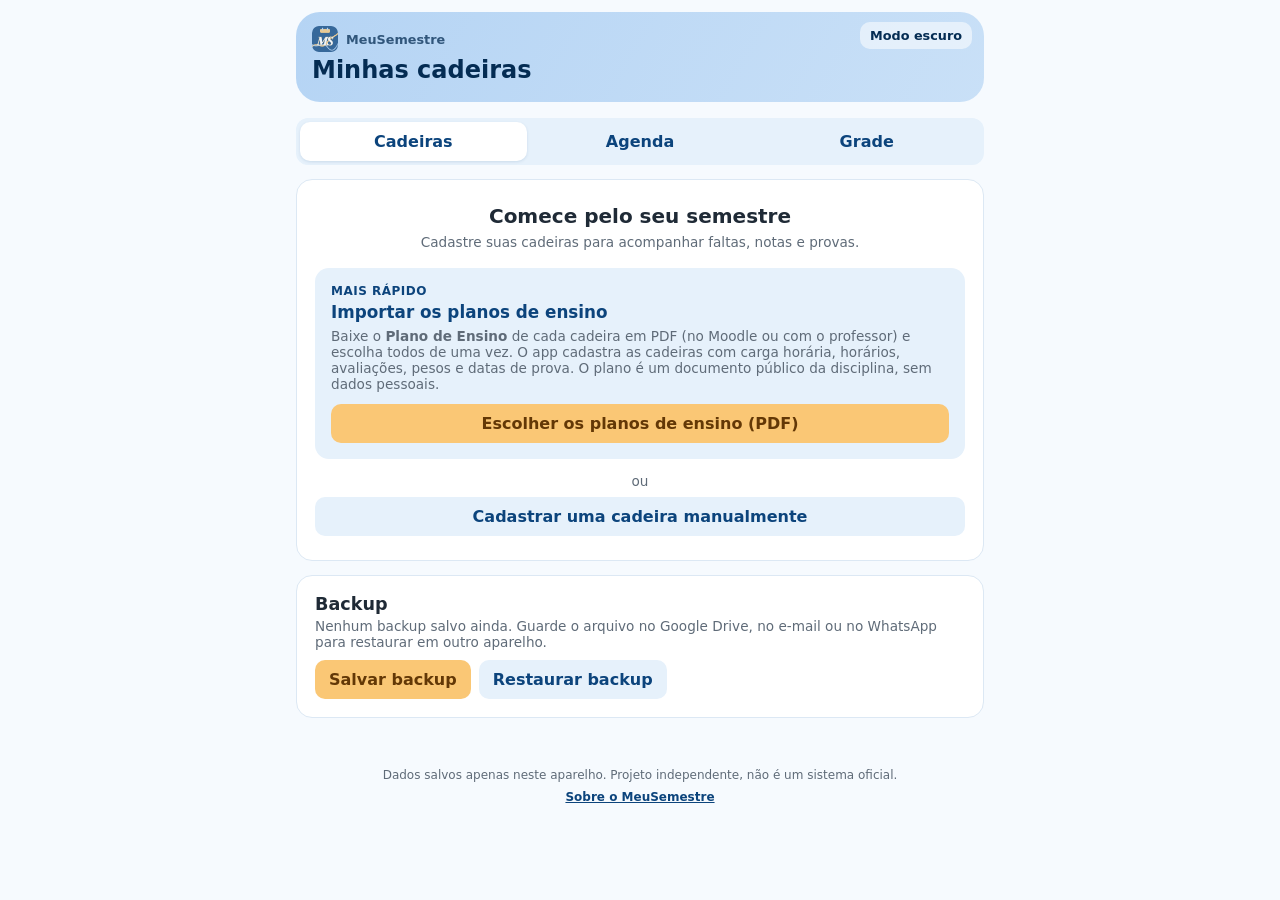
==== commit 26b684f1: "Add files via upload" ====
--- a/index.html
+++ b/index.html
@@ -14,7 +14,7 @@
 <style>
   :root{
     --primaria:#0C447C; --primaria-clara:#E6F1FB; --destaque:#0C447C;
-    --topo:#B5D4F4; --topo-texto:#042C53; --barra-cor:#85B7EB;
+    --topo:#B5D4F4; --topo-2:#C9E0F7; --topo-3:#D6E4F5; --topo-texto:#042C53; --barra-cor:#85B7EB;
     --botao:#FAC775; --botao-texto:#633806;
     --texto:#1f2a36; --suave:#5f6b78; --fundo:#F6FAFE; --card:#ffffff; --borda:#dce8f4;
     --ok:#639922; --atencao:#BA7517; --exame:#D85A30; --erro:#E24B4A;
@@ -24,7 +24,7 @@
   }
   html.escuro{
     --primaria:#B5D4F4; --primaria-clara:#17293b; --destaque:#B5D4F4;
-    --topo:#16283a; --topo-texto:#E6F1FB; --barra-cor:#85B7EB;
+    --topo:#16283a; --topo-2:#1d3350; --topo-3:#1a2d42; --topo-texto:#E6F1FB; --barra-cor:#85B7EB;
     --botao:#FAC775; --botao-texto:#412402;
     --texto:#e6edf5; --suave:#93a3b5; --fundo:#0d1620; --card:#142130; --borda:#22344a;
     --ok:#97C459; --atencao:#EF9F27; --exame:#F0997B; --erro:#F09595;
@@ -71,12 +71,25 @@
   .aval input{padding:8px}
   .x{background:none;color:var(--erro);padding:4px;font-size:1.1rem}
   .vazio{text-align:center;color:var(--suave);padding:40px 10px}
-  .volta{background:none;color:var(--topo-texto);padding:0;margin-bottom:6px;font-weight:400}
+  .volta{display:inline-flex;align-items:center;gap:6px;background:rgba(255,255,255,.55);color:var(--topo-texto);padding:6px 14px 6px 8px;border-radius:99px;margin:4px 0 10px;font-weight:700;font-size:.9rem}
+  html.escuro .volta{background:rgba(255,255,255,.1)}
+  .volta svg{width:18px;height:18px;flex:none}
   .contador{font-size:2rem;font-weight:800}
   .aviso{font-size:.85rem;margin-top:6px}
   footer{text-align:center;color:var(--suave);font-size:.75rem;padding:20px}
-  .abas{display:flex;background:var(--primaria-clara);border-radius:12px;padding:4px;margin-bottom:14px}
-  .abas button{flex:1;background:none;color:var(--primaria)} .abas button.on{background:var(--card);color:var(--primaria);box-shadow:0 1px 3px rgba(12,68,124,.12)}
+  .abas{position:relative;display:flex;background:var(--primaria-clara);border-radius:12px;padding:4px;margin-bottom:14px}
+  .abas button{position:relative;z-index:1;flex:1;background:none;color:var(--primaria)}
+  .abas .ind{position:absolute;z-index:0;top:4px;bottom:4px;left:4px;border-radius:10px;background:var(--card);box-shadow:0 1px 3px rgba(12,68,124,.12);transition:transform .35s cubic-bezier(.3,1.3,.5,1)}
+  .abas:not([data-ok]) button.on{background:var(--card);box-shadow:0 1px 3px rgba(12,68,124,.12)}
+  @keyframes entra{from{opacity:0;transform:translateY(10px)}to{opacity:1;transform:none}}
+  .entra{animation:entra .4s cubic-bezier(.2,.8,.3,1) both}
+  @keyframes onda{0%{background-position:0% 50%}50%{background-position:100% 50%}100%{background-position:0% 50%}}
+  header{background:linear-gradient(120deg,var(--topo),var(--topo-2),var(--topo),var(--topo-3)) !important;background-size:300% 300% !important;animation:onda 16s ease-in-out infinite}
+  .carregando{height:8px;border-radius:99px;background:var(--primaria-clara);overflow:hidden;margin-top:10px}
+  .carregando>div{height:100%;border-radius:99px;background:var(--barra-cor);transition:width .3s}
+  @keyframes brilho{0%{transform:translateX(-100%)}100%{transform:translateX(250%)}}
+  .carregando.vai{position:relative}.carregando.vai::after{content:"";position:absolute;top:0;bottom:0;width:40%;background:linear-gradient(90deg,transparent,rgba(255,255,255,.6),transparent);animation:brilho 1.2s infinite}
+  @media (prefers-reduced-motion: reduce){ header{animation:none} .entra{animation:none} .abas .ind,.barra>div{transition:none} .carregando.vai::after{animation:none} }
   .ag{display:flex;gap:12px;align-items:center;padding:12px 0;border-bottom:1px solid var(--borda)} .ag:last-child{border-bottom:0}
   .ag-data{width:54px;text-align:center;border-radius:10px;padding:6px 0;background:var(--primaria-clara);color:var(--primaria);flex:none}
   .ag-data b{display:block;font-size:1.3rem;line-height:1} .ag-data span{font-size:.7rem;text-transform:uppercase}
@@ -136,7 +149,8 @@
       <div class="meta">${esc(x.cadeira)}${x.lancada?" &middot; nota lançada":""}</div></div>
     ${x.evento?`<button class="x" onclick="excluirEvento('${x.evento}')">&times;</button>`:""}</div>`;
 }
-function abas(at){ const b=(k,t)=>`<button class="${at===k?"on":""}" onclick="ir('${k}')">${t}</button>`; return `<div class="abas">${b("lista","Cadeiras")}${b("agenda","Agenda")}${b("grade","Grade")}</div>`; }
+const ABAS=["lista","agenda","grade"]; let _abaAnterior=null;
+function abas(at){ const b=(k,t)=>`<button class="${at===k?"on":""}" onclick="ir('${k}')">${t}</button>`; return `<div class="abas" data-para="${ABAS.indexOf(at)}"><span class="ind"></span>${b("lista","Cadeiras")}${b("agenda","Agenda")}${b("grade","Grade")}</div>`; }
 
 /* ---------- Regras ---------- */
 // Período = 50 min. Faltas máximas = 25% dos períodos (arredondado para baixo).
@@ -201,15 +215,42 @@
   const app=document.getElementById("app"), topo=document.getElementById("topo"), titulo=document.getElementById("titulo");
   topo.innerHTML="";
   if(tela.nome==="lista"){ titulo.textContent="Minhas cadeiras"; app.innerHTML=telaLista(); }
-  else if(tela.nome==="form"){ titulo.textContent=tela.id?"Editar cadeira":"Nova cadeira"; topo.innerHTML=`<button class="volta" onclick="ir('lista')">&larr; Voltar</button>`; app.innerHTML=telaForm(); desenharAvsForm(); desenharAulasForm(); }
-  else if(tela.nome==="sobre"){ titulo.textContent="Sobre"; topo.innerHTML=`<button class="volta" onclick="ir('lista')">&larr; Voltar</button>`; app.innerHTML=telaSobre(); }
+  else if(tela.nome==="form"){ titulo.textContent=tela.id?"Editar cadeira":"Nova cadeira"; topo.innerHTML=`<button class="volta" onclick="ir('lista')"><svg viewBox="0 0 24 24" fill="none" stroke="currentColor" stroke-width="2.6" stroke-linecap="round" stroke-linejoin="round" aria-hidden="true"><path d="M14.5 5.5 8 12l6.5 6.5"/></svg>Voltar</button>`; app.innerHTML=telaForm(); desenharAvsForm(); desenharAulasForm(); }
+  else if(tela.nome==="sobre"){ titulo.textContent="Sobre"; topo.innerHTML=`<button class="volta" onclick="ir('lista')"><svg viewBox="0 0 24 24" fill="none" stroke="currentColor" stroke-width="2.6" stroke-linecap="round" stroke-linejoin="round" aria-hidden="true"><path d="M14.5 5.5 8 12l6.5 6.5"/></svg>Voltar</button>`; app.innerHTML=telaSobre(); }
   else if(tela.nome==="grade"){ titulo.textContent="Grade semanal"; app.innerHTML=telaGrade(); }
   else if(tela.nome==="agenda"){ titulo.textContent="Agenda"; app.innerHTML=telaAgenda(); }
-  else if(tela.nome==="evento"){ titulo.textContent="Novo evento"; topo.innerHTML=`<button class="volta" onclick="ir('agenda')">&larr; Voltar</button>`; app.innerHTML=telaEvento(); }
-  else if(tela.nome==="importar"){ titulo.textContent="Revisar importação"; topo.innerHTML=`<button class="volta" onclick="ir('lista')">&larr; Cancelar</button>`; app.innerHTML=telaImportar(); }
-  else if(tela.nome==="detalhe"){ const c=achar(tela.id); if(!c){ir("lista");return;} titulo.textContent=c.nome; topo.innerHTML=`<button class="volta" onclick="ir('lista')">&larr; Voltar</button>`; app.innerHTML=telaDetalhe(c); }
+  else if(tela.nome==="evento"){ titulo.textContent="Novo evento"; topo.innerHTML=`<button class="volta" onclick="ir('agenda')"><svg viewBox="0 0 24 24" fill="none" stroke="currentColor" stroke-width="2.6" stroke-linecap="round" stroke-linejoin="round" aria-hidden="true"><path d="M14.5 5.5 8 12l6.5 6.5"/></svg>Voltar</button>`; app.innerHTML=telaEvento(); }
+  else if(tela.nome==="importar"){ titulo.textContent="Revisar importação"; topo.innerHTML=`<button class="volta" onclick="ir('lista')"><svg viewBox="0 0 24 24" fill="none" stroke="currentColor" stroke-width="2.6" stroke-linecap="round" stroke-linejoin="round" aria-hidden="true"><path d="M14.5 5.5 8 12l6.5 6.5"/></svg>Cancelar</button>`; app.innerHTML=telaImportar(); }
+  else if(tela.nome==="detalhe"){ const c=achar(tela.id); if(!c){ir("lista");return;} titulo.textContent=c.nome; topo.innerHTML=`<button class="volta" onclick="ir('lista')"><svg viewBox="0 0 24 24" fill="none" stroke="currentColor" stroke-width="2.6" stroke-linecap="round" stroke-linejoin="round" aria-hidden="true"><path d="M14.5 5.5 8 12l6.5 6.5"/></svg>Voltar</button>`; app.innerHTML=telaDetalhe(c); }
+  efeitos();
 }
 function ir(nome,id){ tela={nome,id}; render(); window.scrollTo(0,0); }
+/* ---------- Animações ---------- */
+let _telaAnimada=null;
+const semMovimento=()=>matchMedia("(prefers-reduced-motion: reduce)").matches;
+function posicionarAbas(el,i,anima){
+  const ind=el.querySelector(".ind"), bt=el.querySelectorAll("button")[i]; if(!ind||!bt) return;
+  ind.style.transition=anima?"":"none"; ind.style.width=bt.offsetWidth+"px"; ind.style.transform=`translateX(${bt.offsetLeft-4}px)`;
+}
+function efeitos(){
+  const chave=tela.nome+"|"+(tela.id||""), nova=chave!==_telaAnimada; _telaAnimada=chave;
+  const ab=document.querySelector(".abas[data-para]");
+  if(ab){ const para=+ab.dataset.para; ab.dataset.ok="1";
+    if(_abaAnterior!==null && _abaAnterior!==para && !semMovimento()){ posicionarAbas(ab,_abaAnterior,false); ab.offsetWidth; posicionarAbas(ab,para,true); }
+    else posicionarAbas(ab,para,false);
+    _abaAnterior=para; }
+  if(!nova || semMovimento()) return;
+  document.querySelectorAll("#app > .card, #app > div > .card").forEach((c,i)=>{ if(i<12){ c.classList.add("entra"); c.style.animationDelay=(i*45)+"ms"; } });
+  document.querySelectorAll(".barra>div").forEach(b=>{ const w=b.style.width; b.style.transition="none"; b.style.width="0"; b.offsetWidth; b.style.transition="width .8s cubic-bezier(.2,.8,.3,1)"; b.style.width=w; });
+  document.querySelectorAll(".termo-barra").forEach(t=>{ t.animate([{transform:"scaleX(0)"},{transform:"scaleX(1)"}],{duration:800,easing:"cubic-bezier(.2,.8,.3,1)"}); });
+  document.querySelectorAll("[data-conta]").forEach(el=>{
+    const fim=parseFloat(el.dataset.conta), dec=+el.dataset.dec, t0=performance.now(), dur=700;
+    if(!fim) return;
+    const f=n=>n.toLocaleString("pt-BR",{minimumFractionDigits:dec,maximumFractionDigits:dec});
+    (function passo(t){ const p=Math.min(1,(t-t0)/dur), e=1-Math.pow(1-p,3); el.textContent=f(fim*e); if(p<1) requestAnimationFrame(passo); })(t0);
+  });
+}
+addEventListener("resize",()=>{ const ab=document.querySelector(".abas[data-para]"); if(ab) posicionarAbas(ab,+ab.dataset.para,false); });
 function achar(i){ return dados.cadeiras.find(c=>c.id===i); }
 
 function telaLista(){
@@ -243,7 +284,7 @@
       <div class="meta">Faltas lançadas: ${c.faltas} de ${max}</div>
       <div class="barra"><div style="width:${pct}%;background:${corFalta(c.faltas,max)}"></div></div>
       <span class="status ${s.cls}">${s.txt}</span>
-      <div class="media-linha"><span>Média</span><span>${fmt2(n.pontos)}</span></div>
+      <div class="media-linha"><span>Média</span><span data-conta="${n.pontos}" data-dec="2">${fmt2(n.pontos)}</span></div>
       <div class="meta">${s.det}</div></div>`;
   });
   return h+`</div>`+cardBackup();
@@ -338,7 +379,7 @@
 
   let h=`<div class="card">
     <div class="linha entre"><h2>Faltas</h2><span class="meta">${c.ch}h &middot; ${periodos(c.ch)} períodos</span></div>
-    <div class="linha entre" style="margin-top:6px"><div><span class="contador">${c.faltas}</span><span class="meta"> / ${max} permitidas</span></div></div>
+    <div class="linha entre" style="margin-top:6px"><div><span class="contador" data-conta="${c.faltas}" data-dec="0">${c.faltas}</span><span class="meta"> / ${max} permitidas</span></div></div>
     <div class="barra"><div style="width:${pct}%;background:${corFalta(c.faltas,max)}"></div></div>
     ${avisoF}
     <div class="linha" style="margin-top:12px">
@@ -350,7 +391,7 @@
 
   h+=`<div class="card"><div class="linha entre"><h2>Notas</h2><span class="status ${s.cls}">${s.txt}</span></div>
     <div class="meta" style="margin-bottom:10px">Digite a nota (0 a 10) quando receber.</div>`;
-  h+=`<div class="media-linha"><span>Média</span><span>${fmt2(n.pontos)}</span></div>`;
+  h+=`<div class="media-linha"><span>Média</span><span data-conta="${n.pontos}" data-dec="2">${fmt2(n.pontos)}</span></div>`;
   c.avaliacoes.forEach((a,i)=>{
     const v=notaDe(a);
     if(a.data){ const nd=diasAte(a.data);
@@ -512,6 +553,13 @@
   if(_ultimaFalta) h+=`<div class="linha entre" style="margin-top:10px"><span class="meta">Falta registrada.</span><button class="sec mini" onclick="desfazerFalta()">Desfazer</button></div>`;
   return h+`</div>`;
 }
+function nomeCurto(n){
+  let t=n.replace(/^(Introdução|Introducao)\s+(à|a|ao|aos|às)\s+/i,"").replace(/^Fundamentos\s+de\s+/i,"")
+    .replace(/Inteligência Artificial/gi,"IA").replace(/Programação Orientada a Objetos/gi,"POO").replace(/\s+na Área da\s+/i," na ");
+  if(t.length>20 && /^[^\s]+,/.test(t)) t=t.split(",")[0];
+  if(t.length>20){ const p=t.split(/[\s,]+/).filter(w=>w.length>3); if(p.length>1) t=p.map(w=>w[0].toUpperCase()).join("")+(/\s(I{1,3}|IV|V)$/.test(t)?" "+t.match(/\s(I{1,3}|IV|V)$/)[1]:""); }
+  return t.charAt(0).toUpperCase()+t.slice(1);
+}
 const CORES_GRADE=[["#E6F1FB","#0C447C"],["#FAEEDA","#633806"],["#EAF3DE","#27500A"],["#FBEAF0","#72243E"],["#EEEDFE","#3C3489"],["#E1F5EE","#085041"],["#FAECE7","#712B13"],["#F1EFE8","#444441"]];
 const CORES_GRADE_ESC=[["#17304a","#B5D4F4"],["#3b2a0c","#FAC775"],["#23360f","#C0DD97"],["#3d1a28","#F4C0D1"],["#26214a","#CECBF6"],["#0f3a30","#9FE1CB"],["#3d2015","#F5C4B3"],["#2c2c2a","#D3D1C7"]];
 function telaGrade(){
@@ -524,16 +572,33 @@
   const esc2=document.documentElement.classList.contains("escuro")?CORES_GRADE_ESC:CORES_GRADE;
   const hojeDia=DIA_JS[new Date().getDay()];
   if(com.length){
-    h+=`<div class="card" style="padding:10px;overflow-x:auto"><div style="display:grid;grid-template-columns:42px repeat(${dias.length},minmax(64px,1fr));grid-template-rows:28px repeat(${tempos.length-1},minmax(34px,auto));gap:3px;font-size:.72rem">`;
+    h+=`<div class="card" style="padding:10px;overflow-x:auto"><div style="display:grid;grid-template-columns:42px repeat(${dias.length},minmax(64px,1fr));grid-template-rows:28px ${tempos.slice(0,-1).map((t,i)=>Math.max(30,Math.round(periodosEntre(t,tempos[i+1])*50*0.75))+"px").join(" ")} 14px;gap:3px;font-size:.72rem">`;
     h+=`<div></div>`+dias.map((d,i)=>`<div style="grid-column:${i+2};grid-row:1;text-align:center;font-weight:800;color:${d===hojeDia?"var(--botao-texto)":"var(--primaria)"};${d===hojeDia?"background:var(--botao);border-radius:8px;":""}padding-top:6px">${d.slice(0,3)}</div>`).join("");
-    tempos.slice(0,-1).forEach((t,i)=>h+=`<div style="grid-column:1;grid-row:${i+2};color:var(--suave);font-size:.68rem">${t}</div>`);
+    tempos.forEach((t,i)=>h+=`<div style="grid-column:1;grid-row:${i+2};color:var(--suave);font-size:.68rem;border-top:1px dashed var(--borda);padding-top:2px">${t}</div>`);
     com.forEach(x=>{ const [bg,fg]=esc2[x.ci%esc2.length];
-      h+=`<div onclick="ir('detalhe','${x.c.id}')" style="cursor:pointer;grid-column:${dias.indexOf(x.a.dia)+2};grid-row:${tempos.indexOf(x.a.ini)+2}/${tempos.indexOf(x.a.fim)+2};background:${bg};color:${fg};border-radius:8px;padding:5px;line-height:1.2;overflow:hidden"><div style="font-weight:700;display:-webkit-box;-webkit-line-clamp:4;-webkit-box-orient:vertical;overflow:hidden">${esc(x.c.nome)}</div><div style="opacity:.8;margin-top:2px">${x.a.ini}–${x.a.fim}</div></div>`; });
+      h+=`<div onclick="ir('detalhe','${x.c.id}')" style="cursor:pointer;grid-column:${dias.indexOf(x.a.dia)+2};grid-row:${tempos.indexOf(x.a.ini)+2}/${tempos.indexOf(x.a.fim)+2};background:${bg};color:${fg};border-radius:8px;padding:5px;line-height:1.2;overflow:hidden"><div style="font-weight:800;font-size:.8rem;hyphens:auto;overflow-wrap:anywhere">${esc(nomeCurto(x.c.nome))}</div><div style="opacity:.85;margin-top:3px;font-size:.68rem">${x.a.ini}<br>${x.a.fim}</div></div>`; });
     h+=`</div></div>`;
   }
-  if(sem.length) h+=`<div class="card"><h2>Sem horário</h2><div class="meta" style="margin:4px 0 8px">Adicione início e fim em "Editar cadeira" para aparecerem na grade.</div>${sem.map(x=>`<div class="linha entre" style="padding:6px 0;cursor:pointer" onclick="ir('form','${x.c.id}')"><span>${esc(x.c.nome)}</span><span class="meta">${x.a.dia} &middot; ${x.a.periodos}p</span></div>`).join("")}</div>`;
+  if(sem.length){
+    h+=`<div class="card" style="border-color:var(--atencao);background:var(--aviso-fundo)">
+      <h2>Faltam ${sem.length} horário(s) para montar a grade</h2>
+      <div class="meta" style="margin:6px 0 12px">Reimporte os planos de ensino (suas notas e faltas são mantidas) ou preencha o início e o fim de cada aula aqui embaixo.</div>
+      <button style="width:100%" onclick="document.getElementById('pdf-in').click()">Reimportar planos de ensino</button>
+      <input type="file" id="pdf-in" accept="application/pdf,.pdf" multiple style="display:none" onchange="importarPlanos(this.files);this.value=''">
+      <div id="imp-msg"></div></div>`;
+    h+=`<div class="card"><h2>Preencher horários</h2>`;
+    sem.forEach(x=>{ const [bg,fg]=esc2[x.ci%esc2.length]; const k=x.c.aulas.indexOf(x.a);
+      h+=`<div style="background:${bg};color:${fg};border-radius:12px;padding:10px 12px;margin-top:10px">
+        <div style="font-weight:700">${esc(x.c.nome)}</div><div style="font-size:.85rem;opacity:.85;margin-bottom:8px">${x.a.dia} &middot; ${x.a.periodos} período(s)</div>
+        <div class="aval" style="grid-template-columns:1fr 1fr;margin:0">
+          <label style="margin:0;color:${fg}">Início<input type="time" value="${x.a.ini||""}" onchange="horarioAula('${x.c.id}',${k},'ini',this.value)"></label>
+          <label style="margin:0;color:${fg}">Fim<input type="time" value="${x.a.fim||""}" onchange="horarioAula('${x.c.id}',${k},'fim',this.value)"></label></div></div>`; });
+    h+=`</div>`;
+  }
   return h;
 }
+
+function horarioAula(cid,k,campo,v){ const a=achar(cid).aulas[k]; a[campo]=v; if(a.ini&&a.fim){ a.periodos=periodosEntre(a.ini,a.fim); salvar(); render(); } else salvar(); }
 
 /* ---------- Termômetro e comemoração ---------- */
 function termometro(){
@@ -544,9 +609,9 @@
   const leg=(k,cor,t)=>g[k]?`<span style="display:inline-flex;align-items:center;gap:5px;margin-right:12px"><i style="width:10px;height:10px;border-radius:3px;background:${cor};display:inline-block"></i>${g[k]} ${t}</span>`:"";
   const frase = g.ok===n ? "Semestre garantido. Todas as cadeiras aprovadas!" : g.ok ? `Faltam ${n-g.ok} para fechar o semestre.` : "Nenhuma cadeira garantida ainda. Bora!";
   return `<div class="card">
-    <div class="linha entre"><h2>Seu semestre</h2><span style="font-weight:800;color:var(--primaria);font-size:1.1rem">${g.ok} de ${n}</span></div>
+    <div class="linha entre"><h2>Seu semestre</h2><span style="font-weight:800;color:var(--primaria);font-size:1.1rem"><span data-conta="${g.ok}" data-dec="0">${g.ok}</span> de ${n}</span></div>
     <div class="meta">cadeiras garantidas &middot; ${frase}</div>
-    <div style="display:flex;gap:3px;height:16px;border-radius:99px;overflow:hidden;margin:12px 0 10px;background:var(--primaria-clara)">
+    <div class="termo-barra" style="display:flex;gap:3px;height:16px;border-radius:99px;overflow:hidden;margin:12px 0 10px;background:var(--primaria-clara);transform-origin:left">
       ${seg("ok","var(--ok)")}${seg("atencao","var(--barra-cor)")}${seg("exame","var(--atencao)")}${seg("erro","var(--erro)")}${seg("neutro","var(--borda)")}
     </div>
     <div class="meta" style="font-size:.8rem">${leg("ok","var(--ok)","garantida(s)")}${leg("atencao","var(--barra-cor)","em andamento")}${leg("exame","var(--atencao)","rumo ao exame")}${leg("erro","var(--erro)","em risco")}${leg("neutro","var(--borda)","sem notas")}</div>
@@ -774,9 +839,9 @@
 async function importarPlanos(lista){
   const arqs=[...(lista||[])]; if(!arqs.length) return;
   const msg=document.getElementById("imp-msg");
-  msg.innerHTML=`<div class="card meta">Lendo ${arqs.length} plano(s) de ensino...</div>`;
-  const lidos=[], falhas=[]; let erro=null;
-  for(const f of arqs){
+  const progresso=k=>{ msg.innerHTML=`<div class="card"><div style="font-weight:700">Lendo os planos de ensino</div><div class="meta">${k<arqs.length?`Plano ${k+1} de ${arqs.length}: ${esc(arqs[k].name)}`:"Organizando as cadeiras..."}</div><div class="carregando vai"><div style="width:${Math.round((k+.5)/arqs.length*100)}%"></div></div></div>`; };
+  const lidos=[], falhas=[]; let erro=null, k=0;
+  for(const f of arqs){ progresso(k++);
     try{ const p=lerPlano(await linhasDoPDF(f)); if(p) lidos.push(p); else falhas.push(f.name); }
     catch(e){ console.error(e); erro=e; falhas.push(f.name); }
   }
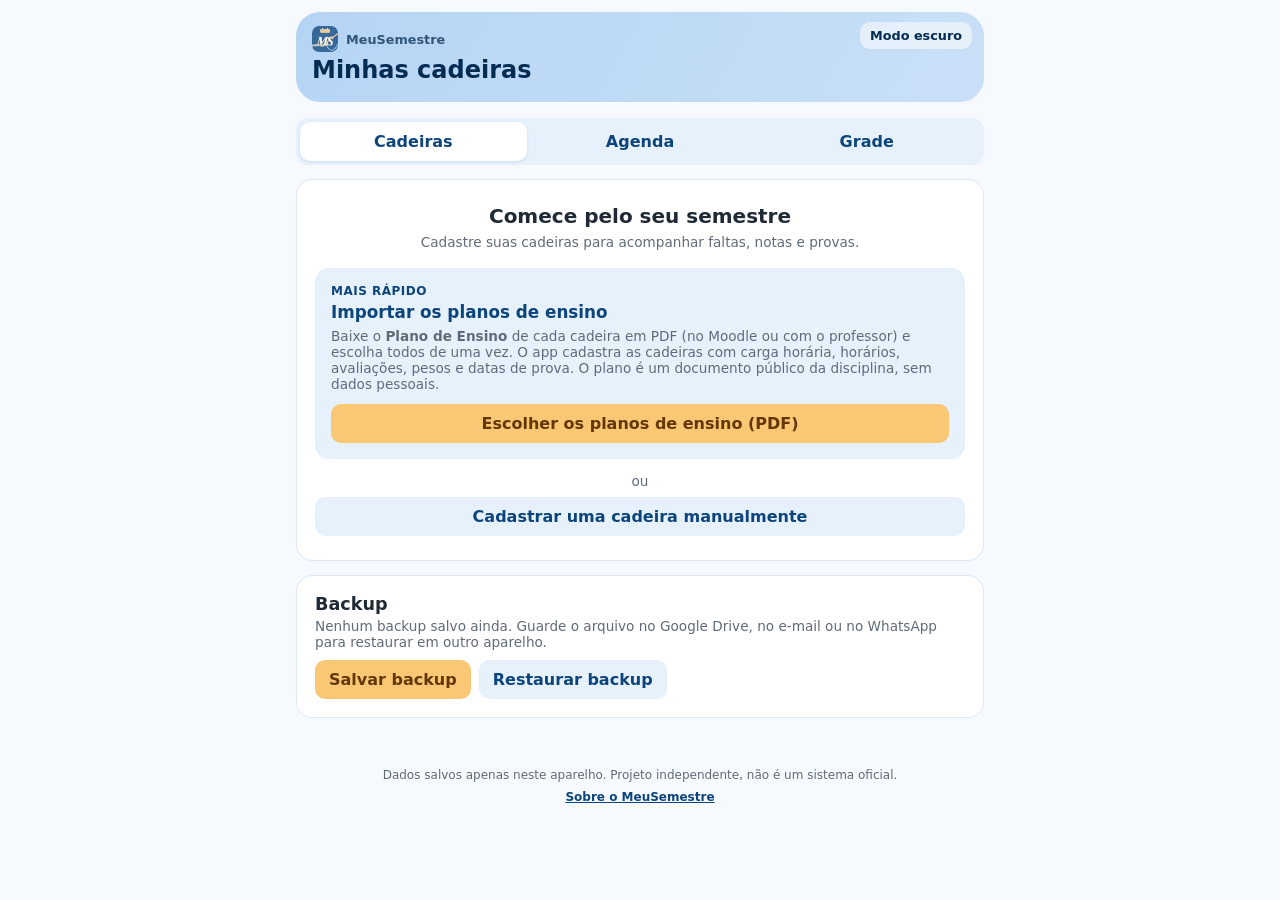
==== commit 5eadf579: "Separa o index.html em módulos por responsabilidade Reorganização sem mudança de visual, textos, cál" ====
--- a/index.html
+++ b/index.html
@@ -5,912 +5,24 @@
 <meta name="viewport" content="width=device-width, initial-scale=1">
 <meta name="theme-color" content="#F6FAFE">
 <link rel="manifest" href="manifest.json">
-<link rel="icon" href="icon-192.png">
-<link rel="apple-touch-icon" href="icon-192.png">
+<link rel="icon" href="img/icon-192.png">
+<link rel="apple-touch-icon" href="img/icon-192.png">
 <meta name="apple-mobile-web-app-capable" content="yes">
 <meta name="apple-mobile-web-app-title" content="MeuSemestre">
+<!-- Fica inline de propósito: aplica o tema escuro antes da primeira pintura, para a tela não piscar em branco. -->
 <script>try{ const t=localStorage.getItem("meusemestre-tema"); if(t==="escuro"||(t!=="claro"&&matchMedia("(prefers-color-scheme: dark)").matches)) document.documentElement.classList.add("escuro"); }catch(e){}</script>
 <title>MeuSemestre</title>
-<style>
-  :root{
-    --primaria:#0C447C; --primaria-clara:#E6F1FB; --destaque:#0C447C;
-    --topo:#B5D4F4; --topo-2:#C9E0F7; --topo-3:#D6E4F5; --topo-texto:#042C53; --barra-cor:#85B7EB;
-    --botao:#FAC775; --botao-texto:#633806;
-    --texto:#1f2a36; --suave:#5f6b78; --fundo:#F6FAFE; --card:#ffffff; --borda:#dce8f4;
-    --ok:#639922; --atencao:#BA7517; --exame:#D85A30; --erro:#E24B4A;
-    --ok-f:#EAF3DE; --ok-t:#27500A; --at-f:#FAEEDA; --at-t:#633806; --ex-f:#FAECE7; --ex-t:#712B13; --er-f:#FCEBEB; --er-t:#791F1F; --ne-f:#EEF1F4; --ne-t:#4a5562;
-    --raio:16px;
-    --campo:#fff; --perigo-fundo:#FCEBEB; --semana-fundo:#FAEEDA; --semana-texto:#633806; --hoje-fundo:#F5C4B3; --hoje-texto:#712B13; --aviso-fundo:#FDF6E8;
-  }
-  html.escuro{
-    --primaria:#B5D4F4; --primaria-clara:#17293b; --destaque:#B5D4F4;
-    --topo:#16283a; --topo-2:#1d3350; --topo-3:#1a2d42; --topo-texto:#E6F1FB; --barra-cor:#85B7EB;
-    --botao:#FAC775; --botao-texto:#412402;
-    --texto:#e6edf5; --suave:#93a3b5; --fundo:#0d1620; --card:#142130; --borda:#22344a;
-    --ok:#97C459; --atencao:#EF9F27; --exame:#F0997B; --erro:#F09595;
-    --ok-f:#23360f; --ok-t:#C0DD97; --at-f:#3b2a0c; --at-t:#FAC775; --ex-f:#3d2015; --ex-t:#F5C4B3; --er-f:#3d1818; --er-t:#F7C1C1; --ne-f:#1e2c3b; --ne-t:#b6c3d0;
-    --campo:#0d1620; --perigo-fundo:#3d1818; --semana-fundo:#3b2a0c; --semana-texto:#FAC775; --hoje-fundo:#4a2516; --hoje-texto:#F5C4B3; --aviso-fundo:#2a2210;
-  }
-  *{box-sizing:border-box}
-  body{margin:0;font-family:system-ui,-apple-system,"Segoe UI",Roboto,sans-serif;background:var(--fundo);color:var(--texto)}
-  header{position:relative;background:var(--topo);color:var(--topo-texto);border-radius:24px;width:calc(100% - 32px);max-width:688px;margin:max(12px,env(safe-area-inset-top)) auto 0}
-  .barra-topo{padding:14px 16px 0;font-size:.8rem;font-weight:600;opacity:.75}
-  .barra-titulo{padding:4px 16px 18px}
-  header h1{margin:0;font-size:1.5rem;font-weight:800}
-  .tema{position:absolute;right:12px;top:10px;background:rgba(255,255,255,.55);color:var(--topo-texto);font-weight:600;padding:6px 10px;font-size:.8rem}
-  html.escuro .tema{background:rgba(255,255,255,.1)}
-  main{max-width:720px;margin:0 auto;padding:16px}
-  .card{background:var(--card);border:1px solid var(--borda);border-radius:var(--raio);padding:18px;margin-bottom:14px}
-  .nome-cad{color:var(--destaque);font-size:1.25rem;font-weight:700;margin:4px 0 8px}
-  .rotulo{color:var(--suave);font-size:.8rem}
-  .chip{display:inline-block;background:var(--chip);color:#fff;border-radius:6px;padding:4px 10px;font-size:.85rem;margin-top:6px}
-  .media-linha{display:flex;justify-content:space-between;align-items:center;background:var(--primaria-clara);border-radius:12px;padding:10px 14px;margin:12px 0;font-size:1.1rem;font-weight:700;color:var(--primaria)}
-  .nota-bloco{margin:12px 0;color:var(--suave);font-size:1.05rem}
-  .nota-bloco .sub{display:flex;gap:8px;align-items:center;margin:8px 0 0 10px;color:var(--suave);font-size:.95rem}
-  .nota-bloco .sub::before{content:"";width:8px;height:8px;border-radius:50%;background:var(--barra-cor);flex:none}
-  .nota-bloco .nm{color:var(--primaria)}
-  .nota-bloco input{width:80px;padding:6px;margin-left:auto}
-  .card h2{margin:0 0 4px;font-size:1.1rem}
-  .meta{color:var(--suave);font-size:.85rem}
-  button{font:inherit;border:0;border-radius:10px;padding:10px 14px;cursor:pointer;background:var(--botao);color:var(--botao-texto);font-weight:600}
-  button.sec{background:var(--primaria-clara);color:var(--primaria)}
-  button.perigo{background:var(--perigo-fundo);color:var(--erro)}
-  button.mini{padding:6px 10px;font-size:.85rem}
-  .linha{display:flex;gap:8px;align-items:center;flex-wrap:wrap}
-  .entre{justify-content:space-between}
-  input,select{font:inherit;padding:10px;border:1px solid var(--borda);border-radius:10px;width:100%;background:var(--campo);color:var(--texto)}
-  input[type=date]{color-scheme:light} html.escuro input[type=date]{color-scheme:dark}
-  label{font-size:.85rem;color:var(--suave);display:block;margin:10px 0 4px}
-  .barra{height:10px;background:var(--primaria-clara);border-radius:99px;overflow:hidden;margin:8px 0}
-  .barra>div{height:100%;border-radius:99px;transition:width .3s}
-  .status{display:inline-block;padding:4px 10px;border-radius:99px;font-size:.8rem;font-weight:700}
-  .s-ok{background:var(--ok-f);color:var(--ok-t)} .s-atencao{background:var(--at-f);color:var(--at-t)} .s-exame{background:var(--ex-f);color:var(--ex-t)} .s-erro{background:var(--er-f);color:var(--er-t)} .s-neutro{background:var(--ne-f);color:var(--ne-t)}
-  .destaque{background:var(--primaria-clara);border-radius:12px;padding:14px;margin-top:10px}
-  .destaque .grande{font-size:1.8rem;font-weight:800;color:var(--primaria)}
-  .aval{display:grid;grid-template-columns:1fr 70px 80px 32px;gap:6px;align-items:center;margin-bottom:6px}
-  .aval input{padding:8px}
-  .x{background:none;color:var(--erro);padding:4px;font-size:1.1rem}
-  .vazio{text-align:center;color:var(--suave);padding:40px 10px}
-  .volta{display:inline-flex;align-items:center;gap:6px;background:rgba(255,255,255,.55);color:var(--topo-texto);padding:6px 14px 6px 8px;border-radius:99px;margin:4px 0 10px;font-weight:700;font-size:.9rem}
-  html.escuro .volta{background:rgba(255,255,255,.1)}
-  .volta svg{width:18px;height:18px;flex:none}
-  .contador{font-size:2rem;font-weight:800}
-  .aviso{font-size:.85rem;margin-top:6px}
-  footer{text-align:center;color:var(--suave);font-size:.75rem;padding:20px}
-  .abas{position:relative;display:flex;background:var(--primaria-clara);border-radius:12px;padding:4px;margin-bottom:14px}
-  .abas button{position:relative;z-index:1;flex:1;background:none;color:var(--primaria)}
-  .abas .ind{position:absolute;z-index:0;top:4px;bottom:4px;left:4px;border-radius:10px;background:var(--card);box-shadow:0 1px 3px rgba(12,68,124,.12);transition:transform .35s cubic-bezier(.3,1.3,.5,1)}
-  .abas:not([data-ok]) button.on{background:var(--card);box-shadow:0 1px 3px rgba(12,68,124,.12)}
-  @keyframes entra{from{opacity:0;transform:translateY(10px)}to{opacity:1;transform:none}}
-  .entra{animation:entra .4s cubic-bezier(.2,.8,.3,1) both}
-  @keyframes onda{0%{background-position:0% 50%}50%{background-position:100% 50%}100%{background-position:0% 50%}}
-  header{background:linear-gradient(120deg,var(--topo),var(--topo-2),var(--topo),var(--topo-3)) !important;background-size:300% 300% !important;animation:onda 16s ease-in-out infinite}
-  .carregando{height:8px;border-radius:99px;background:var(--primaria-clara);overflow:hidden;margin-top:10px}
-  .carregando>div{height:100%;border-radius:99px;background:var(--barra-cor);transition:width .3s}
-  @keyframes brilho{0%{transform:translateX(-100%)}100%{transform:translateX(250%)}}
-  .carregando.vai{position:relative}.carregando.vai::after{content:"";position:absolute;top:0;bottom:0;width:40%;background:linear-gradient(90deg,transparent,rgba(255,255,255,.6),transparent);animation:brilho 1.2s infinite}
-  @media (prefers-reduced-motion: reduce){ header{animation:none} .entra{animation:none} .abas .ind,.barra>div{transition:none} .carregando.vai::after{animation:none} }
-  .ag{display:flex;gap:12px;align-items:center;padding:12px 0;border-bottom:1px solid var(--borda)} .ag:last-child{border-bottom:0}
-  .ag-data{width:54px;text-align:center;border-radius:10px;padding:6px 0;background:var(--primaria-clara);color:var(--primaria);flex:none}
-  .ag-data b{display:block;font-size:1.3rem;line-height:1} .ag-data span{font-size:.7rem;text-transform:uppercase}
-  .ag-hoje{background:var(--hoje-fundo);color:var(--hoje-texto)} .ag-semana{background:var(--semana-fundo);color:var(--semana-texto)} .ag-passou{opacity:.55}
-  .tag{font-size:.75rem;font-weight:700;color:var(--primaria);text-transform:uppercase;letter-spacing:.5px}
-  .card-cad{-webkit-user-select:none;user-select:none;-webkit-touch-callout:none;transition:box-shadow .15s}
-  .card-cad.arrastando{position:relative;z-index:5;box-shadow:0 12px 30px rgba(12,68,124,.25);transition:none;cursor:grabbing}
-  .resumo{display:flex;gap:16px;margin-top:10px;font-size:.85rem}
-  .resumo b{display:block;font-size:1.1rem;color:var(--texto)}
-</style>
+<link rel="stylesheet" href="css/base.css">
+<link rel="stylesheet" href="css/componentes.css">
 </head>
 <body>
 <header>
-  <div class="barra-topo" style="display:flex;align-items:center;gap:8px"><img src="icon-192.png" alt="" width="26" height="26" style="border-radius:7px">MeuSemestre</div><button class="tema" id="btn-tema" onclick="trocarTema()"></button>
+  <div class="barra-topo" style="display:flex;align-items:center;gap:8px"><img src="img/icon-192.png" alt="" width="26" height="26" style="border-radius:7px">MeuSemestre</div><button class="tema" id="btn-tema" onclick="trocarTema()"></button>
   <div class="barra-titulo"><div id="topo"></div><h1 id="titulo">Faltas e Notas</h1></div>
 </header>
 <main id="app"></main>
 <footer>Dados salvos apenas neste aparelho. Projeto independente, não é um sistema oficial.<br><a href="#" onclick="ir('sobre');return false" style="color:var(--primaria);font-weight:600;display:inline-block;margin-top:8px">Sobre o MeuSemestre</a></footer>
 
-<script>
-const CHAVE = "ufcspa-faltas-notas-v1";
-let dados = carregar(); dados.eventos = dados.eventos || []; dados.criadoEm = dados.criadoEm || new Date().toISOString();
-try{ navigator.storage && navigator.storage.persist && navigator.storage.persist(); }catch(e){}
-let tela = {nome:"lista"};
-
-function carregar(){ try{ return JSON.parse(localStorage.getItem(CHAVE)) || {cadeiras:[]}; }catch(e){ return {cadeiras:[]}; } }
-function salvar(){ try{ localStorage.setItem(CHAVE, JSON.stringify(dados)); }catch(e){} }
-const id = () => Math.random().toString(36).slice(2,10);
-const fmt = n => (Math.round(n*100)/100).toLocaleString("pt-BR",{maximumFractionDigits:2});
-const fmt2 = n => n.toLocaleString("pt-BR",{minimumFractionDigits:2,maximumFractionDigits:2});
-const virg = v => v===null||v===undefined||v==="" ? "" : String(v).replace(".",",");
-const num = v => { if(v===""||v===null||v===undefined) return null; const n=parseFloat(String(v).replace(",",".")); return isNaN(n)?null:n; };
-const esc = s => String(s).replace(/[&<>"']/g,c=>({"&":"&amp;","<":"&lt;",">":"&gt;",'"':"&quot;","'":"&#39;"}[c]));
-
-/* ---------- Datas ---------- */
-function hojeISO(){ const d=new Date(); return new Date(d.getFullYear(),d.getMonth(),d.getDate()); }
-function dataDe(iso){ const [a,m,d]=iso.split("-").map(Number); return new Date(a,m-1,d); }
-function diasAte(iso){ return Math.round((dataDe(iso)-hojeISO())/86400000); }
-function dataCurta(iso){ const [a,m,d]=iso.split("-"); return `${d}/${m}`; }
-function quando(n){ return n===0?"hoje":n===1?"amanhã":n>1?`em ${n} dias`:n===-1?"ontem":`há ${-n} dias`; }
-const MESES=["jan","fev","mar","abr","mai","jun","jul","ago","set","out","nov","dez"];
-const TIPOS=["Prova","Trabalho","Seminário","Aula prática","Aula EAD","Sem aula","Data limite","Outro"];
-function itensAgenda(){
-  const it=[];
-  dados.cadeiras.forEach(c=>c.avaliacoes.forEach(a=>{ if(a.data) it.push({data:a.data,cadeira:c.nome,cid:c.id,tipo:"Avaliação",titulo:a.nome,lancada:notaDe(a)!==null}); }));
-  dados.eventos.forEach(e=>{ const c=achar(e.cadeiraId); it.push({data:e.data,cadeira:c?c.nome:"Geral",cid:c?c.id:null,tipo:e.tipo,titulo:e.obs||e.tipo,evento:e.id}); });
-  return it.sort((a,b)=>a.data.localeCompare(b.data));
-}
-function itemAgendaHTML(x){
-  const n=diasAte(x.data), d=dataDe(x.data);
-  const cls=n<0?"ag-passou":n<=1?"ag-hoje":n<=6?"ag-semana":"";
-  return `<div class="ag ${n<0?"ag-passou":""}">
-    <div class="ag-data ${cls}"><b>${d.getDate()}</b><span>${MESES[d.getMonth()]}</span></div>
-    <div style="flex:1;cursor:${x.cid?"pointer":"default"}" ${x.cid?`onclick="ir('detalhe','${x.cid}')"`:""}>
-      <div class="tag">${esc(x.tipo)} &middot; ${quando(n)}</div>
-      <div style="font-weight:700">${esc(x.titulo)}</div>
-      <div class="meta">${esc(x.cadeira)}${x.lancada?" &middot; nota lançada":""}</div></div>
-    ${x.evento?`<button class="x" onclick="excluirEvento('${x.evento}')">&times;</button>`:""}</div>`;
-}
-const ABAS=["lista","agenda","grade"]; let _abaAnterior=null;
-function abas(at){ const b=(k,t)=>`<button class="${at===k?"on":""}" onclick="ir('${k}')">${t}</button>`; return `<div class="abas" data-para="${ABAS.indexOf(at)}"><span class="ind"></span>${b("lista","Cadeiras")}${b("agenda","Agenda")}${b("grade","Grade")}</div>`; }
-
-/* ---------- Regras ---------- */
-// Período = 50 min. Faltas máximas = 25% dos períodos (arredondado para baixo).
-function periodos(ch){ return Math.round(ch*60/50); }
-function faltasMax(ch){ return Math.floor(periodos(ch)*0.25); }
-// Exame: final = 0,6*média + 0,4*exame >= 6  ->  exame necessário = 15 - 1,5*média
-function notaExame(media){ return 15 - 1.5*media; }
-
-function temSubs(a){ return a.subs && a.subs.length>0; }
-function notaDe(a){ // nota da avaliação (0-10) ou null se incompleta
-  if(!temSubs(a)) return num(a.nota);
-  if(a.subs.some(sb=>num(sb.nota)===null)) return null;
-  return a.subs.reduce((t,sb)=>t+num(sb.nota)*(num(sb.peso)||0)/100,0);
-}
-function calcularNotas(c){
-  const avs = c.avaliacoes;
-  const pesoTotal = avs.reduce((s,a)=>s+(num(a.peso)||0),0);
-  let pontos=0, pesoFeito=0;
-  avs.forEach(a=>{
-    const p=num(a.peso)||0;
-    if(temSubs(a)){
-      a.subs.forEach(sb=>{ const n=num(sb.nota), sp=(num(sb.peso)||0)/100; if(n!==null){ pontos+=n*p/100*sp; pesoFeito+=p*sp; } });
-    } else { const n=num(a.nota); if(n!==null){ pontos+=n*p/100; pesoFeito+=p; } }
-  });
-  const pesoRestante = Math.max(0,100-pesoFeito);
-  return {pesoTotal, pontos, pesoFeito, pesoRestante, maxPossivel: pontos + pesoRestante*10/100};
-}
-
-function situacao(c){
-  const max = faltasMax(c.ch);
-  if(c.faltas > max) return {cls:"s-erro", txt:"Reprovado por falta", det:`Você passou do limite de ${max} faltas (75% de presença).`};
-  const n = calcularNotas(c);
-  if(c.avaliacoes.length===0) return {cls:"s-neutro", txt:"Sem avaliações", det:"Cadastre as avaliações e os pesos."};
-  const subRuim=c.avaliacoes.find(a=>temSubs(a)&&Math.abs(a.subs.reduce((t,sb)=>t+(num(sb.peso)||0),0)-100)>0.01);
-  if(subRuim) return {cls:"s-neutro", txt:"Pesos incompletos", det:`As partes de "${esc(subRuim.nome)}" devem somar 100%.`};
-  if(Math.abs(n.pesoTotal-100)>0.01) return {cls:"s-neutro", txt:"Pesos incompletos", det:`Os pesos somam ${fmt(n.pesoTotal)}%. Ajuste para 100%.`};
-
-  if(n.pesoRestante<=0.0001){
-    const m=n.pontos;
-    if(m>=7) return {cls:"s-ok", txt:"Aprovado", det:`Média final ${fmt(m)}.`, media:m};
-    if(m<4) return {cls:"s-erro", txt:"Reprovado", det:`Média ${fmt(m)}, abaixo de 4. Não tem direito a exame.`, media:m};
-    const e=num(c.exame);
-    if(e!==null){
-      const f=0.6*m+0.4*e;
-      return f>=6 ? {cls:"s-ok", txt:"Aprovado no exame", det:`Nota final ${fmt(f)} (mínimo 6).`, media:m}
-                  : {cls:"s-erro", txt:"Reprovado no exame", det:`Nota final ${fmt(f)} (mínimo 6).`, media:m};
-    }
-    return {cls:"s-exame", txt:"Exame", det:`Média ${fmt(m)}. Você precisa de ${fmt(notaExame(m))} no exame.`, media:m, exame:notaExame(m)};
-  }
-
-  const rest=n.pesoRestante/100;
-  const precisa7=(7-n.pontos)/rest;
-  const precisa4=(4-n.pontos)/rest;
-  if(precisa7<=0) return {cls:"s-ok", txt:"Aprovação garantida", det:"Você já atingiu média 7, mesmo tirando zero no resto."};
-  if(precisa7<=10) return {cls:"s-atencao", txt:"Em andamento", det:`Precisa de média ${fmt(precisa7)} nas próximas avaliações para passar direto.`, precisa:precisa7};
-  if(precisa4<=10) return {cls:"s-exame", txt:"Rumo ao exame", det:`Passar direto não é mais possível (máximo ${fmt(n.maxPossivel)}). Precisa de média ${fmt(Math.max(0,precisa4))} nas próximas para ter direito a exame.`, precisa4:Math.max(0,precisa4)};
-  return {cls:"s-erro", txt:"Reprovação provável", det:`Mesmo com 10 em tudo, a média máxima é ${fmt(n.maxPossivel)}, abaixo de 4.`};
-}
-
-/* ---------- Telas ---------- */
-function render(){
-  const app=document.getElementById("app"), topo=document.getElementById("topo"), titulo=document.getElementById("titulo");
-  topo.innerHTML="";
-  if(tela.nome==="lista"){ titulo.textContent="Minhas cadeiras"; app.innerHTML=telaLista(); }
-  else if(tela.nome==="form"){ titulo.textContent=tela.id?"Editar cadeira":"Nova cadeira"; topo.innerHTML=`<button class="volta" onclick="ir('lista')"><svg viewBox="0 0 24 24" fill="none" stroke="currentColor" stroke-width="2.6" stroke-linecap="round" stroke-linejoin="round" aria-hidden="true"><path d="M14.5 5.5 8 12l6.5 6.5"/></svg>Voltar</button>`; app.innerHTML=telaForm(); desenharAvsForm(); desenharAulasForm(); }
-  else if(tela.nome==="sobre"){ titulo.textContent="Sobre"; topo.innerHTML=`<button class="volta" onclick="ir('lista')"><svg viewBox="0 0 24 24" fill="none" stroke="currentColor" stroke-width="2.6" stroke-linecap="round" stroke-linejoin="round" aria-hidden="true"><path d="M14.5 5.5 8 12l6.5 6.5"/></svg>Voltar</button>`; app.innerHTML=telaSobre(); }
-  else if(tela.nome==="grade"){ titulo.textContent="Grade semanal"; app.innerHTML=telaGrade(); }
-  else if(tela.nome==="agenda"){ titulo.textContent="Agenda"; app.innerHTML=telaAgenda(); }
-  else if(tela.nome==="evento"){ titulo.textContent="Novo evento"; topo.innerHTML=`<button class="volta" onclick="ir('agenda')"><svg viewBox="0 0 24 24" fill="none" stroke="currentColor" stroke-width="2.6" stroke-linecap="round" stroke-linejoin="round" aria-hidden="true"><path d="M14.5 5.5 8 12l6.5 6.5"/></svg>Voltar</button>`; app.innerHTML=telaEvento(); }
-  else if(tela.nome==="importar"){ titulo.textContent="Revisar importação"; topo.innerHTML=`<button class="volta" onclick="ir('lista')"><svg viewBox="0 0 24 24" fill="none" stroke="currentColor" stroke-width="2.6" stroke-linecap="round" stroke-linejoin="round" aria-hidden="true"><path d="M14.5 5.5 8 12l6.5 6.5"/></svg>Cancelar</button>`; app.innerHTML=telaImportar(); }
-  else if(tela.nome==="detalhe"){ const c=achar(tela.id); if(!c){ir("lista");return;} titulo.textContent=c.nome; topo.innerHTML=`<button class="volta" onclick="ir('lista')"><svg viewBox="0 0 24 24" fill="none" stroke="currentColor" stroke-width="2.6" stroke-linecap="round" stroke-linejoin="round" aria-hidden="true"><path d="M14.5 5.5 8 12l6.5 6.5"/></svg>Voltar</button>`; app.innerHTML=telaDetalhe(c); }
-  efeitos();
-}
-function ir(nome,id){ tela={nome,id}; render(); window.scrollTo(0,0); }
-/* ---------- Animações ---------- */
-let _telaAnimada=null;
-const semMovimento=()=>matchMedia("(prefers-reduced-motion: reduce)").matches;
-function posicionarAbas(el,i,anima){
-  const ind=el.querySelector(".ind"), bt=el.querySelectorAll("button")[i]; if(!ind||!bt) return;
-  ind.style.transition=anima?"":"none"; ind.style.width=bt.offsetWidth+"px"; ind.style.transform=`translateX(${bt.offsetLeft-4}px)`;
-}
-function efeitos(){
-  const chave=tela.nome+"|"+(tela.id||""), nova=chave!==_telaAnimada; _telaAnimada=chave;
-  const ab=document.querySelector(".abas[data-para]");
-  if(ab){ const para=+ab.dataset.para; ab.dataset.ok="1";
-    if(_abaAnterior!==null && _abaAnterior!==para && !semMovimento()){ posicionarAbas(ab,_abaAnterior,false); ab.offsetWidth; posicionarAbas(ab,para,true); }
-    else posicionarAbas(ab,para,false);
-    _abaAnterior=para; }
-  if(!nova || semMovimento()) return;
-  document.querySelectorAll("#app > .card, #app > div > .card").forEach((c,i)=>{ if(i<12){ c.classList.add("entra"); c.style.animationDelay=(i*45)+"ms"; } });
-  document.querySelectorAll(".barra>div").forEach(b=>{ const w=b.style.width; b.style.transition="none"; b.style.width="0"; b.offsetWidth; b.style.transition="width .8s cubic-bezier(.2,.8,.3,1)"; b.style.width=w; });
-  document.querySelectorAll(".termo-barra").forEach(t=>{ t.animate([{transform:"scaleX(0)"},{transform:"scaleX(1)"}],{duration:800,easing:"cubic-bezier(.2,.8,.3,1)"}); });
-  document.querySelectorAll("[data-conta]").forEach(el=>{
-    const fim=parseFloat(el.dataset.conta), dec=+el.dataset.dec, t0=performance.now(), dur=700;
-    if(!fim) return;
-    const f=n=>n.toLocaleString("pt-BR",{minimumFractionDigits:dec,maximumFractionDigits:dec});
-    (function passo(t){ const p=Math.min(1,(t-t0)/dur), e=1-Math.pow(1-p,3); el.textContent=f(fim*e); if(p<1) requestAnimationFrame(passo); })(t0);
-  });
-}
-addEventListener("resize",()=>{ const ab=document.querySelector(".abas[data-para]"); if(ab) posicionarAbas(ab,+ab.dataset.para,false); });
-function achar(i){ return dados.cadeiras.find(c=>c.id===i); }
-
-function telaLista(){
-  const prox=itensAgenda().filter(x=>diasAte(x.data)>=0 && x.tipo==="Avaliação" && !x.lancada).slice(0,3);
-  let h=abas("lista")+avisoBackup()+cartaoHoje()+termometro()+(prox.length?`<div class="card"><div class="linha entre"><h2>Próximas avaliações</h2><button class="sec mini" onclick="ir('agenda')">Ver agenda</button></div>${prox.map(itemAgendaHTML).join("")}</div>`:"")+`<div class="linha entre" style="margin-bottom:14px"><span class="meta">${dados.cadeiras.length} cadeira(s)</span><div class="linha"><button class="sec" onclick="document.getElementById('pdf-in').click()">Importar planos de ensino</button><button onclick="ir('form')">+ Nova cadeira</button></div></div>
-  <input type="file" id="pdf-in" accept="application/pdf,.pdf" multiple style="display:none" onchange="importarPlanos(this.files);this.value=''">
-  <div id="imp-msg"></div>`;
-  if(!dados.cadeiras.length) return abas("lista")+`
-    <div class="card" style="text-align:center;padding:24px 18px">
-      <h2 style="font-size:1.25rem">Comece pelo seu semestre</h2>
-      <div class="meta" style="margin:6px 0 18px">Cadastre suas cadeiras para acompanhar faltas, notas e provas.</div>
-      <div style="background:var(--primaria-clara);border-radius:14px;padding:16px;text-align:left">
-        <div class="tag" style="margin-bottom:4px">Mais rápido</div>
-        <div style="font-weight:700;font-size:1.05rem;color:var(--primaria)">Importar os planos de ensino</div>
-        <div class="meta" style="margin:6px 0 12px">Baixe o <b>Plano de Ensino</b> de cada cadeira em PDF (no Moodle ou com o professor) e escolha todos de uma vez. O app cadastra as cadeiras com carga horária, horários, avaliações, pesos e datas de prova. O plano é um documento público da disciplina, sem dados pessoais.</div>
-        <button style="width:100%" onclick="document.getElementById('pdf-in').click()">Escolher os planos de ensino (PDF)</button>
-      </div>
-      <div class="meta" style="margin:14px 0 8px">ou</div>
-      <button class="sec" style="width:100%" onclick="ir('form')">Cadastrar uma cadeira manualmente</button>
-    </div>
-    <input type="file" id="pdf-in" accept="application/pdf,.pdf" multiple style="display:none" onchange="importarPlanos(this.files);this.value=''">
-    <div id="imp-msg"></div>`+cardBackup();
-  const manual=dados.ordem==="manual";
-  h+=`<div class="meta" style="font-size:.8rem;margin:4px 0 10px">Segure um card e arraste para mudar a ordem.</div><div id="lista-cad">`;
-  (manual?dados.cadeiras:porUrgencia(dados.cadeiras)).forEach(c=>{
-    const max=faltasMax(c.ch), s=situacao(c), n=calcularNotas(c);
-    const pct=Math.min(100,c.faltas/max*100||0);
-    h+=`<div class="card card-cad" data-id="${c.id}" onclick="if(!_arrastou) ir('detalhe','${c.id}')" style="cursor:pointer">
-      <div class="rotulo">${c.ch}h &middot; ${periodos(c.ch)} períodos</div>
-      <div class="nome-cad">${esc(c.nome)}</div>
-      <div class="meta">Faltas lançadas: ${c.faltas} de ${max}</div>
-      <div class="barra"><div style="width:${pct}%;background:${corFalta(c.faltas,max)}"></div></div>
-      <span class="status ${s.cls}">${s.txt}</span>
-      <div class="media-linha"><span>Média</span><span data-conta="${n.pontos}" data-dec="2">${fmt2(n.pontos)}</span></div>
-      <div class="meta">${s.det}</div></div>`;
-  });
-  return h+`</div>`+cardBackup();
-}
-function corFalta(f,max){ const r=max-f; if(f>max) return "var(--erro)"; if(r<=2) return "var(--exame)"; if(f/max>=.5) return "var(--atencao)"; return "var(--ok)"; }
-
-function telaForm(){
-  const c = tela.id ? achar(tela.id) : {nome:"",ch:60,periodosDia:2,avaliacoes:[{nome:"Prova 1",peso:40},{nome:"Prova 2",peso:40},{nome:"Trabalho",peso:20}]};
-  const chs=[30,45,60,75,90,120];
-  window._avsForm = JSON.parse(JSON.stringify(c.avaliacoes));
-  window._aulasForm = JSON.parse(JSON.stringify(c.aulas||[]));
-  return `<div class="card">
-    <label>Nome da cadeira</label><input id="f-nome" value="${esc(c.nome)}" placeholder="Ex.: Epidemiologia">
-    <label>Carga horária</label>
-    <select id="f-ch">${chs.map(x=>`<option value="${x}" ${x==c.ch?"selected":""}>${x}h (${periodos(x)} períodos, até ${faltasMax(x)} faltas)</option>`).join("")}</select>
-  </div>
-  <div class="card"><h2>Dias de aula</h2><div class="meta">Dia, início e fim. O app calcula os períodos de 50 min de cada aula.</div>
-    <div id="f-aulas" style="margin-top:10px"></div>
-    <button class="sec mini" onclick="_aulasForm.push({dia:'Segunda',ini:'',fim:'',periodos:2});desenharAulasForm()">+ Dia de aula</button>
-  </div>
-  <div class="card"><h2>Avaliações</h2><div class="meta">Nome, peso (%) &mdash; os pesos devem somar 100.</div>
-    <div id="f-avs" style="margin-top:10px"></div>
-    <div class="linha entre"><button class="sec mini" onclick="addAvForm()">+ Avaliação</button><span id="f-soma" class="meta"></span></div>
-  </div>
-  <div class="linha"><button onclick="salvarForm()">Salvar</button>${tela.id?`<button class="perigo" onclick="excluir('${c.id}')">Excluir cadeira</button>`:""}</div>`;
-}
-function periodosEntre(ini,fim){ if(!ini||!fim) return 0; const m=t=>{const [h,mi]=t.split(":").map(Number); return h*60+mi;}; return Math.max(1,Math.round((m(fim)-m(ini))/50)); }
-function desenharAulasForm(){
-  const el=document.getElementById("f-aulas"); if(!el) return;
-  el.innerHTML=_aulasForm.length?_aulasForm.map((a,i)=>`<div style="background:var(--primaria-clara);border-radius:12px;padding:10px;margin-bottom:8px">
-    <div class="aval" style="grid-template-columns:1fr 28px;margin-bottom:6px">
-    <select onchange="_aulasForm[${i}].dia=this.value">${DIAS.slice(0,6).map(d=>`<option ${d===a.dia?"selected":""}>${d}</option>`).join("")}</select>
-    <button class="x" onclick="_aulasForm.splice(${i},1);desenharAulasForm()">&times;</button></div>
-    <div class="aval" style="grid-template-columns:1fr 1fr;margin-bottom:0">
-    <label style="margin:0">Início<input type="time" value="${a.ini||""}" onchange="_aulasForm[${i}].ini=this.value;desenharAulasForm()"></label>
-    <label style="margin:0">Fim<input type="time" value="${a.fim||""}" onchange="_aulasForm[${i}].fim=this.value;desenharAulasForm()"></label></div>
-    <div class="meta" style="margin-top:6px;font-size:.8rem">${a.ini&&a.fim?`${periodosEntre(a.ini,a.fim)} período(s)`:`Informe início e fim${a.periodos?` (hoje: ${a.periodos} períodos)`:""}`}</div></div>`).join("")
-    :`<div class="meta" style="margin-bottom:10px">Nenhum dia cadastrado.</div>`;
-}
-function desenharAvsForm(){
-  const el=document.getElementById("f-avs"); if(!el) return;
-  el.innerHTML=_avsForm.map((a,i)=>`<div class="aval" style="grid-template-columns:1fr 80px 32px">
-    <input value="${esc(a.nome)}" oninput="_avsForm[${i}].nome=this.value">
-    <input inputmode="decimal" value="${a.peso}" oninput="_avsForm[${i}].peso=this.value;somaForm()" placeholder="%">
-    <button class="x" onclick="_avsForm.splice(${i},1);desenharAvsForm()">&times;</button></div>
-    <div class="linha" style="margin:-2px 0 8px"><span class="meta">Data</span><input type="date" value="${a.data||""}" oninput="_avsForm[${i}].data=this.value" style="padding:6px;width:auto;flex:1"></div>
-    ${(a.subs||[]).map((sb,j)=>`<div class="aval" style="grid-template-columns:16px 1fr 80px 32px">
-      <span class="meta">&#8627;</span>
-      <input value="${esc(sb.nome)}" oninput="_avsForm[${i}].subs[${j}].nome=this.value">
-      <input inputmode="decimal" value="${sb.peso}" oninput="_avsForm[${i}].subs[${j}].peso=this.value;somaForm()" placeholder="%">
-      <button class="x" onclick="_avsForm[${i}].subs.splice(${j},1);desenharAvsForm()">&times;</button></div>`).join("")}
-    <div style="margin:0 0 12px 22px"><button class="sec mini" onclick="addSub(${i})">${(a.subs||[]).length?"+ Parte":"Dividir em partes"}</button>
-    ${(a.subs||[]).length?`<span class="meta" id="f-sub-${i}"></span>`:""}</div>`).join("");
-  somaForm();
-}
-function addSub(i){ const a=_avsForm[i]; a.subs=a.subs||[];
-  if(!a.subs.length){ a.subs.push({nome:"Prova",peso:50,nota:a.nota??null},{nome:"Trabalho",peso:50,nota:null}); }
-  else a.subs.push({nome:`Parte ${a.subs.length+1}`,peso:"",nota:null});
-  desenharAvsForm(); }
-function somaForm(){
-  _avsForm.forEach((a,i)=>{ const el=document.getElementById("f-sub-"+i); if(!el) return; const t=a.subs.reduce((x,sb)=>x+(num(sb.peso)||0),0);
-    el.textContent=` Partes: ${fmt(t)}%`; el.style.color=Math.abs(t-100)<.01?"var(--ok)":"var(--erro)"; });
-  const s=_avsForm.reduce((t,a)=>t+(num(a.peso)||0),0); const el=document.getElementById("f-soma"); el.textContent=`Total: ${fmt(s)}%`; el.style.color=Math.abs(s-100)<.01?"var(--ok)":"var(--erro)"; }
-function addAvForm(){ _avsForm.push({nome:`Avaliação ${_avsForm.length+1}`,peso:""}); desenharAvsForm(); }
-function salvarForm(){
-  const nome=document.getElementById("f-nome").value.trim();
-  if(!nome){ alertaCampo("f-nome"); return; }
-  const ch=+document.getElementById("f-ch").value;
-  const aulas=_aulasForm.map(a=>({dia:a.dia,ini:a.ini||"",fim:a.fim||"",periodos:a.ini&&a.fim?periodosEntre(a.ini,a.fim):(a.periodos||2)}));
-  const pd=aulas[0]?aulas[0].periodos:2;
-  if(tela.id){
-    const c=achar(tela.id); c.nome=nome; c.ch=ch; c.periodosDia=pd; c.aulas=aulas;
-    c.avaliacoes=_avsForm.map(mapAv);
-  } else {
-    dados.cadeiras.push({id:id(),nome,ch,periodosDia:pd,aulas,faltas:0,exame:null,avaliacoes:_avsForm.map(mapAv)});
-  }
-  salvar(); ir("detalhe", tela.id || dados.cadeiras[dados.cadeiras.length-1].id);
-}
-function mapAv(a){ const o={id:a.id||id(),nome:a.nome,peso:num(a.peso)||0,nota:a.nota??null,data:a.data||""};
-  if(a.subs&&a.subs.length){ o.subs=a.subs.map(sb=>({nome:sb.nome,peso:num(sb.peso)||0,nota:sb.nota??null})); o.nota=null; }
-  return o; }
-function alertaCampo(i){ const e=document.getElementById(i); e.style.borderColor="var(--erro)"; e.focus(); }
-function excluir(i){ if(!confirmar("excluir")) return; dados.cadeiras=dados.cadeiras.filter(c=>c.id!==i); salvar(); ir("lista"); }
-let _conf=null;
-function confirmar(k){ if(_conf===k){ _conf=null; return true; } _conf=k; const b=event.target; b.textContent="Toque de novo para confirmar"; setTimeout(()=>{_conf=null;},3000); return false; }
-
-function telaDetalhe(c){
-  const max=faltasMax(c.ch), rest=max-c.faltas, s=situacao(c), n=calcularNotas(c);
-  const pct=Math.min(100,c.faltas/max*100);
-  let avisoF = c.faltas>max ? `<div class="aviso" style="color:var(--erro)">Limite ultrapassado. Sem os 75% de presença você reprova e não pode fazer exame.</div>`
-    : rest<=2 ? `<div class="aviso" style="color:var(--exame)">Atenção: restam só ${rest} falta(s).</div>` : `<div class="aviso meta">Restam ${rest} falta(s). ${c.aulas&&c.aulas.length ? c.aulas.map(a=>`${a.dia}: ${a.periodos}`).join(" &middot; ")+" período(s) por aula." : `Um dia inteiro de aula = ${c.periodosDia} falta(s).`}</div>`;
-
-  let h=`<div class="card">
-    <div class="linha entre"><h2>Faltas</h2><span class="meta">${c.ch}h &middot; ${periodos(c.ch)} períodos</span></div>
-    <div class="linha entre" style="margin-top:6px"><div><span class="contador" data-conta="${c.faltas}" data-dec="0">${c.faltas}</span><span class="meta"> / ${max} permitidas</span></div></div>
-    <div class="barra"><div style="width:${pct}%;background:${corFalta(c.faltas,max)}"></div></div>
-    ${avisoF}
-    <div class="linha" style="margin-top:12px">
-      ${c.aulas&&c.aulas.length ? c.aulas.map(a=>`<button onclick="falta('${c.id}',${a.periodos})">Faltei ${a.dia.toLowerCase()} (+${a.periodos})</button>`).join("")
-        : `<button onclick="falta('${c.id}',${c.periodosDia})">Faltei no dia (+${c.periodosDia})</button>`}
-      <button class="sec" onclick="falta('${c.id}',1)">+1 período</button>
-      <button class="sec" onclick="falta('${c.id}',-1)">&minus;1</button>
-    </div></div>`;
-
-  h+=`<div class="card"><div class="linha entre"><h2>Notas</h2><span class="status ${s.cls}">${s.txt}</span></div>
-    <div class="meta" style="margin-bottom:10px">Digite a nota (0 a 10) quando receber.</div>`;
-  h+=`<div class="media-linha"><span>Média</span><span data-conta="${n.pontos}" data-dec="2">${fmt2(n.pontos)}</span></div>`;
-  c.avaliacoes.forEach((a,i)=>{
-    const v=notaDe(a);
-    if(a.data){ const nd=diasAte(a.data);
-      h+=`<div class="meta" style="margin-top:10px;color:${v===null&&nd>=0&&nd<=1?"var(--exame)":v===null&&nd>=0&&nd<=6?"var(--atencao)":"var(--suave)"}">${esc(a.nome)} &middot; ${dataCurta(a.data)} &middot; ${v!==null?"nota lançada":nd>=0?(nd<=1?quando(nd):"faltam "+nd+" dias"):"já passou"}${v===null&&s.precisa!==undefined?` &middot; você precisa de ${fmt(s.precisa)}`:v===null&&s.precisa4!==undefined?` &middot; precisa de ${fmt(s.precisa4)} para ter exame`:""}</div>`; }
-    if(temSubs(a)){
-      h+=`<div class="nota-bloco">Nota ${i+1}: ${v!==null?fmt2(v)+" ":""}(${fmt(a.peso)}%) <span class="nm" style="font-size:.9rem">&middot; ${esc(a.nome)}</span>`+
-        a.subs.map((sb,j)=>{ const sv=num(sb.nota); return `<div class="sub"><span><span class="nm">${esc(sb.nome)}</span> &middot; ${sv!==null?"Lançado":"Não lançado"} &middot; Peso ${fmt(sb.peso)}%</span>
-        <input inputmode="decimal" placeholder="nota" value="${virg(sb.nota)}" onchange="notaSub('${c.id}',${i},${j},this.value)"></div>`; }).join("")+`</div>`;
-      return;
-    }
-    h+=`<div class="nota-bloco">Nota ${i+1}: ${v!==null?fmt2(v)+" ":""}(${fmt(a.peso)}%)
-      <div class="sub"><span><span class="nm">${esc(a.nome)}</span> &middot; ${v!==null?"Lançado":"Não lançado"}</span>
-      <input inputmode="decimal" placeholder="nota" value="${virg(a.nota)}" onchange="nota('${c.id}',${i},this.value)"></div></div>`;
-  });
-  h+=`<div class="resumo"><div>Já avaliado<b>${fmt(n.pesoFeito)}%</b></div><div>Máximo possível<b>${fmt(n.maxPossivel)}</b></div></div>`;
-  h+=blocoSituacao(c,s,n)+`</div>`;
-
-  if(n.pesoRestante>0 && Math.abs(n.pesoTotal-100)<.01 && c.faltas<=max){
-    h+=`<div class="card"><h2>Simulador</h2><div class="meta">E se eu tirar esta nota em todas as avaliações que faltam?</div>
-      <input id="sim" inputmode="decimal" placeholder="Ex.: 7" style="margin-top:10px" oninput="simular('${c.id}')">
-      <div id="sim-res"></div></div>`;
-  }
-
-  h+=`<div class="card meta" style="font-size:.8rem"><b style="color:var(--texto)">Regras usadas</b><br>
-    Média 7 ou mais: aprovado direto. Média de 4 a 6,9: exame. Abaixo de 4: reprovado.<br>
-    Exame: nota final = 0,6 &times; média + 0,4 &times; exame, precisa ser 6 ou mais.<br>
-    Presença mínima de 75% (período de 50 min).</div>
-    <button class="sec" onclick="ir('form','${c.id}')">Editar cadeira</button>`;
-  return h;
-}
-
-function blocoSituacao(c,s,n){
-  let grande="", rot="";
-  if(s.precisa!==undefined){ rot="Média mínima nas próximas avaliações"; grande=fmt(s.precisa); }
-  else if(s.exame!==undefined){ rot="Nota necessária no exame"; grande=fmt(s.exame); }
-  else if(s.precisa4!==undefined){ rot="Média mínima nas próximas para ter exame"; grande=fmt(s.precisa4); }
-  let h=`<div class="destaque">${rot?`<div class="meta">${rot}</div><div class="grande">${grande}</div>`:""}<div>${s.det}</div>`;
-  if(s.exame!==undefined || (n.pesoRestante<=0 && num(c.exame)!==null)){
-    h+=`<label>Nota do exame (quando sair)</label><input inputmode="decimal" value="${virg(c.exame)}" onchange="exame('${c.id}',this.value)">`;
-  }
-  return h+`</div>`;
-}
-
-function simular(cid){
-  const c=achar(cid), n=calcularNotas(c), v=num(document.getElementById("sim").value), el=document.getElementById("sim-res");
-  if(v===null||v<0||v>10){ el.innerHTML=""; return; }
-  const m=n.pontos+v*n.pesoRestante/100;
-  let t;
-  if(m>=7) t=`<span class="status s-ok">Aprovado direto</span><div style="margin-top:6px">Média final ${fmt(m)}.</div>`;
-  else if(m>=4) t=`<span class="status s-exame">Exame</span><div style="margin-top:6px">Média final ${fmt(m)}. Você precisaria de <b>${fmt(notaExame(m))}</b> no exame.</div>`;
-  else t=`<span class="status s-erro">Reprovado</span><div style="margin-top:6px">Média final ${fmt(m)}, abaixo de 4.</div>`;
-  el.innerHTML=`<div class="destaque">${t}</div>`;
-}
-
-function falta(cid,d){ const c=achar(cid); c.faltas=Math.max(0,c.faltas+d); salvar(); render(); }
-function limitar(v){ let n=num(v); return n===null?null:Math.min(10,Math.max(0,n)); }
-function aprovada(c){ return situacao(c).cls==="s-ok"; }
-function lancar(cid,muda){ const c=achar(cid), antes=aprovada(c); muda(c); salvar(); render(); if(!antes && aprovada(c)) celebrar(c); }
-function nota(cid,i,v){ lancar(cid,c=>c.avaliacoes[i].nota=limitar(v)); }
-function notaSub(cid,i,j,v){ lancar(cid,c=>c.avaliacoes[i].subs[j].nota=limitar(v)); }
-function exame(cid,v){ lancar(cid,c=>c.exame=limitar(v)); }
-
-const URGENCIA={"s-erro":0,"s-exame":1,"s-atencao":2,"s-neutro":3,"s-ok":4};
-function porUrgencia(lista){ return lista.map((c,i)=>({c,i,u:URGENCIA[situacao(c).cls]})).sort((a,b)=>a.u-b.u||a.i-b.i).map(x=>x.c); }
-
-/* ---------- Sobre ---------- */
-const VERSAO="1.0";
-function telaSobre(){
-  const lk=(u,t)=>`<a href="${u}" target="_blank" rel="noopener" style="color:var(--primaria);font-weight:600">${t}</a>`;
-  return `<div class="card" style="text-align:center;padding:26px 18px">
-    <img src="icon-512.png" alt="" width="96" height="96" style="border-radius:22px">
-    <h2 style="font-size:1.4rem;margin:12px 0 2px">MeuSemestre</h2>
-    <div class="meta">Versão ${VERSAO}</div>
-    <div style="margin-top:12px">Controle de faltas, notas e agenda do semestre, feito para alunos da UFCSPA.</div>
-  </div>
-  <div class="card"><h2>Quem fez</h2>
-    <div style="margin-top:6px"><b>Leandro Fidelis</b>, estudante de Informática Biomédica na UFCSPA.</div>
-    <div style="margin-top:10px;display:flex;flex-direction:column;gap:6px">
-      ${lk("https://github.com/Fidelis-Leandro/MeuSemestre","Código no GitHub")}
-      ${lk("https://github.com/Fidelis-Leandro","Outros projetos")}
-    </div></div>
-  <div class="card"><h2>Seus dados</h2>
-    <div class="meta" style="margin-top:6px">Tudo o que você cadastra fica salvo só neste aparelho. Não há login, servidor nem coleta de dados. Os planos de ensino são lidos no próprio celular e não são enviados para lugar nenhum. Use o backup para levar seus dados para outro aparelho.</div></div>
-  <div class="card"><h2>Aviso</h2>
-    <div class="meta" style="margin-top:6px">Este é um projeto independente e não é um sistema oficial da UFCSPA. Os cálculos seguem as regras de média 7, exame com média final 6 e presença mínima de 75%. Em caso de dúvida, confira sempre no portal oficial.</div></div>`;
-}
-
-/* ---------- Reordenar arrastando ---------- */
-let _arrastou=false;
-(function(){
-  let el=null, timer=null, inicioY=0, inicioX=0, pegaY=0, ativo=false;
-  const lista=()=>document.getElementById("lista-cad");
-  function comecar(e){
-    const card=e.target.closest(".card-cad"); if(!card || e.target.closest("button,input")) return;
-    el=card; inicioY=e.clientY; inicioX=e.clientX; _arrastou=false;
-    timer=setTimeout(()=>{ ativo=true; _arrastou=true;
-      if(dados.ordem!=="manual"){ dados.cadeiras=[...lista().querySelectorAll(".card-cad")].map(n=>achar(n.dataset.id)); dados.ordem="manual"; }
-      pegaY=inicioY-el.getBoundingClientRect().top; el.classList.add("arrastando");
-      if(navigator.vibrate) navigator.vibrate(15); },380);
-  }
-  function mover(e){
-    if(!el) return;
-    if(!ativo){ if(Math.abs(e.clientY-inicioY)>8||Math.abs(e.clientX-inicioX)>8){ clearTimeout(timer); el=null; } return; }
-    el.style.transform=""; const topo=el.getBoundingClientRect().top;
-    el.style.transform=`translateY(${e.clientY-pegaY-topo}px) scale(1.02)`;
-    const ant=el.previousElementSibling, prox=el.nextElementSibling;
-    if(ant){ const r=ant.getBoundingClientRect(); if(e.clientY<r.top+r.height/2){ lista().insertBefore(el,ant); return mover(e); } }
-    if(prox){ const r=prox.getBoundingClientRect(); if(e.clientY>r.top+r.height/2){ lista().insertBefore(prox,el); return mover(e); } }
-    const m=60; if(e.clientY<m) scrollBy(0,-8); else if(e.clientY>innerHeight-m) scrollBy(0,8);
-  }
-  function soltar(){
-    clearTimeout(timer);
-    if(el && ativo){
-      el.classList.remove("arrastando"); el.style.transform="";
-      dados.cadeiras=[...lista().querySelectorAll(".card-cad")].map(n=>achar(n.dataset.id)); dados.ordem="manual"; salvar();
-      setTimeout(()=>{ _arrastou=false; render(); },0);
-    }
-    el=null; ativo=false;
-  }
-  addEventListener("pointerdown",comecar);
-  addEventListener("pointermove",mover);
-  addEventListener("pointerup",soltar); addEventListener("pointercancel",soltar);
-  addEventListener("touchmove",e=>{ if(ativo) e.preventDefault(); },{passive:false});
-  addEventListener("contextmenu",e=>{ if(e.target.closest(".card-cad")) e.preventDefault(); });
-})();
-
-/* ---------- Hoje, aula de agora e grade ---------- */
-const DIA_JS=["Domingo","Segunda","Terça","Quarta","Quinta","Sexta","Sábado"];
-function hojeStr(){ const d=new Date(); return `${d.getFullYear()}-${String(d.getMonth()+1).padStart(2,"0")}-${String(d.getDate()).padStart(2,"0")}`; }
-function semAulaEm(c,iso){ return dados.eventos.some(e=>e.cadeiraId===c.id&&e.data===iso&&e.tipo==="Sem aula"); }
-function aulasDoDia(dia,iso){
-  const l=[]; dados.cadeiras.forEach(c=>(c.aulas||[]).forEach(a=>{ if(a.dia===dia && !(iso&&semAulaEm(c,iso))) l.push({c,a}); }));
-  return l.sort((x,y)=>(x.a.ini||"99").localeCompare(y.a.ini||"99"));
-}
-let _ultimaFalta=null;
-function faltarHoje(){
-  const l=aulasDoDia(DIA_JS[new Date().getDay()],hojeStr()); if(!l.length) return;
-  _ultimaFalta=l.map(x=>({id:x.c.id,n:x.a.periodos})); l.forEach(x=>x.c.faltas+=x.a.periodos); salvar(); render();
-}
-function faltarAula(cid,n){ const c=achar(cid); _ultimaFalta=[{id:cid,n}]; c.faltas+=n; salvar(); render(); }
-function desfazerFalta(){ if(!_ultimaFalta) return; _ultimaFalta.forEach(x=>{ const c=achar(x.id); if(c) c.faltas=Math.max(0,c.faltas-x.n); }); _ultimaFalta=null; salvar(); render(); }
-function cartaoHoje(){
-  if(!dados.cadeiras.some(c=>(c.aulas||[]).length)) return "";
-  const agora=new Date(), dia=DIA_JS[agora.getDay()], hm=agora.toTimeString().slice(0,5);
-  const hoje=aulasDoDia(dia,hojeStr());
-  const atual=hoje.find(x=>x.a.ini&&x.a.ini<=hm&&hm<x.a.fim);
-  let prox=null;
-  for(let k=0;k<8&&!prox;k++){ const d=new Date(agora); d.setDate(d.getDate()+k); const iso=`${d.getFullYear()}-${String(d.getMonth()+1).padStart(2,"0")}-${String(d.getDate()).padStart(2,"0")}`;
-    prox=aulasDoDia(DIA_JS[d.getDay()],iso).find(x=>x.a.ini&&(k>0||x.a.ini>hm)); if(prox) prox.k=k; }
-  const quando=k=>k===0?"hoje":k===1?"amanhã":DIA_JS[(agora.getDay()+k)%7].toLowerCase();
-  let h=`<div class="card"><div class="linha entre"><h2>Hoje</h2><span class="meta">${dia.toLowerCase()}</span></div>`;
-  if(atual) h+=`<div class="destaque" style="display:flex;justify-content:space-between;align-items:center;gap:10px"><div><div class="tag">Agora</div><div style="font-weight:700">${esc(atual.c.nome)}</div><div class="meta">${atual.a.ini}–${atual.a.fim}</div></div><button class="mini" onclick="faltarAula('${atual.c.id}',${atual.a.periodos})">Faltei (+${atual.a.periodos})</button></div>`;
-  if(prox) h+=`<div class="meta" style="margin-top:10px">Próxima: <b style="color:var(--texto)">${esc(prox.c.nome)}</b>, ${quando(prox.k)} ${prox.a.ini}</div>`;
-  if(hoje.length){
-    h+=`<div style="margin-top:10px">${hoje.map(x=>`<div class="linha entre" style="padding:6px 0;border-bottom:1px solid var(--borda)"><span>${esc(x.c.nome)}</span><span class="meta">${x.a.ini?x.a.ini+"–"+x.a.fim:""} &middot; ${x.a.periodos}p</span></div>`).join("")}</div>`;
-    const tot=hoje.reduce((t,x)=>t+x.a.periodos,0);
-    h+=`<button style="width:100%;margin-top:12px" onclick="faltarHoje()">Faltei hoje (+${tot} falta${tot>1?"s":""} em ${hoje.length} cadeira${hoje.length>1?"s":""})</button>`;
-  } else h+=`<div class="meta" style="margin-top:6px">Sem aulas hoje.</div>`;
-  if(_ultimaFalta) h+=`<div class="linha entre" style="margin-top:10px"><span class="meta">Falta registrada.</span><button class="sec mini" onclick="desfazerFalta()">Desfazer</button></div>`;
-  return h+`</div>`;
-}
-function nomeCurto(n){
-  let t=n.replace(/^(Introdução|Introducao)\s+(à|a|ao|aos|às)\s+/i,"").replace(/^Fundamentos\s+de\s+/i,"")
-    .replace(/Inteligência Artificial/gi,"IA").replace(/Programação Orientada a Objetos/gi,"POO").replace(/\s+na Área da\s+/i," na ");
-  if(t.length>20 && /^[^\s]+,/.test(t)) t=t.split(",")[0];
-  if(t.length>20){ const p=t.split(/[\s,]+/).filter(w=>w.length>3); if(p.length>1) t=p.map(w=>w[0].toUpperCase()).join("")+(/\s(I{1,3}|IV|V)$/.test(t)?" "+t.match(/\s(I{1,3}|IV|V)$/)[1]:""); }
-  return t.charAt(0).toUpperCase()+t.slice(1);
-}
-const CORES_GRADE=[["#E6F1FB","#0C447C"],["#FAEEDA","#633806"],["#EAF3DE","#27500A"],["#FBEAF0","#72243E"],["#EEEDFE","#3C3489"],["#E1F5EE","#085041"],["#FAECE7","#712B13"],["#F1EFE8","#444441"]];
-const CORES_GRADE_ESC=[["#17304a","#B5D4F4"],["#3b2a0c","#FAC775"],["#23360f","#C0DD97"],["#3d1a28","#F4C0D1"],["#26214a","#CECBF6"],["#0f3a30","#9FE1CB"],["#3d2015","#F5C4B3"],["#2c2c2a","#D3D1C7"]];
-function telaGrade(){
-  const itens=[]; dados.cadeiras.forEach((c,ci)=>(c.aulas||[]).forEach(a=>itens.push({c,ci,a})));
-  const com=itens.filter(x=>x.a.ini&&x.a.fim), sem=itens.filter(x=>!(x.a.ini&&x.a.fim));
-  let h=abas("grade");
-  if(!itens.length) return h+`<div class="card vazio">Nenhum dia de aula cadastrado.<br>Importe os planos de ensino ou adicione os dias em "Editar cadeira".</div>`;
-  const dias=DIAS.filter(d=>com.some(x=>x.a.dia===d));
-  const tempos=[...new Set(com.flatMap(x=>[x.a.ini,x.a.fim]))].sort();
-  const esc2=document.documentElement.classList.contains("escuro")?CORES_GRADE_ESC:CORES_GRADE;
-  const hojeDia=DIA_JS[new Date().getDay()];
-  if(com.length){
-    h+=`<div class="card" style="padding:10px;overflow-x:auto"><div style="display:grid;grid-template-columns:42px repeat(${dias.length},minmax(64px,1fr));grid-template-rows:28px ${tempos.slice(0,-1).map((t,i)=>Math.max(30,Math.round(periodosEntre(t,tempos[i+1])*50*0.75))+"px").join(" ")} 14px;gap:3px;font-size:.72rem">`;
-    h+=`<div></div>`+dias.map((d,i)=>`<div style="grid-column:${i+2};grid-row:1;text-align:center;font-weight:800;color:${d===hojeDia?"var(--botao-texto)":"var(--primaria)"};${d===hojeDia?"background:var(--botao);border-radius:8px;":""}padding-top:6px">${d.slice(0,3)}</div>`).join("");
-    tempos.forEach((t,i)=>h+=`<div style="grid-column:1;grid-row:${i+2};color:var(--suave);font-size:.68rem;border-top:1px dashed var(--borda);padding-top:2px">${t}</div>`);
-    com.forEach(x=>{ const [bg,fg]=esc2[x.ci%esc2.length];
-      h+=`<div onclick="ir('detalhe','${x.c.id}')" style="cursor:pointer;grid-column:${dias.indexOf(x.a.dia)+2};grid-row:${tempos.indexOf(x.a.ini)+2}/${tempos.indexOf(x.a.fim)+2};background:${bg};color:${fg};border-radius:8px;padding:5px;line-height:1.2;overflow:hidden"><div style="font-weight:800;font-size:.8rem;hyphens:auto;overflow-wrap:anywhere">${esc(nomeCurto(x.c.nome))}</div><div style="opacity:.85;margin-top:3px;font-size:.68rem">${x.a.ini}<br>${x.a.fim}</div></div>`; });
-    h+=`</div></div>`;
-  }
-  if(sem.length){
-    h+=`<div class="card" style="border-color:var(--atencao);background:var(--aviso-fundo)">
-      <h2>Faltam ${sem.length} horário(s) para montar a grade</h2>
-      <div class="meta" style="margin:6px 0 12px">Reimporte os planos de ensino (suas notas e faltas são mantidas) ou preencha o início e o fim de cada aula aqui embaixo.</div>
-      <button style="width:100%" onclick="document.getElementById('pdf-in').click()">Reimportar planos de ensino</button>
-      <input type="file" id="pdf-in" accept="application/pdf,.pdf" multiple style="display:none" onchange="importarPlanos(this.files);this.value=''">
-      <div id="imp-msg"></div></div>`;
-    h+=`<div class="card"><h2>Preencher horários</h2>`;
-    sem.forEach(x=>{ const [bg,fg]=esc2[x.ci%esc2.length]; const k=x.c.aulas.indexOf(x.a);
-      h+=`<div style="background:${bg};color:${fg};border-radius:12px;padding:10px 12px;margin-top:10px">
-        <div style="font-weight:700">${esc(x.c.nome)}</div><div style="font-size:.85rem;opacity:.85;margin-bottom:8px">${x.a.dia} &middot; ${x.a.periodos} período(s)</div>
-        <div class="aval" style="grid-template-columns:1fr 1fr;margin:0">
-          <label style="margin:0;color:${fg}">Início<input type="time" value="${x.a.ini||""}" onchange="horarioAula('${x.c.id}',${k},'ini',this.value)"></label>
-          <label style="margin:0;color:${fg}">Fim<input type="time" value="${x.a.fim||""}" onchange="horarioAula('${x.c.id}',${k},'fim',this.value)"></label></div></div>`; });
-    h+=`</div>`;
-  }
-  return h;
-}
-
-function horarioAula(cid,k,campo,v){ const a=achar(cid).aulas[k]; a[campo]=v; if(a.ini&&a.fim){ a.periodos=periodosEntre(a.ini,a.fim); salvar(); render(); } else salvar(); }
-
-/* ---------- Termômetro e comemoração ---------- */
-function termometro(){
-  const n=dados.cadeiras.length; if(!n) return "";
-  const g={ok:0,atencao:0,exame:0,erro:0,neutro:0};
-  dados.cadeiras.forEach(c=>{ g[situacao(c).cls.slice(2)]++; });
-  const seg=(k,cor)=>g[k]?`<div style="flex:${g[k]};background:${cor}"></div>`:"";
-  const leg=(k,cor,t)=>g[k]?`<span style="display:inline-flex;align-items:center;gap:5px;margin-right:12px"><i style="width:10px;height:10px;border-radius:3px;background:${cor};display:inline-block"></i>${g[k]} ${t}</span>`:"";
-  const frase = g.ok===n ? "Semestre garantido. Todas as cadeiras aprovadas!" : g.ok ? `Faltam ${n-g.ok} para fechar o semestre.` : "Nenhuma cadeira garantida ainda. Bora!";
-  return `<div class="card">
-    <div class="linha entre"><h2>Seu semestre</h2><span style="font-weight:800;color:var(--primaria);font-size:1.1rem"><span data-conta="${g.ok}" data-dec="0">${g.ok}</span> de ${n}</span></div>
-    <div class="meta">cadeiras garantidas &middot; ${frase}</div>
-    <div class="termo-barra" style="display:flex;gap:3px;height:16px;border-radius:99px;overflow:hidden;margin:12px 0 10px;background:var(--primaria-clara);transform-origin:left">
-      ${seg("ok","var(--ok)")}${seg("atencao","var(--barra-cor)")}${seg("exame","var(--atencao)")}${seg("erro","var(--erro)")}${seg("neutro","var(--borda)")}
-    </div>
-    <div class="meta" style="font-size:.8rem">${leg("ok","var(--ok)","garantida(s)")}${leg("atencao","var(--barra-cor)","em andamento")}${leg("exame","var(--atencao)","rumo ao exame")}${leg("erro","var(--erro)","em risco")}${leg("neutro","var(--borda)","sem notas")}</div>
-  </div>`;
-}
-function celebrar(c){
-  const g=dados.cadeiras.filter(aprovada).length, n=dados.cadeiras.length;
-  const fundo=document.createElement("div");
-  fundo.style.cssText="position:fixed;inset:0;z-index:50;display:flex;align-items:center;justify-content:center;background:rgba(4,44,83,.35);padding:20px";
-  fundo.innerHTML=`<canvas style="position:absolute;inset:0;width:100%;height:100%;pointer-events:none"></canvas>
-    <div class="card" style="position:relative;max-width:340px;text-align:center;padding:26px 20px;margin:0">
-      <div style="font-size:.85rem;font-weight:700;color:var(--ok-t);background:var(--ok-f);display:inline-block;padding:4px 12px;border-radius:99px">Aprovado</div>
-      <h2 style="font-size:1.4rem;margin:12px 0 6px">Parabéns!</h2>
-      <div>Você passou em <b>${esc(c.nome)}</b>.</div>
-      <div class="meta" style="margin-top:8px">${g===n?"Era a última: semestre fechado!":`Agora são ${g} de ${n} cadeiras garantidas.`}</div>
-      <button style="margin-top:16px;width:100%">Continuar</button></div>`;
-  document.body.appendChild(fundo);
-  const fechar=()=>{ fundo.remove(); render(); };
-  fundo.querySelector("button").onclick=fechar;
-  fundo.onclick=e=>{ if(e.target===fundo) fechar(); };
-  if(matchMedia("(prefers-reduced-motion: reduce)").matches) return;
-  const cv=fundo.querySelector("canvas"), ctx=cv.getContext("2d"), dpr=devicePixelRatio||1;
-  cv.width=innerWidth*dpr; cv.height=innerHeight*dpr; ctx.scale(dpr,dpr);
-  const cores=["#FAC775","#85B7EB","#B5D4F4","#97C459","#F5C4B3","#EF9F27"];
-  const ps=Array.from({length:140},()=>({x:innerWidth/2+(Math.random()-.5)*80,y:innerHeight*.45,vx:(Math.random()-.5)*12,vy:-Math.random()*13-4,r:Math.random()*Math.PI,vr:(Math.random()-.5)*.3,w:6+Math.random()*6,h:8+Math.random()*8,c:cores[Math.random()*cores.length|0]}));
-  const t0=performance.now();
-  (function quadro(t){
-    if(!fundo.isConnected) return;
-    ctx.clearRect(0,0,innerWidth,innerHeight);
-    ps.forEach(p=>{ p.vy+=.35; p.vx*=.99; p.x+=p.vx; p.y+=p.vy; p.r+=p.vr;
-      ctx.save(); ctx.translate(p.x,p.y); ctx.rotate(p.r); ctx.fillStyle=p.c; ctx.fillRect(-p.w/2,-p.h/2,p.w,p.h*Math.abs(Math.cos(p.r*2))); ctx.restore(); });
-    if(t-t0<3500) requestAnimationFrame(quadro); else ctx.clearRect(0,0,innerWidth,innerHeight);
-  })(t0);
-}
-
-function telaAgenda(){
-  const it=itensAgenda(), sem=it.filter(x=>{const n=diasAte(x.data);return n>=0&&n<=6;}), prox=it.filter(x=>diasAte(x.data)>6), pas=it.filter(x=>diasAte(x.data)<0).reverse();
-  let h=abas("agenda")+`<div class="linha entre" style="margin-bottom:14px"><span class="meta">${it.length} item(ns)</span><button onclick="ir('evento')">+ Evento</button></div>`;
-  if(!it.length) return h+`<div class="card vazio">Nada na agenda ainda.<br>Adicione datas nas avaliações (Editar cadeira) ou crie um evento.</div>`;
-  const bloco=(t,l)=>l.length?`<div class="card"><h2>${t}</h2>${l.map(itemAgendaHTML).join("")}</div>`:"";
-  return h+bloco("Esta semana",sem)+bloco("Próximas semanas",prox)+bloco("Já passou",pas);
-}
-function telaEvento(){
-  return `<div class="card">
-    <label>Data</label><input type="date" id="e-data">
-    <label>Cadeira</label><select id="e-cad"><option value="">Geral (sem cadeira)</option>${dados.cadeiras.map(c=>`<option value="${c.id}">${esc(c.nome)}</option>`).join("")}</select>
-    <label>Tipo</label><select id="e-tipo">${TIPOS.map(t=>`<option>${t}</option>`).join("")}</select>
-    <label>Observação</label><input id="e-obs" placeholder="Ex.: entregar relatório impresso">
-  </div><button onclick="salvarEvento()">Salvar evento</button>`;
-}
-function salvarEvento(){
-  const data=document.getElementById("e-data").value; if(!data){ alertaCampo("e-data"); return; }
-  dados.eventos.push({id:id(),data,cadeiraId:document.getElementById("e-cad").value,tipo:document.getElementById("e-tipo").value,obs:document.getElementById("e-obs").value.trim()});
-  salvar(); ir("agenda");
-}
-function excluirEvento(e){ dados.eventos=dados.eventos.filter(x=>x.id!==e); salvar(); render(); }
-
-/* ---------- Backup ---------- */
-function diasDesde(iso){ return iso ? Math.floor((Date.now()-new Date(iso))/86400000) : null; }
-function avisoBackup(){
-  if(!dados.cadeiras.length) return "";
-  const d=diasDesde(dados.ultimoBackup), base=diasDesde(dados.criadoEm);
-  if(d===null ? base<7 : d<7) return "";
-  const txt=d===null?"Você ainda não fez nenhum backup.":`Faz ${d} dias desde o último backup.`;
-  return `<div class="card" style="border-color:var(--atencao);background:var(--aviso-fundo)">
-    <div style="font-weight:700">${txt}</div>
-    <div class="meta" style="margin:4px 0 10px">Salve um backup para não perder suas notas e faltas se trocar de celular ou limpar o navegador.</div>
-    <button onclick="salvarBackup()">Salvar backup agora</button></div>`;
-}
-function cardBackup(){
-  const d=diasDesde(dados.ultimoBackup);
-  return `<div class="card"><h2>Backup</h2>
-    <div class="meta" style="margin-bottom:10px">${d===null?"Nenhum backup salvo ainda.":d===0?"Último backup: hoje.":`Último backup: há ${d} dia(s).`}
-    Guarde o arquivo no Google Drive, no e-mail ou no WhatsApp para restaurar em outro aparelho.</div>
-    <div class="linha"><button onclick="salvarBackup()">Salvar backup</button>
-    <button class="sec" onclick="document.getElementById('bk-in').click()">Restaurar backup</button></div>
-    <input type="file" id="bk-in" accept=".json,application/json" style="display:none" onchange="lerBackup(this.files[0]);this.value=''">
-    <div id="bk-msg"></div></div>`;
-}
-function salvarBackup(){
-  dados.ultimoBackup=new Date().toISOString(); salvar();
-  const blob=new Blob([JSON.stringify({app:"MeuSemestre",versao:1,salvoEm:dados.ultimoBackup,dados},null,1)],{type:"application/json"});
-  const a=document.createElement("a"); a.href=URL.createObjectURL(blob);
-  a.download=`meusemestre-backup-${dados.ultimoBackup.slice(0,10)}.json`;
-  document.body.appendChild(a); a.click(); a.remove(); setTimeout(()=>URL.revokeObjectURL(a.href),1000);
-  render();
-}
-let _backupPendente=null;
-async function lerBackup(f){
-  if(!f) return;
-  const msg=document.getElementById("bk-msg");
-  try{
-    const j=JSON.parse(await f.text()), d=j.dados||j;
-    if(!Array.isArray(d.cadeiras)) throw 0;
-    _backupPendente=d;
-    const quando=j.salvoEm?new Date(j.salvoEm).toLocaleDateString("pt-BR"):"data desconhecida";
-    msg.innerHTML=`<div class="destaque"><div style="font-weight:700">Backup de ${quando}: ${d.cadeiras.length} cadeira(s), ${(d.eventos||[]).length} evento(s).</div>
-      <div class="meta" style="margin:4px 0 10px">Restaurar substitui tudo o que está neste aparelho agora.</div>
-      <div class="linha"><button onclick="restaurarBackup()">Restaurar</button><button class="sec" onclick="document.getElementById('bk-msg').innerHTML=''">Cancelar</button></div></div>`;
-  }catch(e){ msg.innerHTML=`<div class="aviso" style="color:var(--erro)">Este arquivo não é um backup do MeuSemestre.</div>`; }
-}
-function restaurarBackup(){
-  if(!_backupPendente) return;
-  dados=_backupPendente; dados.eventos=dados.eventos||[]; dados.ultimoBackup=dados.ultimoBackup||new Date().toISOString();
-  _backupPendente=null; salvar(); ir("lista");
-}
-
-/* ---------- Leitura de PDF ---------- */
-const PDFJS=new URL("./",location.href).href;
-// Safari antigo não sabe percorrer ReadableStream com "for await"; o PDF.js precisa disso.
-function polyfillStream(){
-  if(typeof ReadableStream==="undefined" || ReadableStream.prototype[Symbol.asyncIterator]) return;
-  const it=async function*(){ const r=this.getReader(); try{ for(;;){ const {done,value}=await r.read(); if(done) return; yield value; } } finally{ r.releaseLock(); } };
-  ReadableStream.prototype[Symbol.asyncIterator]=it; if(!ReadableStream.prototype.values) ReadableStream.prototype.values=it;
-}
-async function linhasDoPDF(arquivo){
-  polyfillStream();
-  const pdfjs=await import(PDFJS+"pdf.min.js");
-  pdfjs.GlobalWorkerOptions.workerSrc=PDFJS+"pdf-worker.js";
-  const doc=await pdfjs.getDocument({data:await arquivo.arrayBuffer()}).promise;
-  const linhas=[];
-  for(let i=1;i<=doc.numPages;i++){
-    const tc=await (await doc.getPage(i)).getTextContent();
-    const grupos={};
-    tc.items.forEach(it=>{ if(!it.str.trim()) return; const y=Math.round(it.transform[5]/3); (grupos[y]=grupos[y]||[]).push(it); });
-    Object.keys(grupos).sort((a,b)=>b-a).forEach(y=>linhas.push(grupos[y].sort((a,b)=>a.transform[4]-b.transform[4]).map(t=>t.str.trim()).join(" ").replace(/\s+/g," ")));
-  }
-  return linhas;
-}
-/* ---------- Importar plano de ensino (PDF) ---------- */
-const DIAS=["Segunda","Terça","Quarta","Quinta","Sexta","Sábado","Domingo"];
-const ROMANOS={i:1,ii:2,iii:3,iv:4,v:5};
-function semAcento(t){ return t.normalize("NFD").replace(/[̀-ͯ]/g,"").toLowerCase(); }
-function limparNomeAval(tipo,desc){
-  let n=desc.replace(/\s+/g," ").trim().replace(/[,.;\s]+$/,"");
-  n=n.replace(/\s*(valendo|vale|com peso|de peso)\b.*$/i,"").trim();
-  if(n.includes(":")) n=n.split(":")[0].trim();
-  if(n.length>32){ const c=n.split(/[,.;(]/)[0].trim(); n=c.length<=32?c:""; }
-  if(!n || /^(prova|trabalho)$/i.test(n)&&false) n="";
-  if(!n){ const t=semAcento(tipo); n=t.includes("prova")?"Prova":t.includes("trabalho")?"Trabalho":t.includes("apresenta")?"Apresentação":"Atividade"; }
-  return n.charAt(0).toUpperCase()+n.slice(1);
-}
-function numeroDe(t){
-  const s=semAcento(t);
-  let m=s.match(/(?:prova|avaliacao|av)\s*0?(\d)\b/)||s.match(/\b0?(\d)\s*[ªaº]?\s*(?:prova|avaliacao)/);
-  if(m) return +m[1];
-  m=s.match(/\b(iv|v|i{1,3})\s*(?:prova|avaliacao)/)||s.match(/(?:prova|avaliacao)\s+(iv|v|i{1,3})\b/);
-  return m?ROMANOS[m[1]]:null;
-}
-function lerPlano(linhas){
-  const txt=linhas.join("\n");
-  const pega=re=>{ const m=txt.match(re); return m?m[1].trim():""; };
-  const codigo=pega(/C[óo]digo da Disciplina:\s*([A-Z]{2,5}\d{3,6})/);
-  const nome=pega(/Nome da Disciplina:\s*(.+)/);
-  if(!codigo && !nome) return null;
-  const ch=+pega(/Carga Hor[áa]ria Total \(horas\):\s*(\d+)/)||60;
-  const ano=+pega(/\bANO:\s*(\d{4})/)||new Date().getFullYear();
-  const aulas=[]; const diasTxt=pega(/Dia\(s\) da Semana:\s*(.+)/);
-  for(const m of diasTxt.matchAll(/(Segunda|Terça|Quarta|Quinta|Sexta|Sábado|Domingo)\S*\s*\((\d{1,2}):(\d{2})\s*-\s*(\d{1,2}):(\d{2})\)/g)){
-    const ini=`${m[2].padStart(2,"0")}:${m[3]}`, fim=`${m[4].padStart(2,"0")}:${m[5]}`; aulas.push({dia:m[1],ini,fim,periodos:periodosEntre(ini,fim)});
-  }
-  // avaliações
-  const ini=linhas.findIndex(l=>/Crit[ée]rios de Avalia/i.test(l)); let avaliacoes=[];
-  if(ini>=0){
-    let bloco=[]; for(let i=ini+1;i<linhas.length;i++){ const l=linhas[i]; if(/^(Bibliografia|Recupera|Observa|BLOCO|Plano de Ensino|Cronograma)/i.test(l)) break; bloco.push(l); }
-    const itens=[]; bloco.forEach(l=>{ if(/^[A-ZÀ-Ú][^\-]{1,45}?\s-\s/.test(l)||!itens.length) itens.push(l); else itens[itens.length-1]+=" "+l; });
-    itens.forEach(it=>{
-      const m=it.match(/^(.+?)\s-\s(.+)$/); if(!m) return;
-      const pesos=[...it.matchAll(/de peso\s*(\d+(?:[.,]\d+)?)/gi)]; if(!pesos.length) return;
-      const tipo=m[1].trim(), desc=m[2].replace(/,\s*de peso\s*\d+(?:[.,]\d+)?\s*%?\.?\s*$/i,"");
-      const peso=parseFloat(pesos[pesos.length-1][1].replace(",","."));
-      const pct=desc.match(/(\d+(?:[.,]\d+)?)\s*%/);
-      avaliacoes.push({tipo,nome:limparNomeAval(tipo,desc),peso,pct:pct?parseFloat(pct[1].replace(",",".")):0,texto:tipo+" "+desc});
-    });
-    if(avaliacoes.length && avaliacoes.every(a=>!a.peso)) avaliacoes.forEach(a=>a.peso=a.pct);
-    const soma=avaliacoes.reduce((t,a)=>t+a.peso,0);
-    if(soma>0){ let acc=0; avaliacoes.forEach((a,i)=>{ a.peso=i<avaliacoes.length-1?Math.round(a.peso*1000/soma)/10:Math.round((100-acc)*10)/10; acc+=a.peso; }); }
-    const vistos={}; avaliacoes.forEach(a=>{ const k=a.nome.toLowerCase(); vistos[k]=(vistos[k]||0)+1; if(vistos[k]>1) a.nome+=" "+vistos[k]; });
-  }
-  // cronograma
-  const reData=new RegExp(`^(\\d{2})/(\\d{2})(?:/(\\d{2,4}))?\\s+(${DIAS.join("|")})\\b\\s*(.*)$`);
-  const ci=linhas.findIndex(l=>/CRONOGRAMA/i.test(l)); const fim=linhas.findIndex((l,i)=>i>ci&&/^Data de Conclus/i.test(l));
-  const corpo=ci>=0?linhas.slice(ci,fim>0?fim:linhas.length).filter(l=>!/^(Plano de Ensino|PROGRAD\/PROPPGI|\d+\s*\/\s*\d+)$/.test(l.trim())):[];
-  const idx=[]; corpo.forEach((l,i)=>{ if(reData.test(l)) idx.push(i); });
-  const aulasPlano=idx.map((p,k)=>{
-    const de=k?Math.floor((idx[k-1]+p)/2)+1:p, ate=k<idx.length-1?Math.floor((p+idx[k+1])/2):Math.min(corpo.length-1,p+4);
-    const m=corpo[p].match(reData), resto=m[5];
-    const tm=resto.match(/^((?:[A-Z])(?:\s*,\s*[A-Z])*)(?=\s|$)/);
-    return {data:`${m[3]?(m[3].length===2?"20"+m[3]:m[3]):ano}-${m[2]}-${m[1]}`,dia:m[4],turmas:tm?tm[1].split(/\s*,\s*/):[],texto:corpo.slice(de,ate+1).join(" ")};
-  });
-  const turmas=[...new Set(aulasPlano.filter(a=>a.turmas.length===1).map(a=>a.turmas[0]))].sort();
-  return {codigo,nome,ch,aulas,avaliacoes,aulasPlano,turmas:turmas.length>1?turmas:[],turma:turmas.length>1?turmas[0]:null,marcada:true,ead:true,datas:true};
-}
-function datasDoPlano(p){
-  const rows=p.aulasPlano.filter(a=>!p.turma||!a.turmas.length||a.turmas.includes(p.turma));
-  const s=r=>semAcento(r.texto);
-  const exame=rows.find(r=>/\bexame\b/.test(s(r)) && !/para o exame|orientac/.test(s(r)));
-  const provas=rows.filter(r=>r!==exame && /\bprova\b|\bavaliacao\b/.test(s(r)) && !/revis|correc|vista|devolu|plano de ensino|metodo de avaliacao|avaliacao formativa/.test(s(r)));
-  const ehEad=r=>/moodle|distancia|\bead\b/.test(s(r)) && !/\bpresencial\b/.test(s(r).replace(/presencial\./g,""));
-  const presenciais=new Set(rows.filter(r=>!ehEad(r)).map(r=>r.data));
-  const ead=[...new Map(rows.filter(r=>ehEad(r)&&!presenciais.has(r.data)&&r!==exame).map(r=>[r.data,r])).values()];
-  const usados=new Set(), datas={};
-  const ehProva=a=>/prova|avalia/.test(semAcento(a.texto)) && !/trabalho|semin|apresenta|questionar|atividades de aula/.test(semAcento(a.nome));
-  p.avaliacoes.forEach((a,i)=>{ if(!ehProva(a)) return; const n=numeroDe(a.nome);
-    let r=n?provas.find(r=>!usados.has(r)&&numeroDe(r.texto)===n):null;
-    if(!r) r=provas.find(r=>!usados.has(r)); if(r){ usados.add(r); datas[i]=r.data; } });
-  return {datas,exame:exame?exame.data:null,ead};
-}
-function aulasDoPlano(p){
-  const rows=p.aulasPlano.filter(a=>(!p.turma||!a.turmas.length||a.turmas.includes(p.turma)) && !/moodle|distancia/.test(semAcento(a.texto)));
-  const cont={}; rows.forEach(r=>cont[r.dia]=(cont[r.dia]||0)+1);
-  const dias=DIAS.filter(d=>(cont[d]||0)>=3);
-  if(!dias.length) return p.aulas;
-  const padrao=p.aulas[0]?p.aulas[0].periodos:2;
-  return dias.map(d=>{ const a=p.aulas.find(x=>x.dia===d);
-    const conta={}; rows.filter(r=>r.dia===d).forEach(r=>{ const m=r.texto.match(/(\d{2}:\d{2})\s*-\s*(?:.*?\s)?(\d{2}:\d{2})/); if(m&&m[1]<m[2]){ const k=m[1]+"-"+m[2]; conta[k]=(conta[k]||0)+1; } });
-    const k=Object.keys(conta).sort((x,y)=>conta[y]-conta[x])[0];
-    // O horário real da aula presencial vem do cronograma (o cabeçalho pode incluir a parte EAD pelo Moodle).
-    if(k && conta[k]>=2){ const [ini,fim]=k.split("-"); return {dia:d,ini,fim,periodos:periodosEntre(ini,fim)}; }
-    if(a) return a;
-    if(k){ const [ini,fim]=k.split("-"); return {dia:d,ini,fim,periodos:periodosEntre(ini,fim)}; }
-    return {dia:d,ini:"",fim:"",periodos:padrao}; });
-}
-let _planos=[];
-async function importarPlanos(lista){
-  const arqs=[...(lista||[])]; if(!arqs.length) return;
-  const msg=document.getElementById("imp-msg");
-  const progresso=k=>{ msg.innerHTML=`<div class="card"><div style="font-weight:700">Lendo os planos de ensino</div><div class="meta">${k<arqs.length?`Plano ${k+1} de ${arqs.length}: ${esc(arqs[k].name)}`:"Organizando as cadeiras..."}</div><div class="carregando vai"><div style="width:${Math.round((k+.5)/arqs.length*100)}%"></div></div></div>`; };
-  const lidos=[], falhas=[]; let erro=null, k=0;
-  for(const f of arqs){ progresso(k++);
-    try{ const p=lerPlano(await linhasDoPDF(f)); if(p) lidos.push(p); else falhas.push(f.name); }
-    catch(e){ console.error(e); erro=e; falhas.push(f.name); }
-  }
-  if(!lidos.length){ msg.innerHTML=`<div class="card"><div style="color:var(--erro);font-weight:700">Não consegui ler ${arqs.length>1?"esses PDFs":"este PDF"}.</div>
-    <div class="meta" style="margin-top:6px">Use o <b>Plano de Ensino</b> da disciplina em PDF, do jeito que o professor disponibilizou (não uma foto ou print). Se continuar, cadastre a cadeira em "+ Nova cadeira".</div>
-    ${erro?`<div class="meta" style="margin-top:6px;font-size:.75rem">Detalhe técnico: ${esc(erro.message||String(erro))}</div>`:""}</div>`; return; }
-  const vistos=new Set(); _planos=lidos.filter(p=>{ const k=p.codigo||p.nome; if(vistos.has(k)) return false; vistos.add(k); return true; });
-  _planos.falhas=falhas; ir("importar");
-}
-function cadeiraDoPlano(p){ return dados.cadeiras.find(c=>(p.codigo&&c.codigo===p.codigo)||semAcento(c.nome)===semAcento(p.nome)); }
-function temNotas(c){ return c.avaliacoes.some(a=>notaDe(a)!==null||(a.subs||[]).some(s=>num(s.nota)!==null)); }
-function telaImportar(){
-  let h=`<div class="card meta">Encontrei ${_planos.length} cadeira(s). Confira os dados e desmarque o que não quiser. Depois dá para ajustar tudo em "Editar cadeira".</div>`;
-  if(_planos.falhas&&_planos.falhas.length) h+=`<div class="card" style="color:var(--exame)">Não consegui ler: ${_planos.falhas.map(esc).join(", ")}</div>`;
-  _planos.forEach((p,i)=>{
-    const ja=cadeiraDoPlano(p), d=datasDoPlano(p), trava=ja&&temNotas(ja);
-    h+=`<div class="card"><label style="display:flex;gap:12px;align-items:flex-start;cursor:pointer">
-      <input type="checkbox" style="width:22px;height:22px;flex:none;margin-top:4px" ${p.marcada?"checked":""} onchange="_planos[${i}].marcada=this.checked">
-      <div style="flex:1"><div class="rotulo">${esc(p.codigo)} &middot; ${p.ch}h &middot; até ${faltasMax(p.ch)} faltas</div>
-      <div class="nome-cad" style="margin:2px 0">${esc(p.nome)}</div>
-      <div class="meta">${aulasDoPlano(p).length?aulasDoPlano(p).map(a=>`${a.dia}${a.ini?` ${a.ini}–${a.fim}`:""} (${a.periodos} períodos)`).join(" &middot; "):"Sem horário no plano"}</div>
-      ${ja?`<div style="color:var(--exame);font-size:.85rem;margin-top:4px">${trava?"Já cadastrada e com notas: só datas e horários serão atualizados.":"Já cadastrada: será atualizada com os dados do plano."}</div>`:""}</div></label>`;
-    if(p.turmas.length) h+=`<label>Sua turma (o cronograma muda por turma)</label><select onchange="_planos[${i}].turma=this.value;render()">${p.turmas.map(t=>`<option ${t===p.turma?"selected":""}>${t}</option>`).join("")}</select>`;
-    h+=`<div style="margin-top:12px;font-weight:700">Avaliações</div>`;
-    h+=p.avaliacoes.length?p.avaliacoes.map((a,j)=>`<div class="linha entre" style="padding:6px 0;border-bottom:1px solid var(--borda)"><span>${esc(a.nome)}${d.datas[j]?` <span class="meta">&middot; ${dataCurta(d.datas[j])}</span>`:""}</span><b>${fmt(a.peso)}%</b></div>`).join("")
-      :`<div class="meta">Não encontrei as avaliações neste plano. Cadastre depois em "Editar cadeira".</div>`;
-    const extra=[]; if(d.exame) extra.push(`Exame em ${dataCurta(d.exame)}`);
-    if(Object.keys(d.datas).length||d.exame) h+=`<label style="display:flex;gap:8px;align-items:center;margin-top:10px;color:var(--texto)"><input type="checkbox" style="width:20px;height:20px" ${p.datas?"checked":""} onchange="_planos[${i}].datas=this.checked"> Usar as datas de prova do cronograma${extra.length?` (${extra.join(", ")})`:""}</label>`;
-    if(d.ead.length) h+=`<label style="display:flex;gap:8px;align-items:center;margin-top:6px;color:var(--texto)"><input type="checkbox" style="width:20px;height:20px" ${p.ead?"checked":""} onchange="_planos[${i}].ead=this.checked"> Adicionar ${d.ead.length} aula(s) EAD à agenda</label>`;
-    h+=`</div>`;
-  });
-  return h+`<button style="width:100%" onclick="confirmarImportacao()">Adicionar cadeiras marcadas</button>`;
-}
-function confirmarImportacao(){
-  _planos.filter(p=>p.marcada).forEach(p=>{
-    const d=datasDoPlano(p);
-    let c=cadeiraDoPlano(p);
-    const avs=p.avaliacoes.map((a,j)=>({id:id(),nome:a.nome,peso:a.peso,nota:null,data:p.datas&&d.datas[j]||""}));
-    if(!c){ c={id:id(),faltas:0,exame:null,avaliacoes:avs}; dados.cadeiras.push(c); }
-    else if(!temNotas(c)) c.avaliacoes=avs;
-    else if(p.datas) c.avaliacoes.forEach(a=>{ const j=p.avaliacoes.findIndex(x=>semAcento(x.nome)===semAcento(a.nome)); if(j>=0&&d.datas[j]&&!a.data) a.data=d.datas[j]; });
-    Object.assign(c,{codigo:p.codigo,nome:c.nome||p.nome,ch:p.ch,turma:p.turma||c.turma});
-    const au=aulasDoPlano(p); if(au.length){ c.aulas=au; c.periodosDia=au[0].periodos; } else c.periodosDia=c.periodosDia||2;
-    const novoEvento=(data,tipo,obs)=>{ if(!dados.eventos.some(e=>e.cadeiraId===c.id&&e.data===data&&e.tipo===tipo)) dados.eventos.push({id:id(),data,cadeiraId:c.id,tipo,obs}); };
-    if(p.datas&&d.exame) novoEvento(d.exame,"Prova","Exame");
-    if(p.ead) d.ead.forEach(r=>novoEvento(r.data,"Aula EAD","Aula a distância (Moodle)"));
-  });
-  salvar(); _planos=[]; ir("lista");
-}
-
-/* ---------- Tema e PWA ---------- */
-function sistemaEscuro(){ return matchMedia("(prefers-color-scheme: dark)").matches; }
-function temaAtual(){ try{ const t=localStorage.getItem("meusemestre-tema"); if(t==="claro"||t==="escuro") return t; }catch(e){} return sistemaEscuro()?"escuro":"claro"; }
-function aplicarTema(){
-  const esc=temaAtual()==="escuro";
-  document.documentElement.classList.toggle("escuro",esc);
-  document.querySelector('meta[name=theme-color]').content=esc?"#0d1620":"#F6FAFE";
-  document.getElementById("btn-tema").textContent=esc?"Modo claro":"Modo escuro";
-}
-function trocarTema(){
-  const novo=temaAtual()==="escuro"?"claro":"escuro";
-  try{ if((novo==="escuro")===sistemaEscuro()) localStorage.removeItem("meusemestre-tema"); else localStorage.setItem("meusemestre-tema",novo); }catch(e){}
-  aplicarTema();
-}
-matchMedia("(prefers-color-scheme: dark)").addEventListener("change",aplicarTema);
-aplicarTema();
-if("serviceWorker" in navigator && location.protocol.startsWith("http")) navigator.serviceWorker.register("sw.js").catch(()=>{});
-
-render();
-</script>
+<script type="module" src="js/app.js"></script>
 </body>
 </html>
--- a/css/base.css
+++ b/css/base.css
@@ -0,0 +1,22 @@
+/* MeuSemestre: variáveis de cor, tema claro/escuro e tipografia base. */
+:root{
+  --primaria:#0C447C; --primaria-clara:#E6F1FB; --destaque:#0C447C;
+  --topo:#B5D4F4; --topo-2:#C9E0F7; --topo-3:#D6E4F5; --topo-texto:#042C53; --barra-cor:#85B7EB;
+  --botao:#FAC775; --botao-texto:#633806;
+  --texto:#1f2a36; --suave:#5f6b78; --fundo:#F6FAFE; --card:#ffffff; --borda:#dce8f4;
+  --ok:#639922; --atencao:#BA7517; --exame:#D85A30; --erro:#E24B4A;
+  --ok-f:#EAF3DE; --ok-t:#27500A; --at-f:#FAEEDA; --at-t:#633806; --ex-f:#FAECE7; --ex-t:#712B13; --er-f:#FCEBEB; --er-t:#791F1F; --ne-f:#EEF1F4; --ne-t:#4a5562;
+  --raio:16px;
+  --campo:#fff; --perigo-fundo:#FCEBEB; --semana-fundo:#FAEEDA; --semana-texto:#633806; --hoje-fundo:#F5C4B3; --hoje-texto:#712B13; --aviso-fundo:#FDF6E8;
+}
+html.escuro{
+  --primaria:#B5D4F4; --primaria-clara:#17293b; --destaque:#B5D4F4;
+  --topo:#16283a; --topo-2:#1d3350; --topo-3:#1a2d42; --topo-texto:#E6F1FB; --barra-cor:#85B7EB;
+  --botao:#FAC775; --botao-texto:#412402;
+  --texto:#e6edf5; --suave:#93a3b5; --fundo:#0d1620; --card:#142130; --borda:#22344a;
+  --ok:#97C459; --atencao:#EF9F27; --exame:#F0997B; --erro:#F09595;
+  --ok-f:#23360f; --ok-t:#C0DD97; --at-f:#3b2a0c; --at-t:#FAC775; --ex-f:#3d2015; --ex-t:#F5C4B3; --er-f:#3d1818; --er-t:#F7C1C1; --ne-f:#1e2c3b; --ne-t:#b6c3d0;
+  --campo:#0d1620; --perigo-fundo:#3d1818; --semana-fundo:#3b2a0c; --semana-texto:#FAC775; --hoje-fundo:#4a2516; --hoje-texto:#F5C4B3; --aviso-fundo:#2a2210;
+}
+*{box-sizing:border-box}
+body{margin:0;font-family:system-ui,-apple-system,"Segoe UI",Roboto,sans-serif;background:var(--fundo);color:var(--texto)}
--- a/css/componentes.css
+++ b/css/componentes.css
@@ -0,0 +1,68 @@
+/* MeuSemestre: cabeçalho, cards, abas, botões, formulários, agenda, grade e animações.
+   Carregado depois de base.css; a ordem das regras é a mesma do index.html original. */
+header{position:relative;background:var(--topo);color:var(--topo-texto);border-radius:24px;width:calc(100% - 32px);max-width:688px;margin:max(12px,env(safe-area-inset-top)) auto 0}
+.barra-topo{padding:14px 16px 0;font-size:.8rem;font-weight:600;opacity:.75}
+.barra-titulo{padding:4px 16px 18px}
+header h1{margin:0;font-size:1.5rem;font-weight:800}
+.tema{position:absolute;right:12px;top:10px;background:rgba(255,255,255,.55);color:var(--topo-texto);font-weight:600;padding:6px 10px;font-size:.8rem}
+html.escuro .tema{background:rgba(255,255,255,.1)}
+main{max-width:720px;margin:0 auto;padding:16px}
+.card{background:var(--card);border:1px solid var(--borda);border-radius:var(--raio);padding:18px;margin-bottom:14px}
+.nome-cad{color:var(--destaque);font-size:1.25rem;font-weight:700;margin:4px 0 8px}
+.rotulo{color:var(--suave);font-size:.8rem}
+.chip{display:inline-block;background:var(--chip);color:#fff;border-radius:6px;padding:4px 10px;font-size:.85rem;margin-top:6px}
+.media-linha{display:flex;justify-content:space-between;align-items:center;background:var(--primaria-clara);border-radius:12px;padding:10px 14px;margin:12px 0;font-size:1.1rem;font-weight:700;color:var(--primaria)}
+.nota-bloco{margin:12px 0;color:var(--suave);font-size:1.05rem}
+.nota-bloco .sub{display:flex;gap:8px;align-items:center;margin:8px 0 0 10px;color:var(--suave);font-size:.95rem}
+.nota-bloco .sub::before{content:"";width:8px;height:8px;border-radius:50%;background:var(--barra-cor);flex:none}
+.nota-bloco .nm{color:var(--primaria)}
+.nota-bloco input{width:80px;padding:6px;margin-left:auto}
+.card h2{margin:0 0 4px;font-size:1.1rem}
+.meta{color:var(--suave);font-size:.85rem}
+button{font:inherit;border:0;border-radius:10px;padding:10px 14px;cursor:pointer;background:var(--botao);color:var(--botao-texto);font-weight:600}
+button.sec{background:var(--primaria-clara);color:var(--primaria)}
+button.perigo{background:var(--perigo-fundo);color:var(--erro)}
+button.mini{padding:6px 10px;font-size:.85rem}
+.linha{display:flex;gap:8px;align-items:center;flex-wrap:wrap}
+.entre{justify-content:space-between}
+input,select{font:inherit;padding:10px;border:1px solid var(--borda);border-radius:10px;width:100%;background:var(--campo);color:var(--texto)}
+input[type=date]{color-scheme:light} html.escuro input[type=date]{color-scheme:dark}
+label{font-size:.85rem;color:var(--suave);display:block;margin:10px 0 4px}
+.barra{height:10px;background:var(--primaria-clara);border-radius:99px;overflow:hidden;margin:8px 0}
+.barra>div{height:100%;border-radius:99px;transition:width .3s}
+.status{display:inline-block;padding:4px 10px;border-radius:99px;font-size:.8rem;font-weight:700}
+.s-ok{background:var(--ok-f);color:var(--ok-t)} .s-atencao{background:var(--at-f);color:var(--at-t)} .s-exame{background:var(--ex-f);color:var(--ex-t)} .s-erro{background:var(--er-f);color:var(--er-t)} .s-neutro{background:var(--ne-f);color:var(--ne-t)}
+.destaque{background:var(--primaria-clara);border-radius:12px;padding:14px;margin-top:10px}
+.destaque .grande{font-size:1.8rem;font-weight:800;color:var(--primaria)}
+.aval{display:grid;grid-template-columns:1fr 70px 80px 32px;gap:6px;align-items:center;margin-bottom:6px}
+.aval input{padding:8px}
+.x{background:none;color:var(--erro);padding:4px;font-size:1.1rem}
+.vazio{text-align:center;color:var(--suave);padding:40px 10px}
+.volta{display:inline-flex;align-items:center;gap:6px;background:rgba(255,255,255,.55);color:var(--topo-texto);padding:6px 14px 6px 8px;border-radius:99px;margin:4px 0 10px;font-weight:700;font-size:.9rem}
+html.escuro .volta{background:rgba(255,255,255,.1)}
+.volta svg{width:18px;height:18px;flex:none}
+.contador{font-size:2rem;font-weight:800}
+.aviso{font-size:.85rem;margin-top:6px}
+footer{text-align:center;color:var(--suave);font-size:.75rem;padding:20px}
+.abas{position:relative;display:flex;background:var(--primaria-clara);border-radius:12px;padding:4px;margin-bottom:14px}
+.abas button{position:relative;z-index:1;flex:1;background:none;color:var(--primaria)}
+.abas .ind{position:absolute;z-index:0;top:4px;bottom:4px;left:4px;border-radius:10px;background:var(--card);box-shadow:0 1px 3px rgba(12,68,124,.12);transition:transform .35s cubic-bezier(.3,1.3,.5,1)}
+.abas:not([data-ok]) button.on{background:var(--card);box-shadow:0 1px 3px rgba(12,68,124,.12)}
+@keyframes entra{from{opacity:0;transform:translateY(10px)}to{opacity:1;transform:none}}
+.entra{animation:entra .4s cubic-bezier(.2,.8,.3,1) both}
+@keyframes onda{0%{background-position:0% 50%}50%{background-position:100% 50%}100%{background-position:0% 50%}}
+header{background:linear-gradient(120deg,var(--topo),var(--topo-2),var(--topo),var(--topo-3)) !important;background-size:300% 300% !important;animation:onda 16s ease-in-out infinite}
+.carregando{height:8px;border-radius:99px;background:var(--primaria-clara);overflow:hidden;margin-top:10px}
+.carregando>div{height:100%;border-radius:99px;background:var(--barra-cor);transition:width .3s}
+@keyframes brilho{0%{transform:translateX(-100%)}100%{transform:translateX(250%)}}
+.carregando.vai{position:relative}.carregando.vai::after{content:"";position:absolute;top:0;bottom:0;width:40%;background:linear-gradient(90deg,transparent,rgba(255,255,255,.6),transparent);animation:brilho 1.2s infinite}
+@media (prefers-reduced-motion: reduce){ header{animation:none} .entra{animation:none} .abas .ind,.barra>div{transition:none} .carregando.vai::after{animation:none} }
+.ag{display:flex;gap:12px;align-items:center;padding:12px 0;border-bottom:1px solid var(--borda)} .ag:last-child{border-bottom:0}
+.ag-data{width:54px;text-align:center;border-radius:10px;padding:6px 0;background:var(--primaria-clara);color:var(--primaria);flex:none}
+.ag-data b{display:block;font-size:1.3rem;line-height:1} .ag-data span{font-size:.7rem;text-transform:uppercase}
+.ag-hoje{background:var(--hoje-fundo);color:var(--hoje-texto)} .ag-semana{background:var(--semana-fundo);color:var(--semana-texto)} .ag-passou{opacity:.55}
+.tag{font-size:.75rem;font-weight:700;color:var(--primaria);text-transform:uppercase;letter-spacing:.5px}
+.card-cad{-webkit-user-select:none;user-select:none;-webkit-touch-callout:none;transition:box-shadow .15s}
+.card-cad.arrastando{position:relative;z-index:5;box-shadow:0 12px 30px rgba(12,68,124,.25);transition:none;cursor:grabbing}
+.resumo{display:flex;gap:16px;margin-top:10px;font-size:.85rem}
+.resumo b{display:block;font-size:1.1rem;color:var(--texto)}
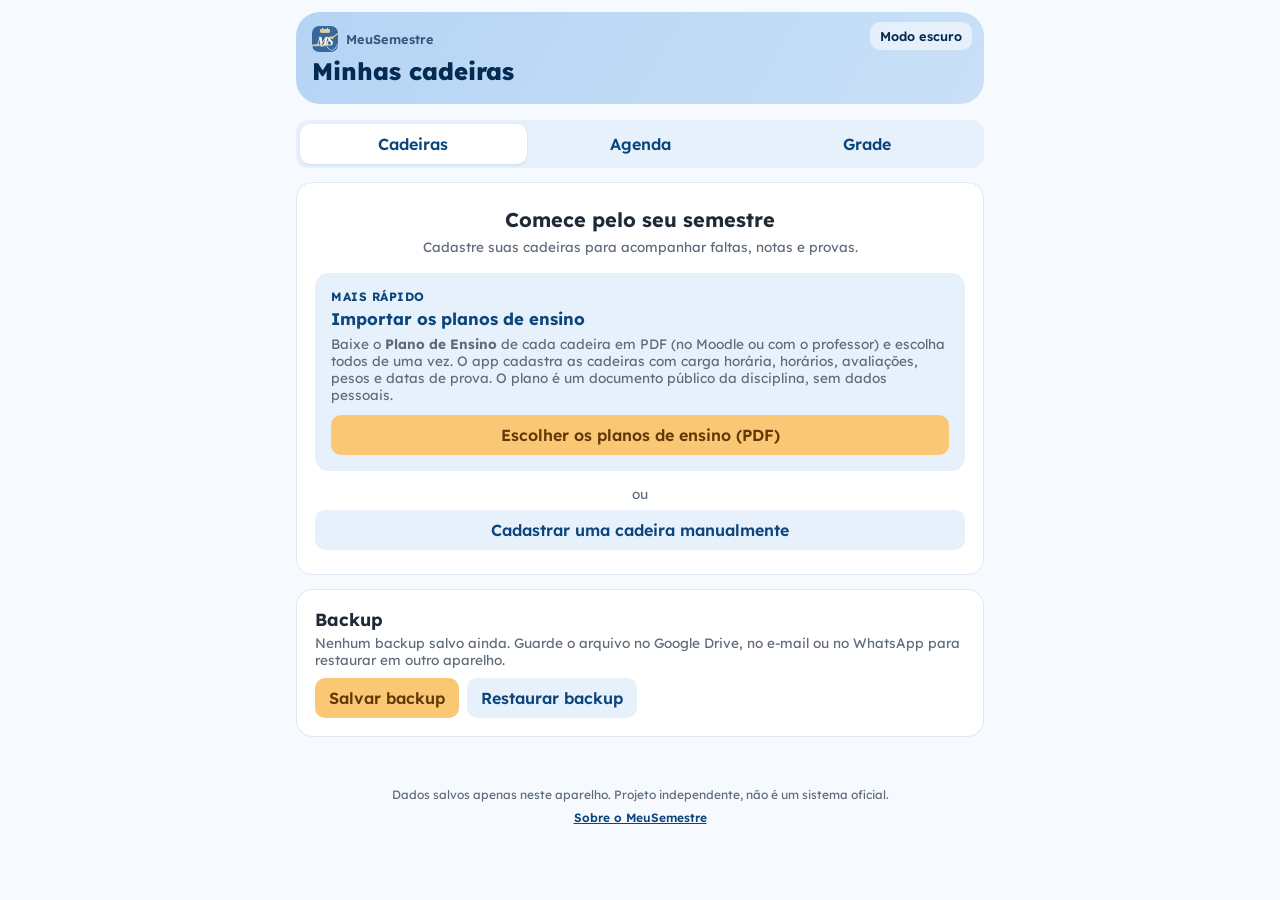
==== commit dc5c4510: "Troca a fonte do app para Lexend, hospedada no projeto A Lexend variável (pesos 100 a 900) fica em f" ====
--- a/index.html
+++ b/index.html
@@ -12,6 +12,8 @@
 <!-- Fica inline de propósito: aplica o tema escuro antes da primeira pintura, para a tela não piscar em branco. -->
 <script>try{ const t=localStorage.getItem("meusemestre-tema"); if(t==="escuro"||(t!=="claro"&&matchMedia("(prefers-color-scheme: dark)").matches)) document.documentElement.classList.add("escuro"); }catch(e){}</script>
 <title>MeuSemestre</title>
+<!-- A fonte do texto (latin) começa a baixar junto com o CSS, para a troca da fonte reserva acontecer cedo. -->
+<link rel="preload" href="fonts/lexend-latin.woff2" as="font" type="font/woff2" crossorigin>
 <link rel="stylesheet" href="css/base.css">
 <link rel="stylesheet" href="css/componentes.css">
 </head>
--- a/css/base.css
+++ b/css/base.css
@@ -1,4 +1,10 @@
 /* MeuSemestre: variáveis de cor, tema claro/escuro e tipografia base. */
+/* Lexend variável (pesos 100 a 900), hospedada no projeto: funciona offline e não chama servidores de terceiros.
+   Arquivos oficiais do Google Fonts (v26), subconjuntos latin e latin-ext; licença em fonts/OFL.txt. */
+@font-face{font-family:"Lexend";font-style:normal;font-weight:100 900;font-display:swap;src:url(../fonts/lexend-latin-ext.woff2) format("woff2");
+  unicode-range:U+0100-02BA,U+02BD-02C5,U+02C7-02CC,U+02CE-02D7,U+02DD-02FF,U+0304,U+0308,U+0329,U+1D00-1DBF,U+1E00-1E9F,U+1EF2-1EFF,U+2020,U+20A0-20AB,U+20AD-20C4,U+2113,U+2C60-2C7F,U+A720-A7FF}
+@font-face{font-family:"Lexend";font-style:normal;font-weight:100 900;font-display:swap;src:url(../fonts/lexend-latin.woff2) format("woff2");
+  unicode-range:U+0000-00FF,U+0131,U+0152-0153,U+02BB-02BC,U+02C6,U+02DA,U+02DC,U+0304,U+0308,U+0329,U+2000-206F,U+20AC,U+2122,U+2191,U+2193,U+2212,U+2215,U+FEFF,U+FFFD}
 :root{
   --primaria:#0C447C; --primaria-clara:#E6F1FB; --destaque:#0C447C;
   --topo:#B5D4F4; --topo-2:#C9E0F7; --topo-3:#D6E4F5; --topo-texto:#042C53; --barra-cor:#85B7EB;
@@ -19,4 +25,7 @@
   --campo:#0d1620; --perigo-fundo:#3d1818; --semana-fundo:#3b2a0c; --semana-texto:#FAC775; --hoje-fundo:#4a2516; --hoje-texto:#F5C4B3; --aviso-fundo:#2a2210;
 }
 *{box-sizing:border-box}
-body{margin:0;font-family:system-ui,-apple-system,"Segoe UI",Roboto,sans-serif;background:var(--fundo);color:var(--texto)}
+/* Sem zoom de dois toques (no iPhone, dois toques rápidos num botão ampliavam a página).
+   "manipulation" mantém rolagem e zoom de pinça; o viewport continua permitindo zoom, por acessibilidade. */
+html,body,a,button,input,select,label,[onclick]{touch-action:manipulation}
+body{margin:0;font-family:"Lexend",system-ui,-apple-system,"Segoe UI",Roboto,sans-serif;background:var(--fundo);color:var(--texto)}
--- a/css/componentes.css
+++ b/css/componentes.css
@@ -1,5 +1,5 @@
 /* MeuSemestre: cabeçalho, cards, abas, botões, formulários, agenda, grade e animações.
-   Carregado depois de base.css; a ordem das regras é a mesma do index.html original. */
+   Carregado depois de base.css. */
 header{position:relative;background:var(--topo);color:var(--topo-texto);border-radius:24px;width:calc(100% - 32px);max-width:688px;margin:max(12px,env(safe-area-inset-top)) auto 0}
 .barra-topo{padding:14px 16px 0;font-size:.8rem;font-weight:600;opacity:.75}
 .barra-titulo{padding:4px 16px 18px}
@@ -10,7 +10,6 @@
 .card{background:var(--card);border:1px solid var(--borda);border-radius:var(--raio);padding:18px;margin-bottom:14px}
 .nome-cad{color:var(--destaque);font-size:1.25rem;font-weight:700;margin:4px 0 8px}
 .rotulo{color:var(--suave);font-size:.8rem}
-.chip{display:inline-block;background:var(--chip);color:#fff;border-radius:6px;padding:4px 10px;font-size:.85rem;margin-top:6px}
 .media-linha{display:flex;justify-content:space-between;align-items:center;background:var(--primaria-clara);border-radius:12px;padding:10px 14px;margin:12px 0;font-size:1.1rem;font-weight:700;color:var(--primaria)}
 .nota-bloco{margin:12px 0;color:var(--suave);font-size:1.05rem}
 .nota-bloco .sub{display:flex;gap:8px;align-items:center;margin:8px 0 0 10px;color:var(--suave);font-size:.95rem}
@@ -25,11 +24,14 @@
 button.mini{padding:6px 10px;font-size:.85rem}
 .linha{display:flex;gap:8px;align-items:center;flex-wrap:wrap}
 .entre{justify-content:space-between}
-input,select{font:inherit;padding:10px;border:1px solid var(--borda);border-radius:10px;width:100%;background:var(--campo);color:var(--texto)}
+/* Mínimo de 16px: com menos, o iPhone dá zoom ao focar o campo (ex.: horários dentro de label, notas em .sub). */
+input,select{font:inherit;font-size:max(1em,16px);padding:10px;border:1px solid var(--borda);border-radius:10px;width:100%;background:var(--campo);color:var(--texto)}
 input[type=date]{color-scheme:light} html.escuro input[type=date]{color-scheme:dark}
 label{font-size:.85rem;color:var(--suave);display:block;margin:10px 0 4px}
-.barra{height:10px;background:var(--primaria-clara);border-radius:99px;overflow:hidden;margin:8px 0}
-.barra>div{height:100%;border-radius:99px;transition:width .3s}
+.barra{height:10px;background:var(--primaria-clara);border-radius:99px;overflow:hidden;margin:8px 0;contain:layout paint}
+/* A largura é animada em JS (animacoes.js); aqui só a cor, que troca suave ao cruzar cada nível. */
+.barra>div{height:100%;border-radius:99px;transition:background-color .2s}
+.sem-trans .barra>div{transition:none !important}
 .status{display:inline-block;padding:4px 10px;border-radius:99px;font-size:.8rem;font-weight:700}
 .s-ok{background:var(--ok-f);color:var(--ok-t)} .s-atencao{background:var(--at-f);color:var(--at-t)} .s-exame{background:var(--ex-f);color:var(--ex-t)} .s-erro{background:var(--er-f);color:var(--er-t)} .s-neutro{background:var(--ne-f);color:var(--ne-t)}
 .destaque{background:var(--primaria-clara);border-radius:12px;padding:14px;margin-top:10px}
@@ -49,7 +51,8 @@
 .abas .ind{position:absolute;z-index:0;top:4px;bottom:4px;left:4px;border-radius:10px;background:var(--card);box-shadow:0 1px 3px rgba(12,68,124,.12);transition:transform .35s cubic-bezier(.3,1.3,.5,1)}
 .abas:not([data-ok]) button.on{background:var(--card);box-shadow:0 1px 3px rgba(12,68,124,.12)}
 @keyframes entra{from{opacity:0;transform:translateY(10px)}to{opacity:1;transform:none}}
-.entra{animation:entra .4s cubic-bezier(.2,.8,.3,1) both}
+/* backwards (e não both): depois de terminar, a animação não pode prender o transform do arraste. */
+.entra{animation:entra .26s cubic-bezier(.2,.8,.3,1) backwards}
 @keyframes onda{0%{background-position:0% 50%}50%{background-position:100% 50%}100%{background-position:0% 50%}}
 header{background:linear-gradient(120deg,var(--topo),var(--topo-2),var(--topo),var(--topo-3)) !important;background-size:300% 300% !important;animation:onda 16s ease-in-out infinite}
 .carregando{height:8px;border-radius:99px;background:var(--primaria-clara);overflow:hidden;margin-top:10px}
@@ -62,7 +65,14 @@
 .ag-data b{display:block;font-size:1.3rem;line-height:1} .ag-data span{font-size:.7rem;text-transform:uppercase}
 .ag-hoje{background:var(--hoje-fundo);color:var(--hoje-texto)} .ag-semana{background:var(--semana-fundo);color:var(--semana-texto)} .ag-passou{opacity:.55}
 .tag{font-size:.75rem;font-weight:700;color:var(--primaria);text-transform:uppercase;letter-spacing:.5px}
-.card-cad{-webkit-user-select:none;user-select:none;-webkit-touch-callout:none;transition:box-shadow .15s}
+.card-cad{-webkit-user-select:none;user-select:none;-webkit-touch-callout:none;transition:box-shadow .15s,transform .12s ease}
 .card-cad.arrastando{position:relative;z-index:5;box-shadow:0 12px 30px rgba(12,68,124,.25);transition:none;cursor:grabbing}
 .resumo{display:flex;gap:16px;margin-top:10px;font-size:.85rem}
 .resumo b{display:block;font-size:1.1rem;color:var(--texto)}
+/* Resposta ao toque: botões e cards afundam de leve. Só sem prefers-reduced-motion. */
+@media (prefers-reduced-motion: no-preference){
+  button{transition:transform .12s ease}
+  button:active{transform:scale(.96)}
+  .card-cad:active{transform:scale(.99)}
+}
+@media (prefers-reduced-motion: reduce){ .card-cad{transition:box-shadow .15s} }
